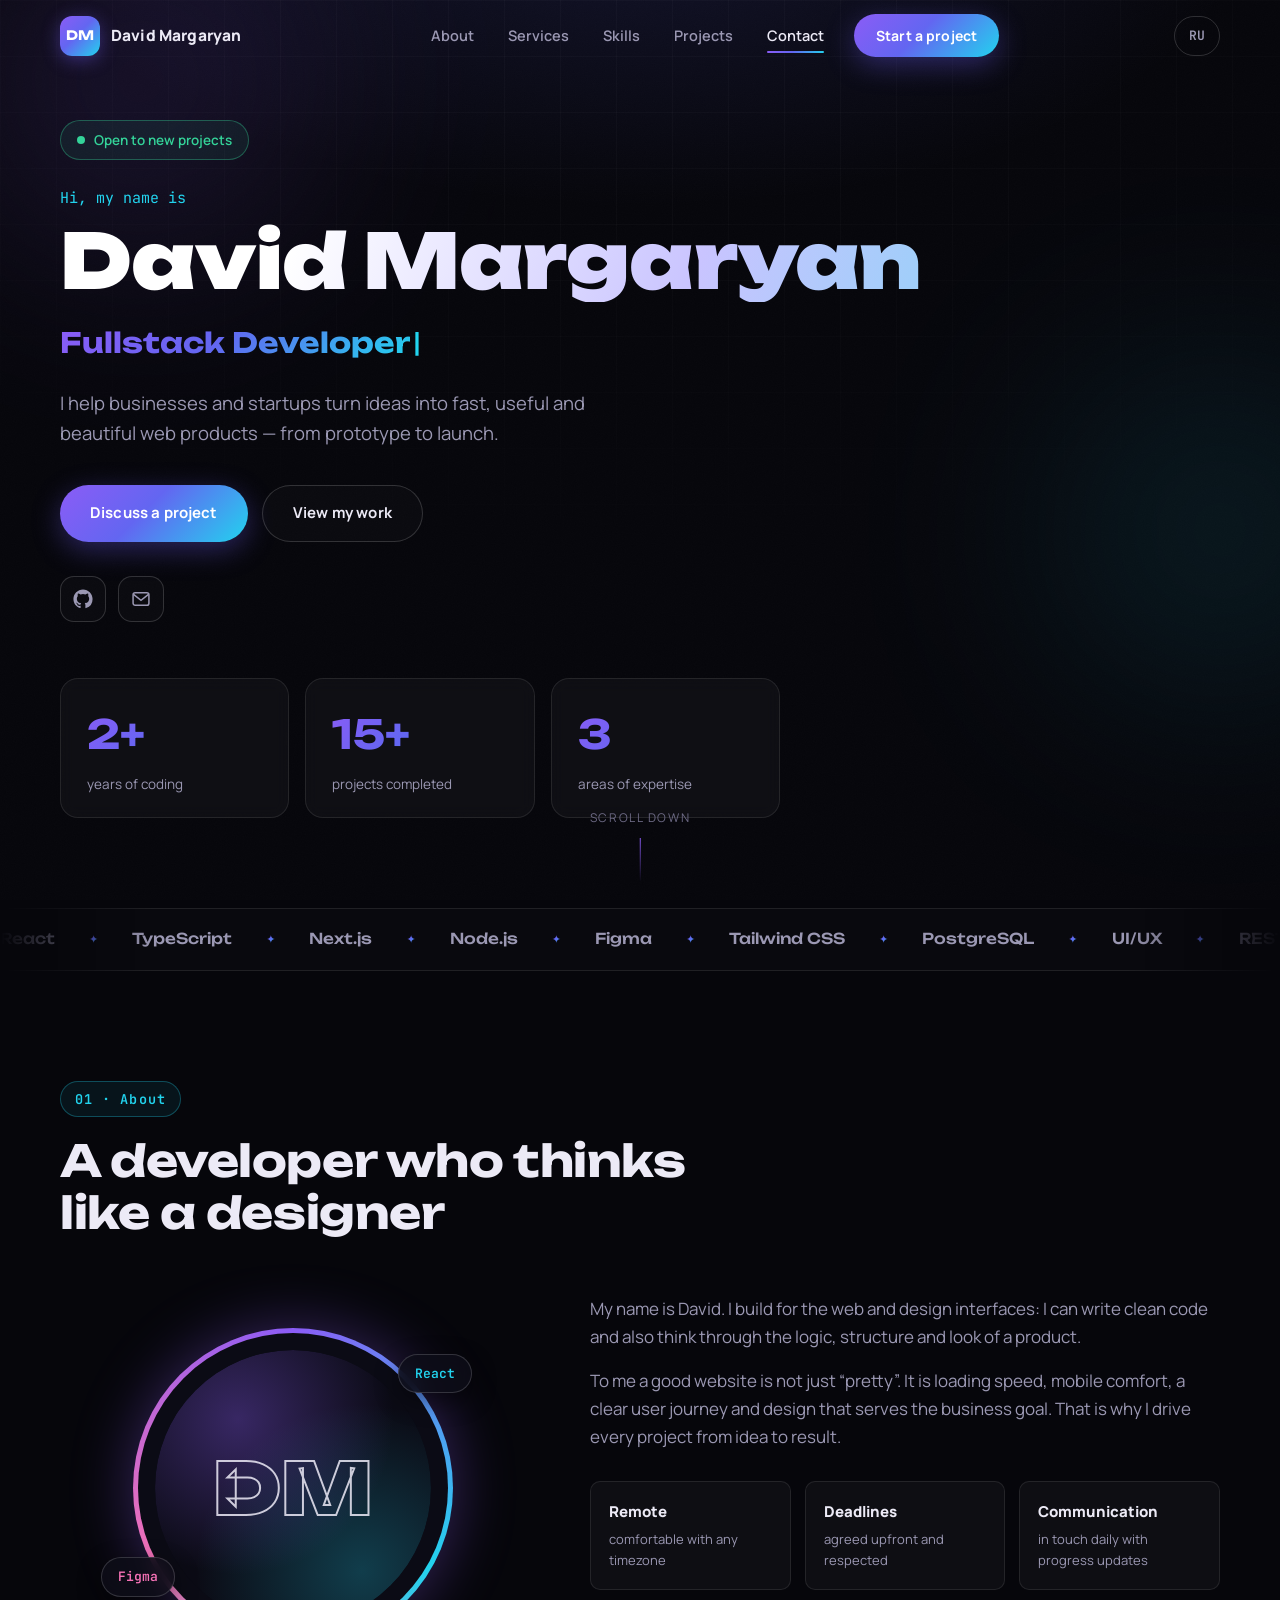
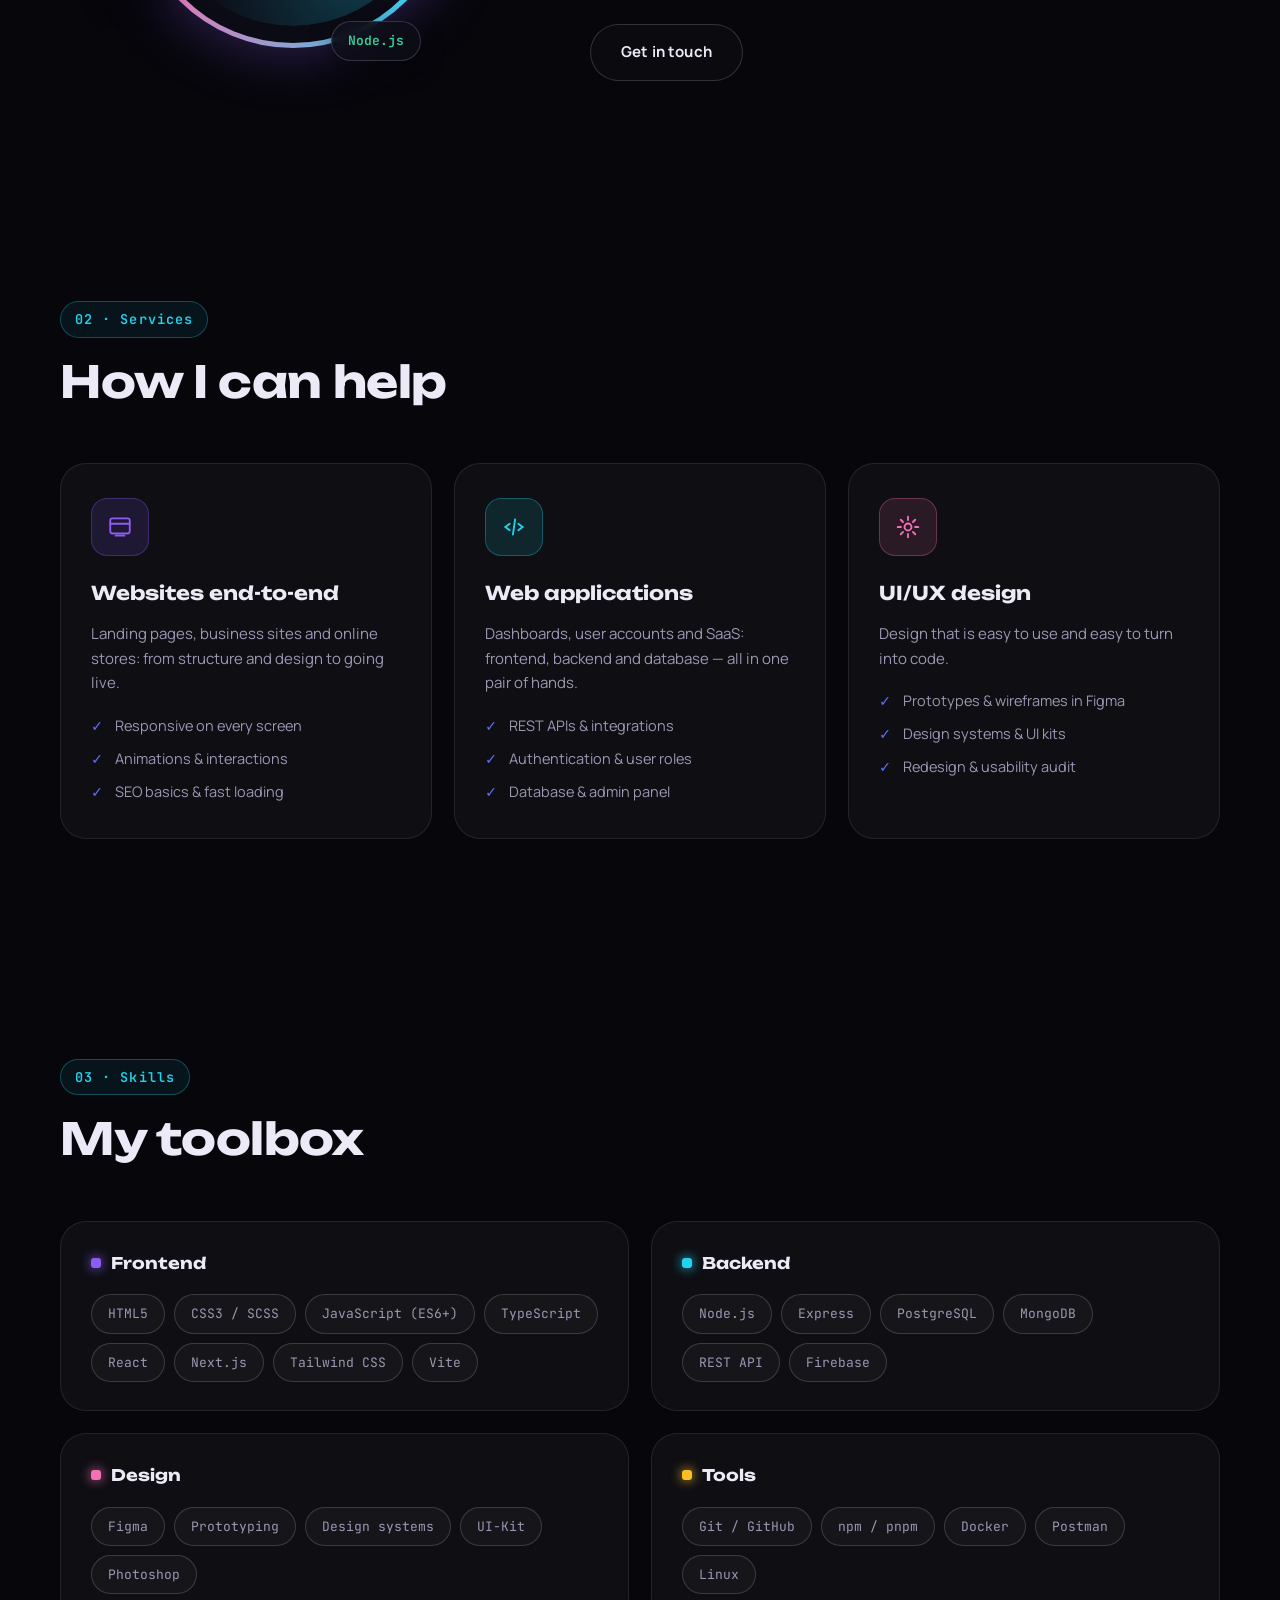
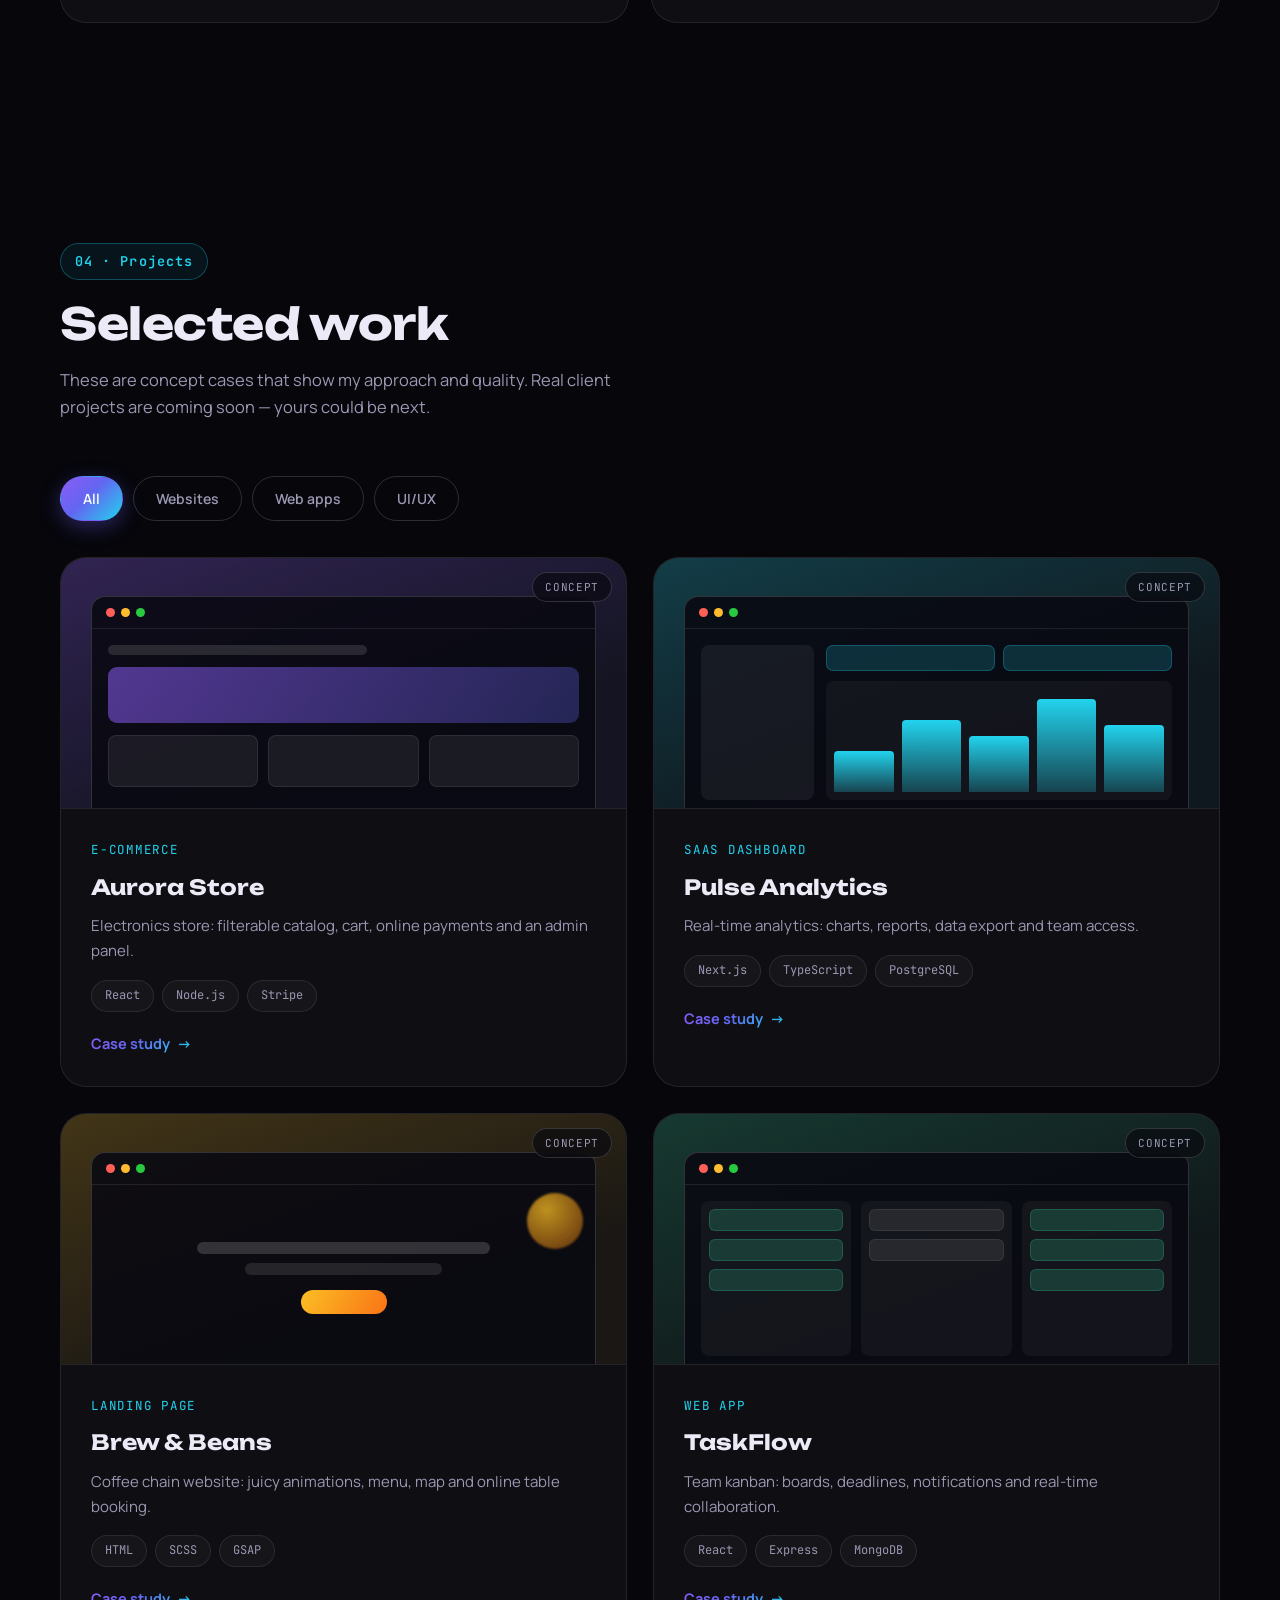
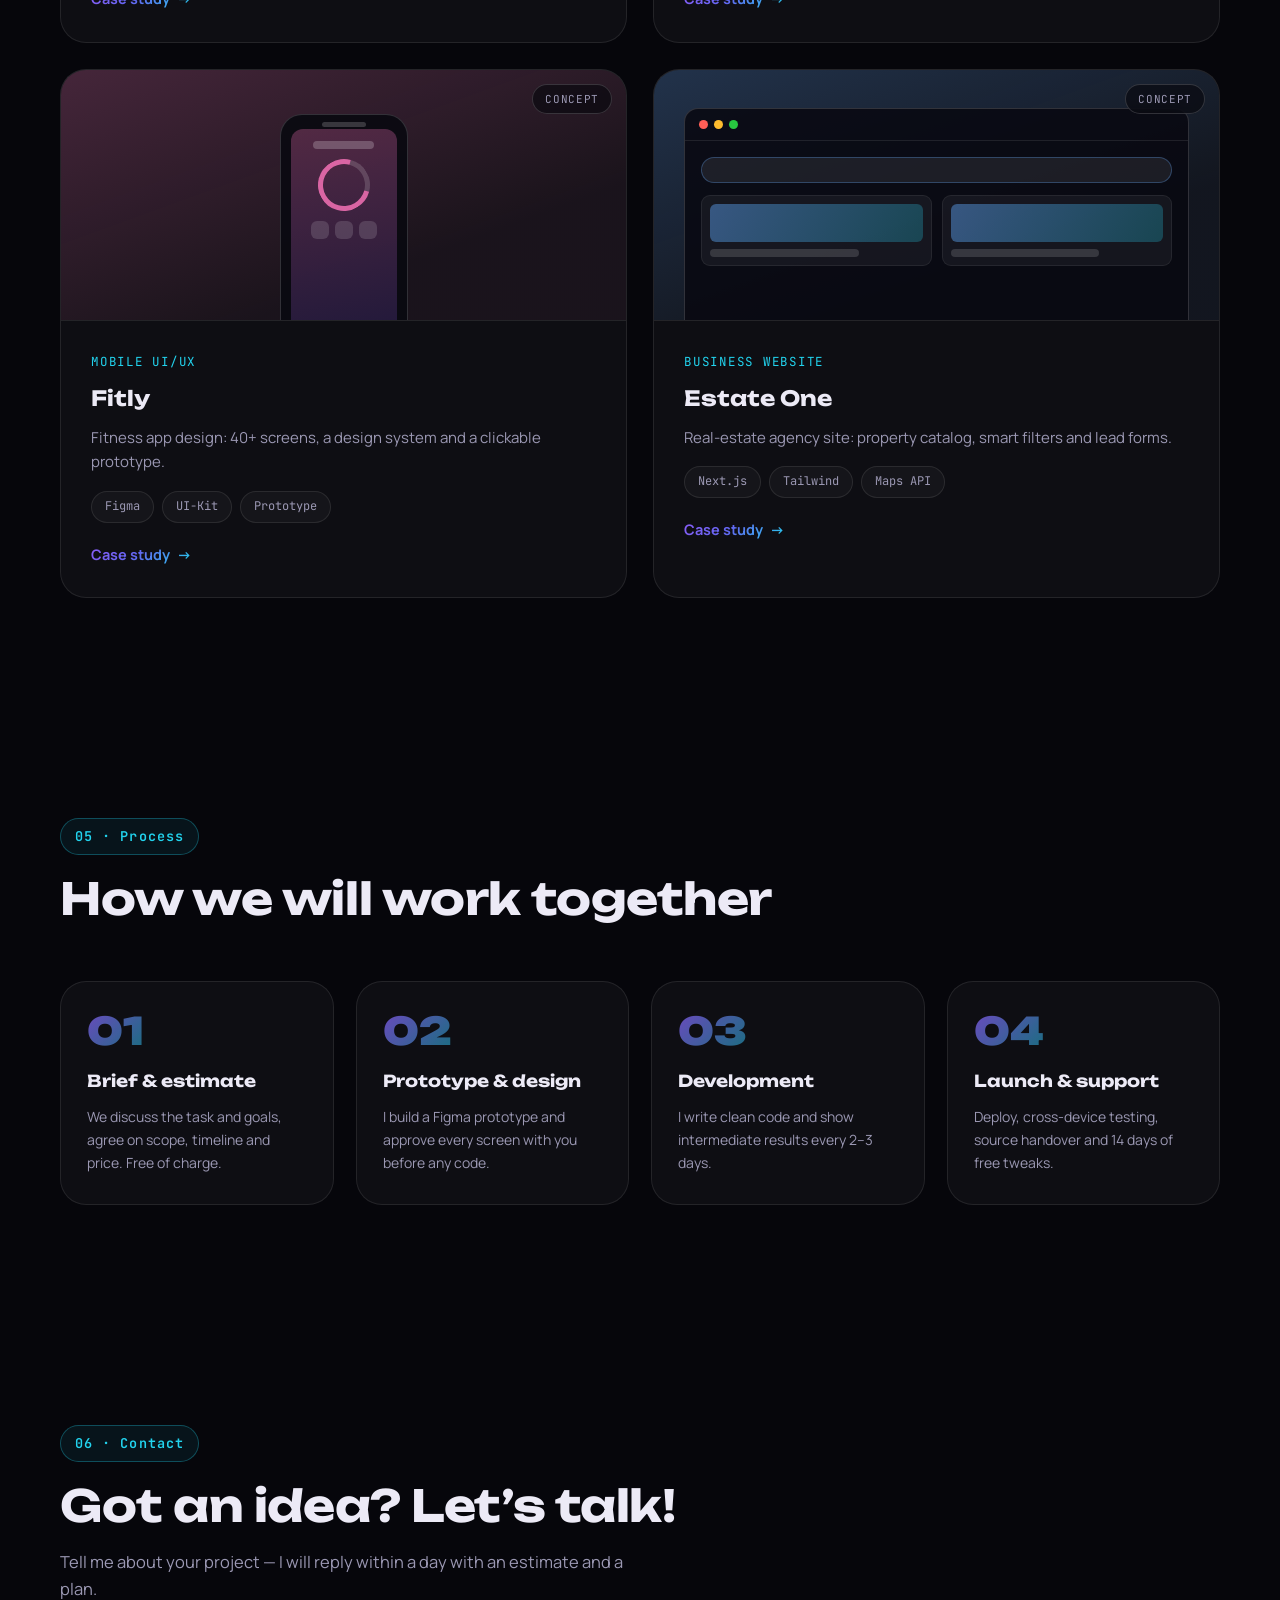
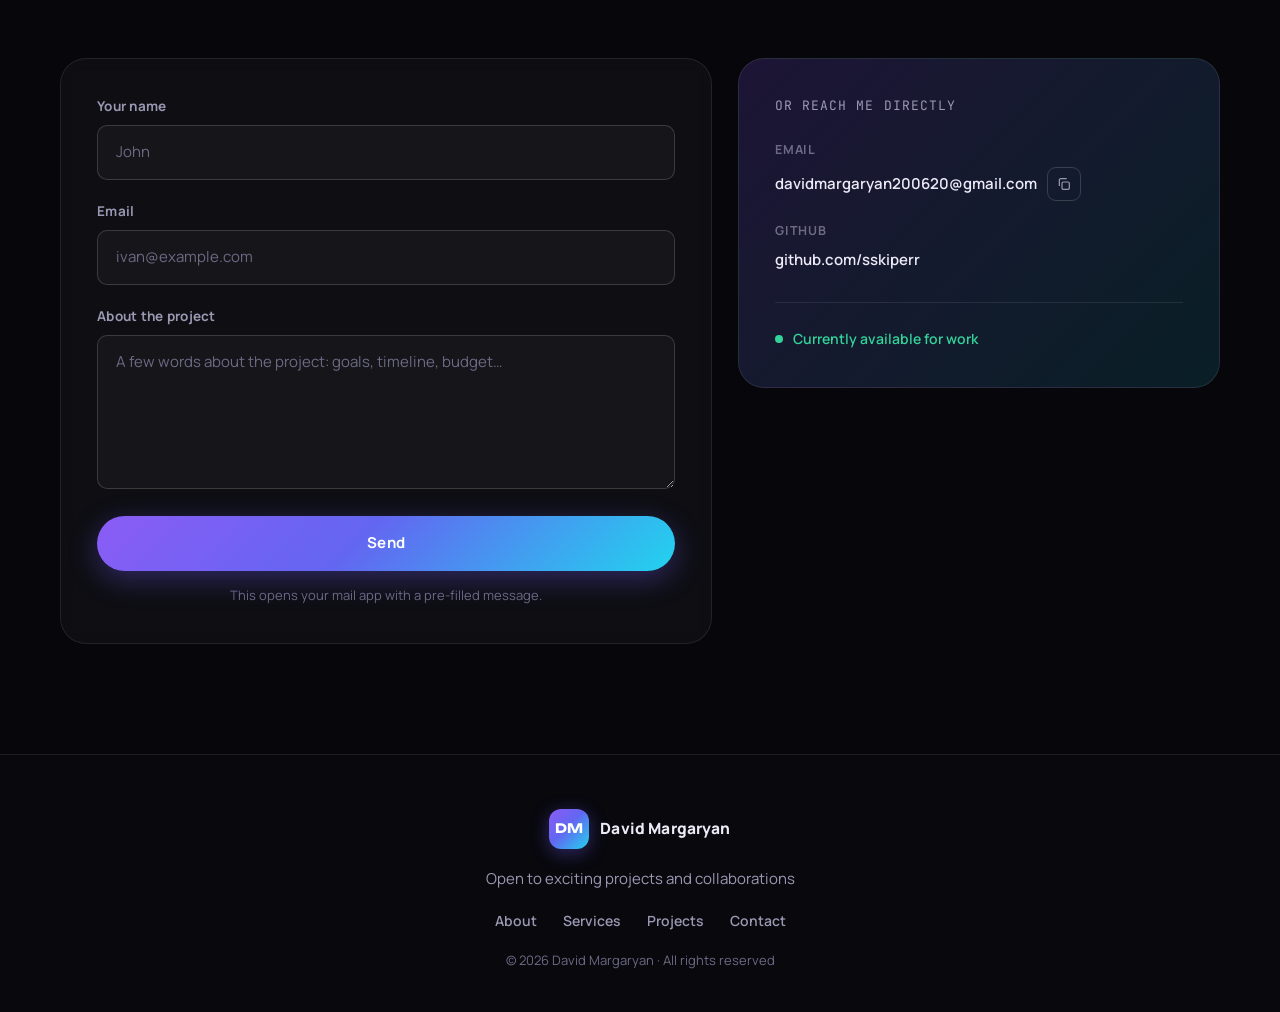
==== index.html @ bda31140 "first version of the portfolio" ====
<!DOCTYPE html>
<html lang="ru" class="no-js">
<head>
  <meta charset="UTF-8">
  <meta name="viewport" content="width=device-width, initial-scale=1.0">
  <title>Давид Маргарян — Frontend & Fullstack разработчик</title>
  <meta name="description" content="Портфолио Давида Маргаряна: разработка сайтов и веб-приложений под ключ, UI/UX-дизайн. Быстро, аккуратно, в срок.">
  <meta name="theme-color" content="#06060b">

  <!-- Open Graph -->
  <meta property="og:type" content="website">
  <meta property="og:title" content="Давид Маргарян — Frontend & Fullstack разработчик">
  <meta property="og:description" content="Сайты, веб-приложения и UI/UX-дизайн под ключ — от идеи до запуска.">

  <link rel="icon" type="image/svg+xml" href="favicon.svg">

  <!-- Fonts -->
  <link rel="preconnect" href="https://fonts.googleapis.com">
  <link rel="preconnect" href="https://fonts.gstatic.com" crossorigin>
  <link href="https://fonts.googleapis.com/css2?family=Unbounded:wght@500;700;900&family=Manrope:wght@400;500;600;700;800&family=JetBrains+Mono:wght@400;600&display=swap" rel="stylesheet">

  <link rel="stylesheet" href="css/style.css">
  <script>document.documentElement.classList.replace('no-js','js');</script>
</head>
<body id="top">

  <!-- Scroll progress -->
  <div class="progress" aria-hidden="true"><span id="progressBar"></span></div>

  <!-- Decorative background -->
  <div class="bg" aria-hidden="true">
    <div class="bg__grid"></div>
    <div class="bg__blob bg__blob--1"></div>
    <div class="bg__blob bg__blob--2"></div>
    <div class="bg__noise"></div>
  </div>

  <!-- ===================== NAV ===================== -->
  <header class="nav" id="navbar">
    <div class="container nav__inner">
      <a href="#top" class="logo" aria-label="David Margaryan — home">
        <span class="logo__mark">DM</span>
        <span class="logo__text">David&nbsp;Margaryan</span>
      </a>

      <nav class="nav__links" id="navLinks" aria-label="Основная навигация">
        <a href="#about" class="nav__link" data-i18n="nav.about">Обо мне</a>
        <a href="#services" class="nav__link" data-i18n="nav.services">Услуги</a>
        <a href="#skills" class="nav__link" data-i18n="nav.skills">Навыки</a>
        <a href="#projects" class="nav__link" data-i18n="nav.projects">Проекты</a>
        <a href="#contact" class="nav__link" data-i18n="nav.contact">Контакты</a>
        <a href="#contact" class="btn btn--primary btn--sm nav__cta" data-i18n="nav.cta">Обсудить проект</a>
      </nav>

      <div class="nav__actions">
        <button class="lang-btn" id="langBtn" type="button" aria-label="Switch language">EN</button>
        <button class="burger" id="burger" type="button" aria-label="Меню" aria-expanded="false" aria-controls="navLinks">
          <span></span><span></span><span></span>
        </button>
      </div>
    </div>
  </header>

  <main>
    <!-- ===================== HERO ===================== -->
    <section class="hero">
      <div class="container hero__inner">
        <div class="hero__content">
          <span class="hero__badge"><i class="dot"></i><span data-i18n="hero.badge">Открыт для новых проектов</span></span>
          <p class="hero__eyebrow" data-i18n="hero.eyebrow">Привет, меня зовут</p>
          <h1 class="hero__name" data-i18n="hero.name">Давид Маргарян</h1>
          <div class="hero__role" aria-live="polite">
            <span class="hero__role-typed" id="typed">Frontend-разработчик</span><span class="hero__cursor" aria-hidden="true">|</span>
          </div>
          <p class="hero__sub" data-i18n="hero.sub">Помогаю бизнесу и стартапам превращать идеи в быстрые, удобные и красивые веб-продукты — от прототипа до запуска.</p>

          <div class="hero__cta">
            <a href="#contact" class="btn btn--primary" data-i18n="hero.cta1">Обсудить проект</a>
            <a href="#projects" class="btn btn--ghost" data-i18n="hero.cta2">Смотреть работы</a>
          </div>

          <div class="hero__socials">
            <a href="https://github.com/sskiperr" target="_blank" rel="noopener" class="social" aria-label="GitHub">
              <svg viewBox="0 0 24 24" width="20" height="20" fill="currentColor"><path d="M12 .5C5.65.5.5 5.65.5 12c0 5.08 3.29 9.39 7.86 10.91.58.11.79-.25.79-.55 0-.27-.01-1.17-.02-2.12-3.2.7-3.88-1.36-3.88-1.36-.52-1.33-1.28-1.68-1.28-1.68-1.04-.71.08-.7.08-.7 1.15.08 1.76 1.19 1.76 1.19 1.03 1.75 2.69 1.25 3.34.95.1-.74.4-1.25.72-1.54-2.55-.29-5.24-1.28-5.24-5.68 0-1.26.45-2.28 1.19-3.09-.12-.29-.52-1.46.11-3.05 0 0 .97-.31 3.18 1.18a11 11 0 0 1 5.78 0c2.21-1.49 3.18-1.18 3.18-1.18.63 1.59.23 2.76.11 3.05.74.81 1.19 1.83 1.19 3.09 0 4.41-2.69 5.38-5.26 5.66.41.36.78 1.06.78 2.14 0 1.54-.01 2.78-.01 3.16 0 .31.21.67.8.55A11.51 11.51 0 0 0 23.5 12C23.5 5.65 18.35.5 12 .5z"/></svg>
            </a>
            <a href="mailto:davidmargaryan200620@gmail.com" class="social" aria-label="Email">
              <svg viewBox="0 0 24 24" width="20" height="20" fill="none" stroke="currentColor" stroke-width="1.8"><rect x="2.5" y="4.5" width="19" height="15" rx="2.5"/><path d="m3 6.5 9 7 9-7"/></svg>
            </a>
            <!-- Telegram: раскомментируй и впиши свой ник
            <a href="https://t.me/your_username" target="_blank" rel="noopener" class="social" aria-label="Telegram">
              <svg viewBox="0 0 24 24" width="20" height="20" fill="currentColor"><path d="M21.9 4.1c.3-1.2-.6-1.9-1.7-1.5L2.7 9.3c-1.2.5-1.2 1.6-.2 1.9l4.5 1.4 10.4-6.6c.5-.3 1-.1.6.2l-8.4 7.6-.3 4.6c.5 0 .7-.2 1-.5l2.3-2.2 4.7 3.5c.9.5 1.5.2 1.7-.8l3-14.3z"/></svg>
            </a>
            -->
          </div>
        </div>

        <div class="hero__stats" data-stagger>
          <div class="stat reveal">
            <span class="stat__num" data-count="2" data-suffix="+">0+</span>
            <span class="stat__label" data-i18n="hero.stat1">года в разработке</span>
          </div>
          <div class="stat reveal">
            <span class="stat__num" data-count="15" data-suffix="+">0+</span>
            <span class="stat__label" data-i18n="hero.stat2">реализованных проектов</span>
          </div>
          <div class="stat reveal">
            <span class="stat__num" data-count="3" data-suffix="">0</span>
            <span class="stat__label" data-i18n="hero.stat3">направления работы</span>
          </div>
        </div>
      </div>

      <a href="#about" class="hero__scroll" aria-label="Scroll down">
        <span class="hero__scroll-text" data-i18n="hero.scroll">Листай вниз</span>
        <span class="hero__scroll-line"></span>
      </a>
    </section>

    <!-- ===================== MARQUEE ===================== -->
    <div class="marquee" aria-hidden="true">
      <div class="marquee__track">
        <span>React</span><i>✦</i><span>TypeScript</span><i>✦</i><span>Next.js</span><i>✦</i><span>Node.js</span><i>✦</i><span>Figma</span><i>✦</i><span>Tailwind CSS</span><i>✦</i><span>PostgreSQL</span><i>✦</i><span>UI/UX</span><i>✦</i><span>REST API</span><i>✦</i><span>Git</span><i>✦</i>
        <span>React</span><i>✦</i><span>TypeScript</span><i>✦</i><span>Next.js</span><i>✦</i><span>Node.js</span><i>✦</i><span>Figma</span><i>✦</i><span>Tailwind CSS</span><i>✦</i><span>PostgreSQL</span><i>✦</i><span>UI/UX</span><i>✦</i><span>REST API</span><i>✦</i><span>Git</span><i>✦</i>
      </div>
    </div>

    <!-- ===================== ABOUT ===================== -->
    <section class="section" id="about">
      <div class="container">
        <div class="sec-head reveal">
          <span class="sec-label" data-i18n="about.label">01 · Обо мне</span>
          <h2 class="sec-title" data-i18n="about.title">Разработчик, который думает как дизайнер</h2>
        </div>

        <div class="about">
          <div class="about__visual reveal">
            <div class="avatar">
              <div class="avatar__ring"></div>
              <div class="avatar__core">DM</div>
              <span class="avatar__chip avatar__chip--1">React</span>
              <span class="avatar__chip avatar__chip--2">Figma</span>
              <span class="avatar__chip avatar__chip--3">Node.js</span>
            </div>
          </div>

          <div class="about__text">
            <p class="reveal" data-i18n="about.p1">Меня зовут Давид. Я занимаюсь веб-разработкой и дизайном интерфейсов: умею не только написать чистый код, но и продумать логику, структуру и внешний вид продукта.</p>
            <p class="reveal" data-i18n="about.p2">Для меня хороший сайт — это не просто «красиво». Это скорость загрузки, удобство на телефоне, понятный путь пользователя и дизайн, который работает на цель бизнеса. Поэтому каждый проект я веду от идеи до результата.</p>

            <div class="about__facts" data-stagger>
              <div class="fact reveal">
                <span class="fact__title" data-i18n="about.f1t">Удалённо</span>
                <span class="fact__desc" data-i18n="about.f1d">работаю с любым часовым поясом</span>
              </div>
              <div class="fact reveal">
                <span class="fact__title" data-i18n="about.f2t">Сроки</span>
                <span class="fact__desc" data-i18n="about.f2d">фиксирую заранее и соблюдаю</span>
              </div>
              <div class="fact reveal">
                <span class="fact__title" data-i18n="about.f3t">Связь</span>
                <span class="fact__desc" data-i18n="about.f3d">на связи каждый день, отчёты о прогрессе</span>
              </div>
            </div>

            <a href="#contact" class="btn btn--ghost reveal" data-i18n="about.cta">Написать мне</a>
          </div>
        </div>
      </div>
    </section>

    <!-- ===================== SERVICES ===================== -->
    <section class="section" id="services">
      <div class="container">
        <div class="sec-head reveal">
          <span class="sec-label" data-i18n="services.label">02 · Услуги</span>
          <h2 class="sec-title" data-i18n="services.title">Чем я могу быть полезен</h2>
        </div>

        <div class="services" data-stagger>
          <article class="service reveal">
            <div class="service__icon service__icon--vio">
              <svg viewBox="0 0 24 24" width="26" height="26" fill="none" stroke="currentColor" stroke-width="1.7" stroke-linecap="round"><rect x="3" y="4" width="18" height="14" rx="2"/><path d="M3 9h18M8 20h8"/></svg>
            </div>
            <h3 class="service__title" data-i18n="svc1.title">Сайты под ключ</h3>
            <p class="service__desc" data-i18n="svc1.desc">Лендинги, корпоративные сайты и магазины: от структуры и дизайна до публикации в интернете.</p>
            <ul class="service__list">
              <li data-i18n="svc1.li1">Адаптивная вёрстка под все экраны</li>
              <li data-i18n="svc1.li2">Анимации и интерактив</li>
              <li data-i18n="svc1.li3">SEO-база и быстрая загрузка</li>
            </ul>
          </article>

          <article class="service reveal">
            <div class="service__icon service__icon--cyan">
              <svg viewBox="0 0 24 24" width="26" height="26" fill="none" stroke="currentColor" stroke-width="1.7" stroke-linecap="round"><path d="m8 9-4 3 4 3M16 9l4 3-4 3M13 5l-2 14"/></svg>
            </div>
            <h3 class="service__title" data-i18n="svc2.title">Веб-приложения</h3>
            <p class="service__desc" data-i18n="svc2.desc">Личные кабинеты, дашборды и SaaS-сервисы: фронтенд, бэкенд и база данных в одних руках.</p>
            <ul class="service__list">
              <li data-i18n="svc2.li1">REST API и интеграции</li>
              <li data-i18n="svc2.li2">Авторизация и роли пользователей</li>
              <li data-i18n="svc2.li3">База данных и админ-панель</li>
            </ul>
          </article>

          <article class="service reveal">
            <div class="service__icon service__icon--pink">
              <svg viewBox="0 0 24 24" width="26" height="26" fill="none" stroke="currentColor" stroke-width="1.7" stroke-linecap="round"><circle cx="12" cy="12" r="3.2"/><path d="M12 2.5v3M12 18.5v3M2.5 12h3M18.5 12h3M5.3 5.3l2.1 2.1M16.6 16.6l2.1 2.1M18.7 5.3l-2.1 2.1M7.4 16.6l-2.1 2.1"/></svg>
            </div>
            <h3 class="service__title" data-i18n="svc3.title">UI/UX-дизайн</h3>
            <p class="service__desc" data-i18n="svc3.desc">Дизайн, которым удобно пользоваться и который легко превратить в код.</p>
            <ul class="service__list">
              <li data-i18n="svc3.li1">Прототипы и вайрфреймы в Figma</li>
              <li data-i18n="svc3.li2">Дизайн-системы и UI-киты</li>
              <li data-i18n="svc3.li3">Редизайн и аудит юзабилити</li>
            </ul>
          </article>
        </div>
      </div>
    </section>

    <!-- ===================== SKILLS ===================== -->
    <section class="section" id="skills">
      <div class="container">
        <div class="sec-head reveal">
          <span class="sec-label" data-i18n="skills.label">03 · Навыки</span>
          <h2 class="sec-title" data-i18n="skills.title">Мой стек</h2>
        </div>

        <div class="skills" data-stagger>
          <div class="skill-group reveal">
            <h3 class="skill-group__title"><span class="skill-group__dot skill-group__dot--vio"></span>Frontend</h3>
            <ul class="chips">
              <li>HTML5</li><li>CSS3 / SCSS</li><li>JavaScript (ES6+)</li><li>TypeScript</li><li>React</li><li>Next.js</li><li>Tailwind CSS</li><li>Vite</li>
            </ul>
          </div>
          <div class="skill-group reveal">
            <h3 class="skill-group__title"><span class="skill-group__dot skill-group__dot--cyan"></span>Backend</h3>
            <ul class="chips">
              <li>Node.js</li><li>Express</li><li>PostgreSQL</li><li>MongoDB</li><li>REST API</li><li>Firebase</li>
            </ul>
          </div>
          <div class="skill-group reveal">
            <h3 class="skill-group__title"><span class="skill-group__dot skill-group__dot--pink"></span><span data-i18n="skills.design">Дизайн</span></h3>
            <ul class="chips">
              <li>Figma</li><li data-i18n="skills.proto">Прототипирование</li><li data-i18n="skills.ds">Дизайн-системы</li><li>UI-Kit</li><li>Photoshop</li>
            </ul>
          </div>
          <div class="skill-group reveal">
            <h3 class="skill-group__title"><span class="skill-group__dot skill-group__dot--amber"></span><span data-i18n="skills.tools">Инструменты</span></h3>
            <ul class="chips">
              <li>Git / GitHub</li><li>npm / pnpm</li><li>Docker</li><li>Postman</li><li>Linux</li>
            </ul>
          </div>
        </div>
      </div>
    </section>

    <!-- ===================== PROJECTS ===================== -->
    <section class="section" id="projects">
      <div class="container">
        <div class="sec-head reveal">
          <span class="sec-label" data-i18n="projects.label">04 · Проекты</span>
          <h2 class="sec-title" data-i18n="projects.title">Избранные работы</h2>
          <p class="sec-note" data-i18n="projects.note">Это демо-кейсы: концепты, которые показывают мой подход и качество. Скоро здесь появятся боевые проекты — возможно, ваш.</p>
        </div>

        <div class="filters reveal" role="group" aria-label="Фильтр проектов">
          <button class="filter-btn is-active" type="button" data-filter="all" data-i18n="filters.all">Все</button>
          <button class="filter-btn" type="button" data-filter="site" data-i18n="filters.site">Сайты</button>
          <button class="filter-btn" type="button" data-filter="app" data-i18n="filters.app">Приложения</button>
          <button class="filter-btn" type="button" data-filter="design" data-i18n="filters.design">UI/UX</button>
        </div>

        <div class="projects" id="projectsGrid" data-stagger>

          <!-- 1. Aurora Store -->
          <article class="project reveal" data-cat="app">
            <div class="project__preview project__preview--vio">
              <span class="project__concept" data-i18n="projects.concept">Концепт</span>
              <div class="mock">
                <div class="mock__bar"><i></i><i></i><i></i></div>
                <div class="mock__body mock__body--store">
                  <div class="ms-nav"></div>
                  <div class="ms-hero"></div>
                  <div class="ms-row"><div class="ms-card"></div><div class="ms-card"></div><div class="ms-card"></div></div>
                </div>
              </div>
            </div>
            <div class="project__info">
              <span class="project__kind" data-i18n="p1.kind">Интернет-магазин</span>
              <h3 class="project__title">Aurora Store</h3>
              <p class="project__desc" data-i18n="p1.desc">Магазин электроники: каталог с фильтрами, корзина, онлайн-оплата и админ-панель.</p>
              <div class="project__tags"><span>React</span><span>Node.js</span><span>Stripe</span></div>
              <a class="project__link" href="https://github.com/sskiperr" target="_blank" rel="noopener"><span data-i18n="projects.more">Подробнее</span> <span aria-hidden="true">→</span></a>
            </div>
          </article>

          <!-- 2. Pulse -->
          <article class="project reveal" data-cat="app">
            <div class="project__preview project__preview--cyan">
              <span class="project__concept" data-i18n="projects.concept">Концепт</span>
              <div class="mock">
                <div class="mock__bar"><i></i><i></i><i></i></div>
                <div class="mock__body mock__body--dash">
                  <div class="md-side"></div>
                  <div class="md-main">
                    <div class="md-chips"><i></i><i></i></div>
                    <div class="md-chart"><b style="--h:40%"></b><b style="--h:70%"></b><b style="--h:55%"></b><b style="--h:90%"></b><b style="--h:65%"></b></div>
                  </div>
                </div>
              </div>
            </div>
            <div class="project__info">
              <span class="project__kind" data-i18n="p2.kind">SaaS-дашборд</span>
              <h3 class="project__title">Pulse Analytics</h3>
              <p class="project__desc" data-i18n="p2.desc">Аналитика в реальном времени: графики, отчёты, экспорт данных и командный доступ.</p>
              <div class="project__tags"><span>Next.js</span><span>TypeScript</span><span>PostgreSQL</span></div>
              <a class="project__link" href="https://github.com/sskiperr" target="_blank" rel="noopener"><span data-i18n="projects.more">Подробнее</span> <span aria-hidden="true">→</span></a>
            </div>
          </article>

          <!-- 3. Brew & Beans -->
          <article class="project reveal" data-cat="site">
            <div class="project__preview project__preview--amber">
              <span class="project__concept" data-i18n="projects.concept">Концепт</span>
              <div class="mock">
                <div class="mock__bar"><i></i><i></i><i></i></div>
                <div class="mock__body mock__body--landing">
                  <div class="ml-circle"></div>
                  <div class="ml-line ml-line--1"></div>
                  <div class="ml-line ml-line--2"></div>
                  <div class="ml-btn"></div>
                </div>
              </div>
            </div>
            <div class="project__info">
              <span class="project__kind" data-i18n="p3.kind">Лендинг</span>
              <h3 class="project__title">Brew &amp; Beans</h3>
              <p class="project__desc" data-i18n="p3.desc">Сайт сети кофеен: сочные анимации, меню, карта и онлайн-бронирование столиков.</p>
              <div class="project__tags"><span>HTML</span><span>SCSS</span><span>GSAP</span></div>
              <a class="project__link" href="https://github.com/sskiperr" target="_blank" rel="noopener"><span data-i18n="projects.more">Подробнее</span> <span aria-hidden="true">→</span></a>
            </div>
          </article>

          <!-- 4. TaskFlow -->
          <article class="project reveal" data-cat="app">
            <div class="project__preview project__preview--green">
              <span class="project__concept" data-i18n="projects.concept">Концепт</span>
              <div class="mock">
                <div class="mock__bar"><i></i><i></i><i></i></div>
                <div class="mock__body mock__body--kanban">
                  <div class="mk-col"><i></i><i></i><i></i></div>
                  <div class="mk-col"><i></i><i></i></div>
                  <div class="mk-col"><i></i><i></i><i></i></div>
                </div>
              </div>
            </div>
            <div class="project__info">
              <span class="project__kind" data-i18n="p4.kind">Веб-приложение</span>
              <h3 class="project__title">TaskFlow</h3>
              <p class="project__desc" data-i18n="p4.desc">Канбан для команд: доски, дедлайны, уведомления и совместная работа в реальном времени.</p>
              <div class="project__tags"><span>React</span><span>Express</span><span>MongoDB</span></div>
              <a class="project__link" href="https://github.com/sskiperr" target="_blank" rel="noopener"><span data-i18n="projects.more">Подробнее</span> <span aria-hidden="true">→</span></a>
            </div>
          </article>

          <!-- 5. Fitly -->
          <article class="project reveal" data-cat="design">
            <div class="project__preview project__preview--pink">
              <span class="project__concept" data-i18n="projects.concept">Концепт</span>
              <div class="mock mock--phone">
                <div class="mp-phone">
                  <div class="mp-notch"></div>
                  <div class="mp-screen">
                    <div class="mp-line"></div>
                    <div class="mp-ring"></div>
                    <div class="mp-dots"><i></i><i></i><i></i></div>
                  </div>
                </div>
              </div>
            </div>
            <div class="project__info">
              <span class="project__kind" data-i18n="p5.kind">Мобильный UI/UX</span>
              <h3 class="project__title">Fitly</h3>
              <p class="project__desc" data-i18n="p5.desc">Дизайн фитнес-приложения: 40+ экранов, дизайн-система и кликабельный прототип.</p>
              <div class="project__tags"><span>Figma</span><span>UI-Kit</span><span>Prototype</span></div>
              <a class="project__link" href="https://github.com/sskiperr" target="_blank" rel="noopener"><span data-i18n="projects.more">Подробнее</span> <span aria-hidden="true">→</span></a>
            </div>
          </article>

          <!-- 6. Estate One -->
          <article class="project reveal" data-cat="site">
            <div class="project__preview project__preview--blue">
              <span class="project__concept" data-i18n="projects.concept">Концепт</span>
              <div class="mock">
                <div class="mock__bar"><i></i><i></i><i></i></div>
                <div class="mock__body mock__body--estate">
                  <div class="me-search"></div>
                  <div class="me-row"><div class="me-card"><i></i><b></b></div><div class="me-card"><i></i><b></b></div></div>
                </div>
              </div>
            </div>
            <div class="project__info">
              <span class="project__kind" data-i18n="p6.kind">Корпоративный сайт</span>
              <h3 class="project__title">Estate One</h3>
              <p class="project__desc" data-i18n="p6.desc">Сайт агентства недвижимости: каталог объектов, умные фильтры и формы заявок.</p>
              <div class="project__tags"><span>Next.js</span><span>Tailwind</span><span>Maps API</span></div>
              <a class="project__link" href="https://github.com/sskiperr" target="_blank" rel="noopener"><span data-i18n="projects.more">Подробнее</span> <span aria-hidden="true">→</span></a>
            </div>
          </article>

        </div>
      </div>
    </section>

    <!-- ===================== PROCESS ===================== -->
    <section class="section" id="process">
      <div class="container">
        <div class="sec-head reveal">
          <span class="sec-label" data-i18n="process.label">05 · Процесс</span>
          <h2 class="sec-title" data-i18n="process.title">Как мы будем работать</h2>
        </div>

        <ol class="steps" data-stagger>
          <li class="step reveal">
            <span class="step__num">01</span>
            <h3 class="step__title" data-i18n="st1.t">Бриф и оценка</h3>
            <p class="step__desc" data-i18n="st1.d">Обсуждаем задачу и цели, фиксируем объём, сроки и стоимость. Бесплатно.</p>
          </li>
          <li class="step reveal">
            <span class="step__num">02</span>
            <h3 class="step__title" data-i18n="st2.t">Прототип и дизайн</h3>
            <p class="step__desc" data-i18n="st2.d">Собираю прототип в Figma и согласовываю с вами каждый экран до старта кода.</p>
          </li>
          <li class="step reveal">
            <span class="step__num">03</span>
            <h3 class="step__title" data-i18n="st3.t">Разработка</h3>
            <p class="step__desc" data-i18n="st3.d">Пишу чистый код и показываю промежуточный результат каждые 2–3 дня.</p>
          </li>
          <li class="step reveal">
            <span class="step__num">04</span>
            <h3 class="step__title" data-i18n="st4.t">Запуск и поддержка</h3>
            <p class="step__desc" data-i18n="st4.d">Деплой, тесты на всех устройствах, передача исходников и 14 дней правок бесплатно.</p>
          </li>
        </ol>
      </div>
    </section>

    <!-- ===================== CONTACT ===================== -->
    <section class="section" id="contact">
      <div class="container">
        <div class="sec-head reveal">
          <span class="sec-label" data-i18n="contact.label">06 · Контакты</span>
          <h2 class="sec-title" data-i18n="contact.title">Есть идея? Обсудим!</h2>
          <p class="sec-note" data-i18n="contact.sub">Расскажите о проекте — отвечу в течение дня, помогу с оценкой и предложу решение.</p>
        </div>

        <div class="contact">
          <form class="contact__form reveal" id="contactForm" novalidate>
            <div class="field">
              <label for="cName" data-i18n="form.name">Ваше имя</label>
              <input type="text" id="cName" name="name" autocomplete="name" data-i18n-ph="form.namePh" placeholder="Иван">
            </div>
            <div class="field">
              <label for="cEmail">Email</label>
              <input type="email" id="cEmail" name="email" autocomplete="email" placeholder="ivan@example.com">
            </div>
            <div class="field">
              <label for="cMsg" data-i18n="form.msg">О проекте</label>
              <textarea id="cMsg" name="message" rows="5" data-i18n-ph="form.msgPh" placeholder="Коротко о проекте: что нужно, сроки, бюджет…"></textarea>
            </div>
            <button type="submit" class="btn btn--primary btn--full" data-i18n="form.send">Отправить</button>
            <p class="contact__hint" data-i18n="form.hint">Кнопка откроет ваш почтовый клиент с готовым письмом.</p>
          </form>

          <aside class="contact__direct reveal">
            <p class="contact__or" data-i18n="contact.or">или напишите напрямую</p>

            <div class="contact__item">
              <span class="contact__item-label">Email</span>
              <div class="contact__item-row">
                <a href="mailto:davidmargaryan200620@gmail.com" class="contact__item-value">davidmargaryan200620@gmail.com</a>
                <button class="copy-btn" id="copyEmail" type="button" data-i18n-aria="contact.copy" aria-label="Скопировать email">
                  <svg viewBox="0 0 24 24" width="16" height="16" fill="none" stroke="currentColor" stroke-width="1.8"><rect x="9" y="9" width="11" height="11" rx="2"/><path d="M5 15V6a2 2 0 0 1 2-2h9"/></svg>
                </button>
              </div>
            </div>

            <div class="contact__item">
              <span class="contact__item-label">GitHub</span>
              <div class="contact__item-row">
                <a href="https://github.com/sskiperr" target="_blank" rel="noopener" class="contact__item-value">github.com/sskiperr</a>
              </div>
            </div>

            <!-- Telegram: раскомментируй и впиши свой ник
            <div class="contact__item">
              <span class="contact__item-label">Telegram</span>
              <div class="contact__item-row">
                <a href="https://t.me/your_username" target="_blank" rel="noopener" class="contact__item-value">@your_username</a>
              </div>
            </div>
            -->

            <div class="contact__avail">
              <i class="dot"></i>
              <span data-i18n="contact.avail">Сейчас открыт для заказов</span>
            </div>
          </aside>
        </div>
      </div>
    </section>
  </main>

  <!-- ===================== FOOTER ===================== -->
  <footer class="footer">
    <div class="container footer__inner">
      <a href="#top" class="logo" aria-label="Наверх">
        <span class="logo__mark">DM</span>
        <span class="logo__text">David&nbsp;Margaryan</span>
      </a>
      <p class="footer__tagline" data-i18n="footer.tagline">Открыт к интересным проектам и сотрудничеству</p>
      <nav class="footer__nav" aria-label="Футер">
        <a href="#about" data-i18n="nav.about">Обо мне</a>
        <a href="#services" data-i18n="nav.services">Услуги</a>
        <a href="#projects" data-i18n="nav.projects">Проекты</a>
        <a href="#contact" data-i18n="nav.contact">Контакты</a>
      </nav>
      <p class="footer__copy">© <span id="year">2026</span> David Margaryan · <span data-i18n="footer.rights">Все права защищены</span></p>
    </div>
  </footer>

  <!-- To top -->
  <button class="to-top" id="toTop" type="button" data-i18n-aria="footer.top" aria-label="Наверх">
    <svg viewBox="0 0 24 24" width="20" height="20" fill="none" stroke="currentColor" stroke-width="2" stroke-linecap="round"><path d="M12 19V5m-6 6 6-6 6 6"/></svg>
  </button>

  <!-- Toast -->
  <div class="toast" id="toast" role="status" aria-live="polite"></div>

  <script src="js/main.js"></script>
</body>
</html>
---- css/style.css ----
/* ============================================================
   David Margaryan — Portfolio
   Dark premium · vanilla CSS
   ============================================================ */

/* ---------- Tokens ---------- */
:root {
  --bg: #06060b;
  --bg-2: #0b0b15;
  --panel: rgba(255, 255, 255, 0.035);
  --panel-2: rgba(255, 255, 255, 0.06);
  --border: rgba(255, 255, 255, 0.09);
  --border-2: rgba(255, 255, 255, 0.16);

  --txt: #eceaf6;
  --muted: #9b98b3;
  --faint: #6d6a85;

  --vio: #8b5cf6;
  --indigo: #6366f1;
  --cyan: #22d3ee;
  --pink: #f471b5;
  --amber: #fbbf24;
  --green: #34d399;
  --blue: #60a5fa;

  --grad: linear-gradient(135deg, #8b5cf6 0%, #6366f1 45%, #22d3ee 100%);
  --grad-soft: linear-gradient(135deg, rgba(139, 92, 246, 0.18), rgba(34, 211, 238, 0.12));

  --font-display: "Unbounded", "Manrope", system-ui, sans-serif;
  --font-body: "Manrope", system-ui, -apple-system, "Segoe UI", sans-serif;
  --font-mono: "JetBrains Mono", "SF Mono", Consolas, monospace;

  --r-sm: 10px;
  --r: 18px;
  --r-lg: 26px;

  --shadow-glow: 0 0 40px rgba(139, 92, 246, 0.25);
  --tr: 0.3s cubic-bezier(0.4, 0, 0.2, 1);

  --nav-h: 72px;
}

/* ---------- Base ---------- */
*,
*::before,
*::after {
  box-sizing: border-box;
  margin: 0;
  padding: 0;
}

html {
  scroll-behavior: smooth;
  scroll-padding-top: calc(var(--nav-h) + 16px);
}

body {
  font-family: var(--font-body);
  font-size: 16px;
  line-height: 1.65;
  color: var(--txt);
  background: var(--bg);
  overflow-x: hidden;
  -webkit-font-smoothing: antialiased;
}

img,
svg {
  display: block;
  max-width: 100%;
}

a {
  color: inherit;
  text-decoration: none;
}

ul,
ol {
  list-style: none;
}

button {
  font: inherit;
  color: inherit;
  background: none;
  border: none;
  cursor: pointer;
}

::selection {
  background: rgba(139, 92, 246, 0.45);
  color: #fff;
}

:focus-visible {
  outline: 2px solid var(--cyan);
  outline-offset: 3px;
  border-radius: 4px;
}

body.lock {
  overflow: hidden;
}

.container {
  width: min(1160px, 100% - 48px);
  margin-inline: auto;
}

/* ---------- Decorative background ---------- */
.bg {
  position: fixed;
  inset: 0;
  z-index: -1;
  overflow: hidden;
  background:
    radial-gradient(ellipse 80% 55% at 50% -10%, rgba(99, 102, 241, 0.14), transparent 60%),
    var(--bg);
}

.bg__grid {
  position: absolute;
  inset: 0;
  background-image:
    linear-gradient(rgba(255, 255, 255, 0.025) 1px, transparent 1px),
    linear-gradient(90deg, rgba(255, 255, 255, 0.025) 1px, transparent 1px);
  background-size: 56px 56px;
  -webkit-mask-image: radial-gradient(ellipse 90% 70% at 50% 0%, #000 30%, transparent 100%);
  mask-image: radial-gradient(ellipse 90% 70% at 50% 0%, #000 30%, transparent 100%);
}

.bg__blob {
  position: absolute;
  width: 520px;
  height: 520px;
  border-radius: 50%;
  filter: blur(110px);
  opacity: 0.5;
}

.bg__blob--1 {
  top: -180px;
  left: -120px;
  background: radial-gradient(circle, rgba(139, 92, 246, 0.5), transparent 65%);
  animation: blobFloat 16s ease-in-out infinite alternate;
}

.bg__blob--2 {
  top: 30%;
  right: -200px;
  background: radial-gradient(circle, rgba(34, 211, 238, 0.32), transparent 65%);
  animation: blobFloat 20s ease-in-out infinite alternate-reverse;
}

@keyframes blobFloat {
  from { transform: translate(0, 0) scale(1); }
  to   { transform: translate(60px, 80px) scale(1.15); }
}

.bg__noise {
  position: absolute;
  inset: 0;
  opacity: 0.5;
  background-image: url("data:image/svg+xml,%3Csvg xmlns='http://www.w3.org/2000/svg' width='160' height='160'%3E%3Cfilter id='n'%3E%3CfeTurbulence type='fractalNoise' baseFrequency='0.9' numOctaves='2'/%3E%3CfeColorMatrix type='saturate' values='0'/%3E%3CfeComponentTransfer%3E%3CfeFuncA type='linear' slope='0.035'/%3E%3C/feComponentTransfer%3E%3C/filter%3E%3Crect width='100%25' height='100%25' filter='url(%23n)'/%3E%3C/svg%3E");
}

/* ---------- Scroll progress ---------- */
.progress {
  position: fixed;
  top: 0;
  left: 0;
  right: 0;
  height: 3px;
  z-index: 120;
  pointer-events: none;
}

.progress span {
  display: block;
  width: 0;
  height: 100%;
  background: var(--grad);
  border-radius: 0 3px 3px 0;
}

/* ---------- Buttons ---------- */
.btn {
  display: inline-flex;
  align-items: center;
  justify-content: center;
  gap: 8px;
  padding: 15px 30px;
  border-radius: 100px;
  font-weight: 700;
  font-size: 15px;
  letter-spacing: 0.01em;
  transition: transform var(--tr), box-shadow var(--tr), background var(--tr), border-color var(--tr);
  will-change: transform;
}

.btn--primary {
  color: #fff;
  background: var(--grad);
  box-shadow: 0 8px 28px rgba(109, 91, 246, 0.35);
}

.btn--primary:hover {
  transform: translateY(-3px);
  box-shadow: 0 14px 38px rgba(109, 91, 246, 0.5);
}

.btn--primary:active {
  transform: translateY(-1px);
}

.btn--ghost {
  color: var(--txt);
  border: 1px solid var(--border-2);
  background: rgba(255, 255, 255, 0.02);
}

.btn--ghost:hover {
  transform: translateY(-3px);
  border-color: var(--vio);
  background: rgba(139, 92, 246, 0.1);
}

.btn--sm {
  padding: 10px 22px;
  font-size: 14px;
}

.btn--full {
  width: 100%;
}

/* ---------- Nav ---------- */
.nav {
  position: fixed;
  top: 0;
  left: 0;
  right: 0;
  z-index: 100;
  transition: background var(--tr), border-color var(--tr), backdrop-filter var(--tr);
  border-bottom: 1px solid transparent;
}

.nav.scrolled {
  background: rgba(8, 8, 14, 0.72);
  -webkit-backdrop-filter: blur(16px);
  backdrop-filter: blur(16px);
  border-bottom-color: var(--border);
}

.nav__inner {
  display: flex;
  align-items: center;
  justify-content: space-between;
  gap: 20px;
  height: var(--nav-h);
}

.logo {
  display: inline-flex;
  align-items: center;
  gap: 11px;
  font-weight: 800;
}

.logo__mark {
  display: grid;
  place-items: center;
  width: 40px;
  height: 40px;
  border-radius: 12px;
  background: var(--grad);
  color: #fff;
  font-family: var(--font-display);
  font-size: 13px;
  font-weight: 700;
  letter-spacing: 0.02em;
  box-shadow: 0 4px 18px rgba(109, 91, 246, 0.4);
}

.logo__text {
  font-size: 15.5px;
  letter-spacing: 0.01em;
  white-space: nowrap;
}

.nav__links {
  display: flex;
  align-items: center;
  gap: 6px;
}

.nav__link {
  position: relative;
  padding: 9px 14px;
  font-size: 14.5px;
  font-weight: 600;
  color: var(--muted);
  border-radius: 10px;
  transition: color var(--tr), background var(--tr);
}

.nav__link:hover {
  color: var(--txt);
  background: rgba(255, 255, 255, 0.05);
}

.nav__link.active {
  color: var(--txt);
}

.nav__link.active::after {
  content: "";
  position: absolute;
  left: 14px;
  right: 14px;
  bottom: 4px;
  height: 2px;
  border-radius: 2px;
  background: var(--grad);
}

.nav__cta {
  margin-left: 10px;
}

.nav__actions {
  display: flex;
  align-items: center;
  gap: 10px;
}

.lang-btn {
  padding: 8px 14px;
  border: 1px solid var(--border-2);
  border-radius: 100px;
  font-family: var(--font-mono);
  font-size: 13px;
  font-weight: 600;
  color: var(--muted);
  transition: color var(--tr), border-color var(--tr), background var(--tr);
}

.lang-btn:hover {
  color: var(--txt);
  border-color: var(--vio);
  background: rgba(139, 92, 246, 0.12);
}

.burger {
  display: none;
  flex-direction: column;
  justify-content: center;
  gap: 5px;
  width: 42px;
  height: 42px;
  padding: 10px;
  border: 1px solid var(--border-2);
  border-radius: 12px;
}

.burger span {
  display: block;
  height: 2px;
  border-radius: 2px;
  background: var(--txt);
  transition: transform var(--tr), opacity var(--tr);
}

.nav.open .burger span:nth-child(1) { transform: translateY(7px) rotate(45deg); }
.nav.open .burger span:nth-child(2) { opacity: 0; }
.nav.open .burger span:nth-child(3) { transform: translateY(-7px) rotate(-45deg); }

/* ---------- Hero ---------- */
.hero {
  position: relative;
  min-height: 100svh;
  display: flex;
  align-items: center;
  padding: calc(var(--nav-h) + 48px) 0 90px;
}

.hero__inner {
  display: grid;
  gap: 56px;
}

.hero__badge {
  display: inline-flex;
  align-items: center;
  gap: 9px;
  width: fit-content;
  padding: 8px 16px;
  border: 1px solid rgba(52, 211, 153, 0.35);
  border-radius: 100px;
  background: rgba(52, 211, 153, 0.08);
  font-size: 13.5px;
  font-weight: 600;
  color: var(--green);
  animation: fadeUp 0.7s 0.05s cubic-bezier(0.2, 0.7, 0.3, 1) both;
}

.dot {
  width: 8px;
  height: 8px;
  border-radius: 50%;
  background: var(--green);
  box-shadow: 0 0 0 0 rgba(52, 211, 153, 0.6);
  animation: pulse 2s infinite;
}

@keyframes pulse {
  0%   { box-shadow: 0 0 0 0 rgba(52, 211, 153, 0.55); }
  70%  { box-shadow: 0 0 0 9px rgba(52, 211, 153, 0); }
  100% { box-shadow: 0 0 0 0 rgba(52, 211, 153, 0); }
}

.hero__eyebrow {
  margin-top: 26px;
  font-family: var(--font-mono);
  font-size: 15px;
  color: var(--cyan);
  animation: fadeUp 0.7s 0.12s cubic-bezier(0.2, 0.7, 0.3, 1) both;
}

.hero__name {
  margin-top: 10px;
  font-family: var(--font-display);
  font-size: clamp(34px, 6.4vw, 76px);
  font-weight: 900;
  line-height: 1.06;
  letter-spacing: -0.01em;
  background: linear-gradient(110deg, #fff 20%, #c9c4ff 55%, #7dd7f5 90%);
  -webkit-background-clip: text;
  background-clip: text;
  -webkit-text-fill-color: transparent;
  animation: fadeUp 0.7s 0.2s cubic-bezier(0.2, 0.7, 0.3, 1) both;
}

.hero__role {
  margin-top: 18px;
  font-family: var(--font-display);
  font-size: clamp(17px, 2.6vw, 28px);
  font-weight: 700;
  min-height: 1.5em;
  animation: fadeUp 0.7s 0.28s cubic-bezier(0.2, 0.7, 0.3, 1) both;
}

.hero__role-typed {
  background: var(--grad);
  -webkit-background-clip: text;
  background-clip: text;
  -webkit-text-fill-color: transparent;
}

.hero__cursor {
  margin-left: 3px;
  color: var(--cyan);
  font-weight: 400;
  animation: blink 1s step-end infinite;
}

@keyframes blink {
  50% { opacity: 0; }
}

.hero__sub {
  margin-top: 22px;
  max-width: 560px;
  font-size: clamp(16px, 1.6vw, 18.5px);
  color: var(--muted);
  animation: fadeUp 0.7s 0.36s cubic-bezier(0.2, 0.7, 0.3, 1) both;
}

.hero__cta {
  display: flex;
  flex-wrap: wrap;
  gap: 14px;
  margin-top: 36px;
  animation: fadeUp 0.7s 0.44s cubic-bezier(0.2, 0.7, 0.3, 1) both;
}

.hero__socials {
  display: flex;
  gap: 12px;
  margin-top: 34px;
  animation: fadeUp 0.7s 0.52s cubic-bezier(0.2, 0.7, 0.3, 1) both;
}

.social {
  display: grid;
  place-items: center;
  width: 46px;
  height: 46px;
  border: 1px solid var(--border-2);
  border-radius: 14px;
  color: var(--muted);
  background: rgba(255, 255, 255, 0.02);
  transition: color var(--tr), border-color var(--tr), transform var(--tr), background var(--tr), box-shadow var(--tr);
}

.social:hover {
  color: #fff;
  border-color: var(--vio);
  background: rgba(139, 92, 246, 0.14);
  transform: translateY(-4px);
  box-shadow: var(--shadow-glow);
}

.hero__stats {
  display: grid;
  grid-template-columns: repeat(3, 1fr);
  gap: 16px;
  max-width: 720px;
}

.stat {
  padding: 22px 26px;
  border: 1px solid var(--border);
  border-radius: var(--r);
  background: var(--panel);
  -webkit-backdrop-filter: blur(8px);
  backdrop-filter: blur(8px);
  transition: border-color var(--tr), transform var(--tr);
}

.stat:hover {
  border-color: rgba(139, 92, 246, 0.45);
  transform: translateY(-4px);
}

.stat__num {
  display: block;
  font-family: var(--font-display);
  font-size: clamp(26px, 3.4vw, 40px);
  font-weight: 700;
  background: var(--grad);
  -webkit-background-clip: text;
  background-clip: text;
  -webkit-text-fill-color: transparent;
}

.stat__label {
  display: block;
  margin-top: 6px;
  font-size: 13.5px;
  color: var(--muted);
}

.hero__scroll {
  position: absolute;
  left: 50%;
  bottom: 26px;
  transform: translateX(-50%);
  display: flex;
  flex-direction: column;
  align-items: center;
  gap: 10px;
  color: var(--faint);
  font-size: 12px;
  letter-spacing: 0.14em;
  text-transform: uppercase;
  transition: color var(--tr);
}

.hero__scroll:hover {
  color: var(--txt);
}

.hero__scroll-line {
  width: 1px;
  height: 44px;
  background: linear-gradient(var(--vio), transparent);
  overflow: hidden;
  position: relative;
}

.hero__scroll-line::after {
  content: "";
  position: absolute;
  top: -50%;
  left: 0;
  width: 100%;
  height: 50%;
  background: var(--cyan);
  animation: scrollDrip 1.8s ease-in-out infinite;
}

@keyframes scrollDrip {
  to { top: 110%; }
}

@keyframes fadeUp {
  from {
    opacity: 0;
    transform: translateY(26px);
  }
  to {
    opacity: 1;
    transform: translateY(0);
  }
}

/* ---------- Marquee ---------- */
.marquee {
  border-top: 1px solid var(--border);
  border-bottom: 1px solid var(--border);
  background: rgba(255, 255, 255, 0.015);
  overflow: hidden;
  padding: 18px 0;
  -webkit-mask-image: linear-gradient(90deg, transparent, #000 12%, #000 88%, transparent);
  mask-image: linear-gradient(90deg, transparent, #000 12%, #000 88%, transparent);
}

.marquee__track {
  display: flex;
  align-items: center;
  gap: 34px;
  width: max-content;
  animation: marquee 26s linear infinite;
}

.marquee:hover .marquee__track {
  animation-play-state: paused;
}

.marquee__track span {
  font-family: var(--font-display);
  font-size: 15px;
  font-weight: 500;
  color: var(--muted);
  white-space: nowrap;
}

.marquee__track i {
  font-style: normal;
  font-size: 11px;
  background: var(--grad);
  -webkit-background-clip: text;
  background-clip: text;
  -webkit-text-fill-color: transparent;
}

@keyframes marquee {
  to { transform: translateX(-50%); }
}

/* ---------- Sections ---------- */
.section {
  padding: 110px 0;
  position: relative;
}

.sec-head {
  margin-bottom: 56px;
  max-width: 720px;
}

.sec-label {
  display: inline-block;
  font-family: var(--font-mono);
  font-size: 13.5px;
  font-weight: 600;
  letter-spacing: 0.08em;
  color: var(--cyan);
  padding: 6px 14px;
  border: 1px solid rgba(34, 211, 238, 0.3);
  border-radius: 100px;
  background: rgba(34, 211, 238, 0.07);
}

.sec-title {
  margin-top: 18px;
  font-family: var(--font-display);
  font-size: clamp(26px, 4vw, 44px);
  font-weight: 700;
  line-height: 1.18;
  letter-spacing: -0.01em;
}

.sec-note {
  margin-top: 16px;
  color: var(--muted);
  font-size: 16.5px;
  max-width: 600px;
}

/* ---------- About ---------- */
.about {
  display: grid;
  grid-template-columns: 0.85fr 1.15fr;
  gap: 64px;
  align-items: center;
}

.avatar {
  position: relative;
  width: min(320px, 100%);
  aspect-ratio: 1;
  margin-inline: auto;
}

.avatar__ring {
  position: absolute;
  inset: 0;
  border-radius: 50%;
  background: conic-gradient(from 0deg, var(--vio), var(--cyan), var(--pink), var(--vio));
  animation: spin 9s linear infinite;
  filter: drop-shadow(0 0 30px rgba(139, 92, 246, 0.35));
}

.avatar__ring::after {
  content: "";
  position: absolute;
  inset: 5px;
  border-radius: 50%;
  background: var(--bg-2);
}

@keyframes spin {
  to { transform: rotate(360deg); }
}

.avatar__core {
  position: absolute;
  inset: 22px;
  display: grid;
  place-items: center;
  border-radius: 50%;
  background:
    radial-gradient(circle at 30% 25%, rgba(139, 92, 246, 0.35), transparent 55%),
    radial-gradient(circle at 75% 80%, rgba(34, 211, 238, 0.25), transparent 55%),
    var(--bg-2);
  font-family: var(--font-display);
  font-size: clamp(44px, 7vw, 72px);
  font-weight: 900;
  background-clip: padding-box;
  color: transparent;
  -webkit-text-stroke: 2px rgba(236, 234, 246, 0.85);
}

.avatar__chip {
  position: absolute;
  padding: 8px 16px;
  border: 1px solid var(--border-2);
  border-radius: 100px;
  background: rgba(14, 14, 24, 0.85);
  -webkit-backdrop-filter: blur(8px);
  backdrop-filter: blur(8px);
  font-family: var(--font-mono);
  font-size: 13px;
  font-weight: 600;
  box-shadow: 0 8px 24px rgba(0, 0, 0, 0.45);
  animation: chipFloat 5s ease-in-out infinite;
}

.avatar__chip--1 {
  top: 8%;
  right: -6%;
  color: var(--cyan);
  animation-delay: 0s;
}

.avatar__chip--2 {
  bottom: 16%;
  left: -10%;
  color: var(--pink);
  animation-delay: 1.4s;
}

.avatar__chip--3 {
  bottom: -4%;
  right: 10%;
  color: var(--green);
  animation-delay: 2.6s;
}

@keyframes chipFloat {
  0%, 100% { transform: translateY(0); }
  50%      { transform: translateY(-10px); }
}

.about__text p {
  color: var(--muted);
  font-size: 17px;
}

.about__text p + p {
  margin-top: 16px;
}

.about__facts {
  display: grid;
  grid-template-columns: repeat(3, 1fr);
  gap: 14px;
  margin: 30px 0 34px;
}

.fact {
  padding: 18px;
  border: 1px solid var(--border);
  border-radius: var(--r-sm);
  background: var(--panel);
  transition: border-color var(--tr), transform var(--tr);
}

.fact:hover {
  border-color: rgba(34, 211, 238, 0.4);
  transform: translateY(-3px);
}

.fact__title {
  display: block;
  font-weight: 800;
  font-size: 15px;
}

.fact__desc {
  display: block;
  margin-top: 4px;
  font-size: 13px;
  color: var(--muted);
}

/* ---------- Services ---------- */
.services {
  display: grid;
  grid-template-columns: repeat(3, 1fr);
  gap: 22px;
}

.service {
  position: relative;
  padding: 34px 30px;
  border: 1px solid var(--border);
  border-radius: var(--r-lg);
  background: var(--panel);
  overflow: hidden;
  transition: border-color var(--tr), transform var(--tr), background var(--tr);
}

.service::before {
  content: "";
  position: absolute;
  inset: 0;
  background: var(--grad-soft);
  opacity: 0;
  transition: opacity var(--tr);
}

.service:hover {
  transform: translateY(-6px);
  border-color: rgba(139, 92, 246, 0.5);
}

.service:hover::before {
  opacity: 1;
}

.service > * {
  position: relative;
}

.service__icon {
  display: grid;
  place-items: center;
  width: 58px;
  height: 58px;
  border-radius: 16px;
  margin-bottom: 22px;
}

.service__icon--vio {
  color: var(--vio);
  background: rgba(139, 92, 246, 0.14);
  border: 1px solid rgba(139, 92, 246, 0.3);
}

.service__icon--cyan {
  color: var(--cyan);
  background: rgba(34, 211, 238, 0.12);
  border: 1px solid rgba(34, 211, 238, 0.3);
}

.service__icon--pink {
  color: var(--pink);
  background: rgba(244, 113, 181, 0.12);
  border: 1px solid rgba(244, 113, 181, 0.3);
}

.service__title {
  font-family: var(--font-display);
  font-size: 19px;
  font-weight: 700;
}

.service__desc {
  margin-top: 12px;
  font-size: 15px;
  color: var(--muted);
}

.service__list {
  margin-top: 18px;
  display: grid;
  gap: 9px;
}

.service__list li {
  position: relative;
  padding-left: 24px;
  font-size: 14.5px;
  color: var(--muted);
}

.service__list li::before {
  content: "✓";
  position: absolute;
  left: 0;
  font-weight: 700;
  background: var(--grad);
  -webkit-background-clip: text;
  background-clip: text;
  -webkit-text-fill-color: transparent;
}

/* ---------- Skills ---------- */
.skills {
  display: grid;
  grid-template-columns: repeat(2, 1fr);
  gap: 22px;
}

.skill-group {
  padding: 28px 30px;
  border: 1px solid var(--border);
  border-radius: var(--r-lg);
  background: var(--panel);
  transition: border-color var(--tr), transform var(--tr);
}

.skill-group:hover {
  border-color: var(--border-2);
  transform: translateY(-4px);
}

.skill-group__title {
  display: flex;
  align-items: center;
  gap: 10px;
  font-family: var(--font-display);
  font-size: 16px;
  font-weight: 700;
  margin-bottom: 18px;
}

.skill-group__dot {
  width: 10px;
  height: 10px;
  border-radius: 3px;
  flex: none;
}

.skill-group__dot--vio   { background: var(--vio);   box-shadow: 0 0 12px var(--vio); }
.skill-group__dot--cyan  { background: var(--cyan);  box-shadow: 0 0 12px var(--cyan); }
.skill-group__dot--pink  { background: var(--pink);  box-shadow: 0 0 12px var(--pink); }
.skill-group__dot--amber { background: var(--amber); box-shadow: 0 0 12px var(--amber); }

.chips {
  display: flex;
  flex-wrap: wrap;
  gap: 9px;
}

.chips li {
  padding: 8px 16px;
  border: 1px solid var(--border-2);
  border-radius: 100px;
  background: rgba(255, 255, 255, 0.03);
  font-family: var(--font-mono);
  font-size: 13px;
  color: var(--muted);
  transition: color var(--tr), border-color var(--tr), background var(--tr), transform var(--tr);
}

.chips li:hover {
  color: #fff;
  border-color: var(--vio);
  background: rgba(139, 92, 246, 0.16);
  transform: translateY(-2px);
}

/* ---------- Projects ---------- */
.filters {
  display: flex;
  flex-wrap: wrap;
  gap: 10px;
  margin-bottom: 36px;
}

.filter-btn {
  padding: 10px 22px;
  border: 1px solid var(--border-2);
  border-radius: 100px;
  font-size: 14px;
  font-weight: 600;
  color: var(--muted);
  transition: color var(--tr), border-color var(--tr), background var(--tr);
}

.filter-btn:hover {
  color: var(--txt);
  border-color: var(--vio);
}

.filter-btn.is-active {
  color: #fff;
  border-color: transparent;
  background: var(--grad);
  box-shadow: 0 6px 20px rgba(109, 91, 246, 0.35);
}

.projects {
  display: grid;
  grid-template-columns: repeat(2, 1fr);
  gap: 26px;
}

.project {
  border: 1px solid var(--border);
  border-radius: var(--r-lg);
  background: var(--panel);
  overflow: hidden;
  transition: border-color var(--tr), transform 0.25s ease, box-shadow var(--tr), opacity 0.3s ease;
  transform-style: preserve-3d;
}

.project:hover {
  border-color: rgba(139, 92, 246, 0.5);
  box-shadow: 0 24px 60px rgba(0, 0, 0, 0.5), var(--shadow-glow);
}

.project.hide {
  display: none;
}

.project__preview {
  position: relative;
  padding: 30px 30px 0;
  height: 250px;
  overflow: hidden;
}

.project__preview--vio   { background: linear-gradient(160deg, rgba(139, 92, 246, 0.28), rgba(99, 102, 241, 0.07) 70%); }
.project__preview--cyan  { background: linear-gradient(160deg, rgba(34, 211, 238, 0.24), rgba(34, 211, 238, 0.05) 70%); }
.project__preview--amber { background: linear-gradient(160deg, rgba(251, 191, 36, 0.22), rgba(251, 191, 36, 0.05) 70%); }
.project__preview--green { background: linear-gradient(160deg, rgba(52, 211, 153, 0.22), rgba(52, 211, 153, 0.05) 70%); }
.project__preview--pink  { background: linear-gradient(160deg, rgba(244, 113, 181, 0.24), rgba(244, 113, 181, 0.05) 70%); }
.project__preview--blue  { background: linear-gradient(160deg, rgba(96, 165, 250, 0.24), rgba(96, 165, 250, 0.05) 70%); }

.project__concept {
  position: absolute;
  top: 14px;
  right: 14px;
  z-index: 2;
  padding: 5px 12px;
  border-radius: 100px;
  border: 1px solid var(--border-2);
  background: rgba(8, 8, 14, 0.65);
  -webkit-backdrop-filter: blur(6px);
  backdrop-filter: blur(6px);
  font-family: var(--font-mono);
  font-size: 11px;
  letter-spacing: 0.06em;
  text-transform: uppercase;
  color: var(--muted);
}

/* --- Browser mockup --- */
.mock {
  height: 100%;
  border-radius: 14px 14px 0 0;
  border: 1px solid var(--border-2);
  border-bottom: none;
  background: rgba(10, 10, 18, 0.88);
  overflow: hidden;
  transform: translateY(8px);
  transition: transform 0.45s cubic-bezier(0.2, 0.7, 0.3, 1);
}

.project:hover .mock {
  transform: translateY(0);
}

.mock__bar {
  display: flex;
  gap: 6px;
  padding: 11px 14px;
  border-bottom: 1px solid var(--border);
}

.mock__bar i {
  width: 9px;
  height: 9px;
  border-radius: 50%;
  background: rgba(255, 255, 255, 0.18);
}

.mock__bar i:nth-child(1) { background: #ff5f57; }
.mock__bar i:nth-child(2) { background: #febc2e; }
.mock__bar i:nth-child(3) { background: #28c840; }

.mock__body {
  padding: 16px;
  height: calc(100% - 32px);
}

/* store */
.mock__body--store .ms-nav {
  height: 10px;
  width: 55%;
  border-radius: 5px;
  background: rgba(255, 255, 255, 0.12);
}

.mock__body--store .ms-hero {
  margin-top: 12px;
  height: 56px;
  border-radius: 9px;
  background: linear-gradient(120deg, rgba(139, 92, 246, 0.55), rgba(99, 102, 241, 0.3));
}

.mock__body--store .ms-row {
  display: flex;
  gap: 10px;
  margin-top: 12px;
}

.mock__body--store .ms-card {
  flex: 1;
  height: 52px;
  border-radius: 8px;
  background: rgba(255, 255, 255, 0.07);
  border: 1px solid rgba(255, 255, 255, 0.08);
}

/* dashboard */
.mock__body--dash {
  display: flex;
  gap: 12px;
}

.mock__body--dash .md-side {
  width: 24%;
  border-radius: 8px;
  background: rgba(255, 255, 255, 0.06);
}

.mock__body--dash .md-main {
  flex: 1;
  display: flex;
  flex-direction: column;
  gap: 10px;
}

.mock__body--dash .md-chips {
  display: flex;
  gap: 8px;
}

.mock__body--dash .md-chips i {
  flex: 1;
  height: 26px;
  border-radius: 7px;
  background: rgba(34, 211, 238, 0.18);
  border: 1px solid rgba(34, 211, 238, 0.25);
}

.mock__body--dash .md-chart {
  flex: 1;
  display: flex;
  align-items: flex-end;
  gap: 8px;
  padding: 8px;
  border-radius: 8px;
  background: rgba(255, 255, 255, 0.04);
}

.mock__body--dash .md-chart b {
  flex: 1;
  height: var(--h, 50%);
  border-radius: 4px 4px 0 0;
  background: linear-gradient(180deg, var(--cyan), rgba(34, 211, 238, 0.25));
  transition: height 0.5s cubic-bezier(0.2, 0.7, 0.3, 1);
}

.project:hover .md-chart b {
  height: calc(var(--h, 50%) + 10%);
}

/* landing */
.mock__body--landing {
  position: relative;
  display: flex;
  flex-direction: column;
  align-items: center;
  justify-content: center;
  gap: 9px;
}

.mock__body--landing .ml-circle {
  position: absolute;
  right: 12px;
  top: 8px;
  width: 56px;
  height: 56px;
  border-radius: 50%;
  background: radial-gradient(circle at 35% 30%, rgba(251, 191, 36, 0.75), rgba(180, 83, 9, 0.5));
  filter: blur(1px);
}

.mock__body--landing .ml-line {
  height: 12px;
  border-radius: 6px;
  background: rgba(255, 255, 255, 0.16);
}

.mock__body--landing .ml-line--1 { width: 62%; }
.mock__body--landing .ml-line--2 { width: 42%; background: rgba(255, 255, 255, 0.1); }

.mock__body--landing .ml-btn {
  margin-top: 6px;
  width: 86px;
  height: 24px;
  border-radius: 100px;
  background: linear-gradient(120deg, var(--amber), #f97316);
}

/* kanban */
.mock__body--kanban {
  display: flex;
  gap: 10px;
}

.mock__body--kanban .mk-col {
  flex: 1;
  display: flex;
  flex-direction: column;
  gap: 8px;
  padding: 8px;
  border-radius: 8px;
  background: rgba(255, 255, 255, 0.045);
}

.mock__body--kanban .mk-col i {
  height: 22px;
  border-radius: 6px;
  background: rgba(52, 211, 153, 0.2);
  border: 1px solid rgba(52, 211, 153, 0.22);
}

.mock__body--kanban .mk-col:nth-child(2) i { background: rgba(255, 255, 255, 0.08); border-color: rgba(255, 255, 255, 0.08); }

/* phone (design) */
.mock--phone {
  border: none;
  background: transparent;
  display: flex;
  justify-content: center;
  transform: translateY(14px);
}

.mp-phone {
  position: relative;
  width: 128px;
  height: 100%;
  border-radius: 22px 22px 0 0;
  border: 1.5px solid var(--border-2);
  border-bottom: none;
  background: rgba(10, 10, 18, 0.92);
  padding: 14px 10px 0;
}

.mp-notch {
  position: absolute;
  top: 7px;
  left: 50%;
  transform: translateX(-50%);
  width: 44px;
  height: 5px;
  border-radius: 3px;
  background: rgba(255, 255, 255, 0.18);
}

.mp-screen {
  height: 100%;
  border-radius: 12px 12px 0 0;
  background: linear-gradient(170deg, rgba(244, 113, 181, 0.3), rgba(139, 92, 246, 0.18));
  padding: 12px 10px;
  display: flex;
  flex-direction: column;
  align-items: center;
  gap: 10px;
}

.mp-line {
  width: 70%;
  height: 8px;
  border-radius: 4px;
  background: rgba(255, 255, 255, 0.22);
}

.mp-ring {
  width: 52px;
  height: 52px;
  border-radius: 50%;
  border: 5px solid rgba(244, 113, 181, 0.85);
  border-right-color: rgba(255, 255, 255, 0.16);
  transform: rotate(-30deg);
  transition: transform 0.6s cubic-bezier(0.2, 0.7, 0.3, 1);
}

.project:hover .mp-ring {
  transform: rotate(120deg);
}

.mp-dots {
  display: flex;
  gap: 6px;
}

.mp-dots i {
  width: 18px;
  height: 18px;
  border-radius: 6px;
  background: rgba(255, 255, 255, 0.14);
}

/* estate */
.mock__body--estate .me-search {
  height: 26px;
  border-radius: 100px;
  background: rgba(255, 255, 255, 0.08);
  border: 1px solid rgba(96, 165, 250, 0.3);
}

.mock__body--estate .me-row {
  display: flex;
  gap: 10px;
  margin-top: 12px;
}

.mock__body--estate .me-card {
  flex: 1;
  padding: 8px;
  border-radius: 9px;
  background: rgba(255, 255, 255, 0.05);
  border: 1px solid rgba(255, 255, 255, 0.07);
}

.mock__body--estate .me-card i {
  display: block;
  height: 38px;
  border-radius: 6px;
  background: linear-gradient(120deg, rgba(96, 165, 250, 0.45), rgba(34, 211, 238, 0.25));
}

.mock__body--estate .me-card b {
  display: block;
  margin-top: 7px;
  height: 8px;
  width: 70%;
  border-radius: 4px;
  background: rgba(255, 255, 255, 0.14);
}

/* --- project info --- */
.project__info {
  padding: 26px 30px 30px;
  border-top: 1px solid var(--border);
}

.project__kind {
  font-family: var(--font-mono);
  font-size: 12.5px;
  letter-spacing: 0.06em;
  text-transform: uppercase;
  color: var(--cyan);
}

.project__title {
  margin-top: 8px;
  font-family: var(--font-display);
  font-size: 21px;
  font-weight: 700;
}

.project__desc {
  margin-top: 10px;
  font-size: 15px;
  color: var(--muted);
}

.project__tags {
  display: flex;
  flex-wrap: wrap;
  gap: 8px;
  margin-top: 16px;
}

.project__tags span {
  padding: 5px 13px;
  border-radius: 100px;
  border: 1px solid var(--border);
  background: rgba(255, 255, 255, 0.03);
  font-family: var(--font-mono);
  font-size: 12px;
  color: var(--muted);
}

.project__link {
  display: inline-flex;
  align-items: center;
  gap: 7px;
  margin-top: 20px;
  font-weight: 700;
  font-size: 14.5px;
  background: var(--grad);
  -webkit-background-clip: text;
  background-clip: text;
  -webkit-text-fill-color: transparent;
}

.project__link span[aria-hidden] {
  transition: transform var(--tr);
}

.project__link:hover span[aria-hidden] {
  transform: translateX(5px);
}

/* ---------- Process ---------- */
.steps {
  display: grid;
  grid-template-columns: repeat(4, 1fr);
  gap: 22px;
  counter-reset: step;
}

.step {
  position: relative;
  padding: 30px 26px;
  border: 1px solid var(--border);
  border-radius: var(--r-lg);
  background: var(--panel);
  transition: border-color var(--tr), transform var(--tr);
}

.step:hover {
  border-color: rgba(34, 211, 238, 0.45);
  transform: translateY(-6px);
}

.step__num {
  font-family: var(--font-display);
  font-size: 38px;
  font-weight: 900;
  line-height: 1;
  background: linear-gradient(135deg, rgba(139, 92, 246, 0.85), rgba(34, 211, 238, 0.55));
  -webkit-background-clip: text;
  background-clip: text;
  -webkit-text-fill-color: transparent;
  opacity: 0.9;
}

.step__title {
  margin-top: 16px;
  font-family: var(--font-display);
  font-size: 16.5px;
  font-weight: 700;
}

.step__desc {
  margin-top: 10px;
  font-size: 14px;
  color: var(--muted);
}

/* ---------- Contact ---------- */
.contact {
  display: grid;
  grid-template-columns: 1.15fr 0.85fr;
  gap: 26px;
  align-items: start;
}

.contact__form {
  padding: 36px;
  border: 1px solid var(--border);
  border-radius: var(--r-lg);
  background: var(--panel);
  -webkit-backdrop-filter: blur(8px);
  backdrop-filter: blur(8px);
}

.field {
  margin-bottom: 20px;
}

.field label {
  display: block;
  margin-bottom: 8px;
  font-size: 13.5px;
  font-weight: 700;
  color: var(--muted);
  letter-spacing: 0.02em;
}

.field input,
.field textarea {
  width: 100%;
  padding: 14px 18px;
  border: 1px solid var(--border-2);
  border-radius: var(--r-sm);
  background: rgba(255, 255, 255, 0.03);
  color: var(--txt);
  font: inherit;
  font-size: 15px;
  transition: border-color var(--tr), box-shadow var(--tr), background var(--tr);
  resize: vertical;
}

.field input::placeholder,
.field textarea::placeholder {
  color: var(--faint);
}

.field input:focus,
.field textarea:focus {
  outline: none;
  border-color: var(--vio);
  background: rgba(139, 92, 246, 0.06);
  box-shadow: 0 0 0 4px rgba(139, 92, 246, 0.15);
}

.field input.invalid,
.field textarea.invalid {
  border-color: #f87171;
  box-shadow: 0 0 0 4px rgba(248, 113, 113, 0.12);
}

.contact__hint {
  margin-top: 14px;
  font-size: 13px;
  color: var(--faint);
  text-align: center;
}

.contact__direct {
  padding: 36px;
  border: 1px solid var(--border);
  border-radius: var(--r-lg);
  background: var(--grad-soft);
}

.contact__or {
  font-family: var(--font-mono);
  font-size: 13px;
  letter-spacing: 0.08em;
  text-transform: uppercase;
  color: var(--muted);
  margin-bottom: 24px;
}

.contact__item + .contact__item {
  margin-top: 20px;
}

.contact__item-label {
  display: block;
  font-size: 12.5px;
  font-weight: 700;
  letter-spacing: 0.06em;
  text-transform: uppercase;
  color: var(--faint);
  margin-bottom: 6px;
}

.contact__item-row {
  display: flex;
  align-items: center;
  gap: 10px;
}

.contact__item-value {
  font-weight: 600;
  font-size: 15px;
  word-break: break-all;
  transition: color var(--tr);
}

.contact__item-value:hover {
  color: var(--cyan);
}

.copy-btn {
  display: grid;
  place-items: center;
  flex: none;
  width: 34px;
  height: 34px;
  border: 1px solid var(--border-2);
  border-radius: 9px;
  color: var(--muted);
  transition: color var(--tr), border-color var(--tr), background var(--tr);
}

.copy-btn:hover {
  color: #fff;
  border-color: var(--vio);
  background: rgba(139, 92, 246, 0.15);
}

.contact__avail {
  display: flex;
  align-items: center;
  gap: 10px;
  margin-top: 30px;
  padding-top: 24px;
  border-top: 1px solid var(--border);
  font-size: 14px;
  font-weight: 600;
  color: var(--green);
}

/* ---------- Footer ---------- */
.footer {
  border-top: 1px solid var(--border);
  padding: 54px 0 40px;
  background: rgba(255, 255, 255, 0.012);
}

.footer__inner {
  display: flex;
  flex-direction: column;
  align-items: center;
  gap: 18px;
  text-align: center;
}

.footer__tagline {
  color: var(--muted);
  font-size: 15px;
}

.footer__nav {
  display: flex;
  flex-wrap: wrap;
  justify-content: center;
  gap: 8px 26px;
}

.footer__nav a {
  font-size: 14px;
  font-weight: 600;
  color: var(--muted);
  transition: color var(--tr);
}

.footer__nav a:hover {
  color: var(--txt);
}

.footer__copy {
  font-size: 13px;
  color: var(--faint);
}

/* ---------- To top ---------- */
.to-top {
  position: fixed;
  right: 26px;
  bottom: 26px;
  z-index: 90;
  display: grid;
  place-items: center;
  width: 50px;
  height: 50px;
  border-radius: 16px;
  border: 1px solid var(--border-2);
  background: rgba(12, 12, 20, 0.8);
  -webkit-backdrop-filter: blur(10px);
  backdrop-filter: blur(10px);
  color: var(--muted);
  opacity: 0;
  visibility: hidden;
  transform: translateY(12px);
  transition: opacity var(--tr), transform var(--tr), visibility var(--tr), color var(--tr), border-color var(--tr);
}

.to-top.show {
  opacity: 1;
  visibility: visible;
  transform: translateY(0);
}

.to-top:hover {
  color: #fff;
  border-color: var(--vio);
  box-shadow: var(--shadow-glow);
}

/* ---------- Toast ---------- */
.toast {
  position: fixed;
  left: 50%;
  bottom: 30px;
  z-index: 130;
  transform: translate(-50%, 20px);
  padding: 13px 26px;
  border-radius: 100px;
  border: 1px solid var(--border-2);
  background: rgba(14, 14, 24, 0.92);
  -webkit-backdrop-filter: blur(12px);
  backdrop-filter: blur(12px);
  font-size: 14.5px;
  font-weight: 600;
  opacity: 0;
  visibility: hidden;
  transition: opacity var(--tr), transform var(--tr), visibility var(--tr);
  pointer-events: none;
  max-width: calc(100vw - 48px);
  text-align: center;
}

.toast.show {
  opacity: 1;
  visibility: visible;
  transform: translate(-50%, 0);
}

/* ---------- Reveal on scroll ---------- */
.js .reveal {
  opacity: 0;
  transform: translateY(26px);
  transition: opacity 0.7s cubic-bezier(0.2, 0.7, 0.3, 1), transform 0.7s cubic-bezier(0.2, 0.7, 0.3, 1);
  transition-delay: var(--d, 0s);
}

.js .reveal.in {
  opacity: 1;
  transform: translateY(0);
}

/* ---------- Responsive ---------- */
@media (max-width: 1024px) {
  .services,
  .steps {
    grid-template-columns: repeat(2, 1fr);
  }

  .about {
    gap: 44px;
  }
}

@media (max-width: 860px) {
  :root {
    --nav-h: 64px;
  }

  .burger {
    display: flex;
  }

  .nav__links {
    position: fixed;
    top: var(--nav-h);
    left: 0;
    right: 0;
    flex-direction: column;
    align-items: stretch;
    gap: 4px;
    padding: 18px 24px 26px;
    background: rgba(7, 7, 12, 0.97);
    -webkit-backdrop-filter: blur(18px);
    backdrop-filter: blur(18px);
    border-bottom: 1px solid var(--border);
    transform: translateY(-12px);
    opacity: 0;
    visibility: hidden;
    transition: opacity var(--tr), transform var(--tr), visibility var(--tr);
  }

  .nav.open .nav__links {
    opacity: 1;
    visibility: visible;
    transform: translateY(0);
  }

  .nav__link {
    padding: 13px 14px;
    font-size: 16px;
  }

  .nav__link.active::after {
    display: none;
  }

  .nav__cta {
    margin: 12px 0 0;
  }

  .hero {
    padding-bottom: 110px;
  }

  .about {
    grid-template-columns: 1fr;
  }

  .about__visual {
    order: -1;
  }

  .avatar {
    width: min(260px, 80%);
  }

  .contact {
    grid-template-columns: 1fr;
  }

  .projects {
    grid-template-columns: 1fr;
  }

  .section {
    padding: 80px 0;
  }
}

@media (max-width: 640px) {
  .container {
    width: min(1160px, 100% - 36px);
  }

  .logo__text {
    display: none;
  }

  .hero__stats {
    grid-template-columns: 1fr;
    gap: 12px;
  }

  .stat {
    display: flex;
    align-items: baseline;
    gap: 14px;
    padding: 16px 22px;
  }

  .stat__label {
    margin-top: 0;
  }

  .about__facts {
    grid-template-columns: 1fr;
  }

  .services,
  .skills,
  .steps {
    grid-template-columns: 1fr;
  }

  .contact__form,
  .contact__direct {
    padding: 26px 22px;
  }

  .hero__scroll {
    display: none;
  }

  .to-top {
    right: 18px;
    bottom: 18px;
  }
}

/* ---------- Reduced motion ---------- */
@media (prefers-reduced-motion: reduce) {
  html {
    scroll-behavior: auto;
  }

  *,
  *::before,
  *::after {
    animation-duration: 0.01ms !important;
    animation-iteration-count: 1 !important;
    transition-duration: 0.01ms !important;
  }

  .js .reveal {
    opacity: 1;
    transform: none;
  }

  .marquee__track {
    animation: none;
  }
}
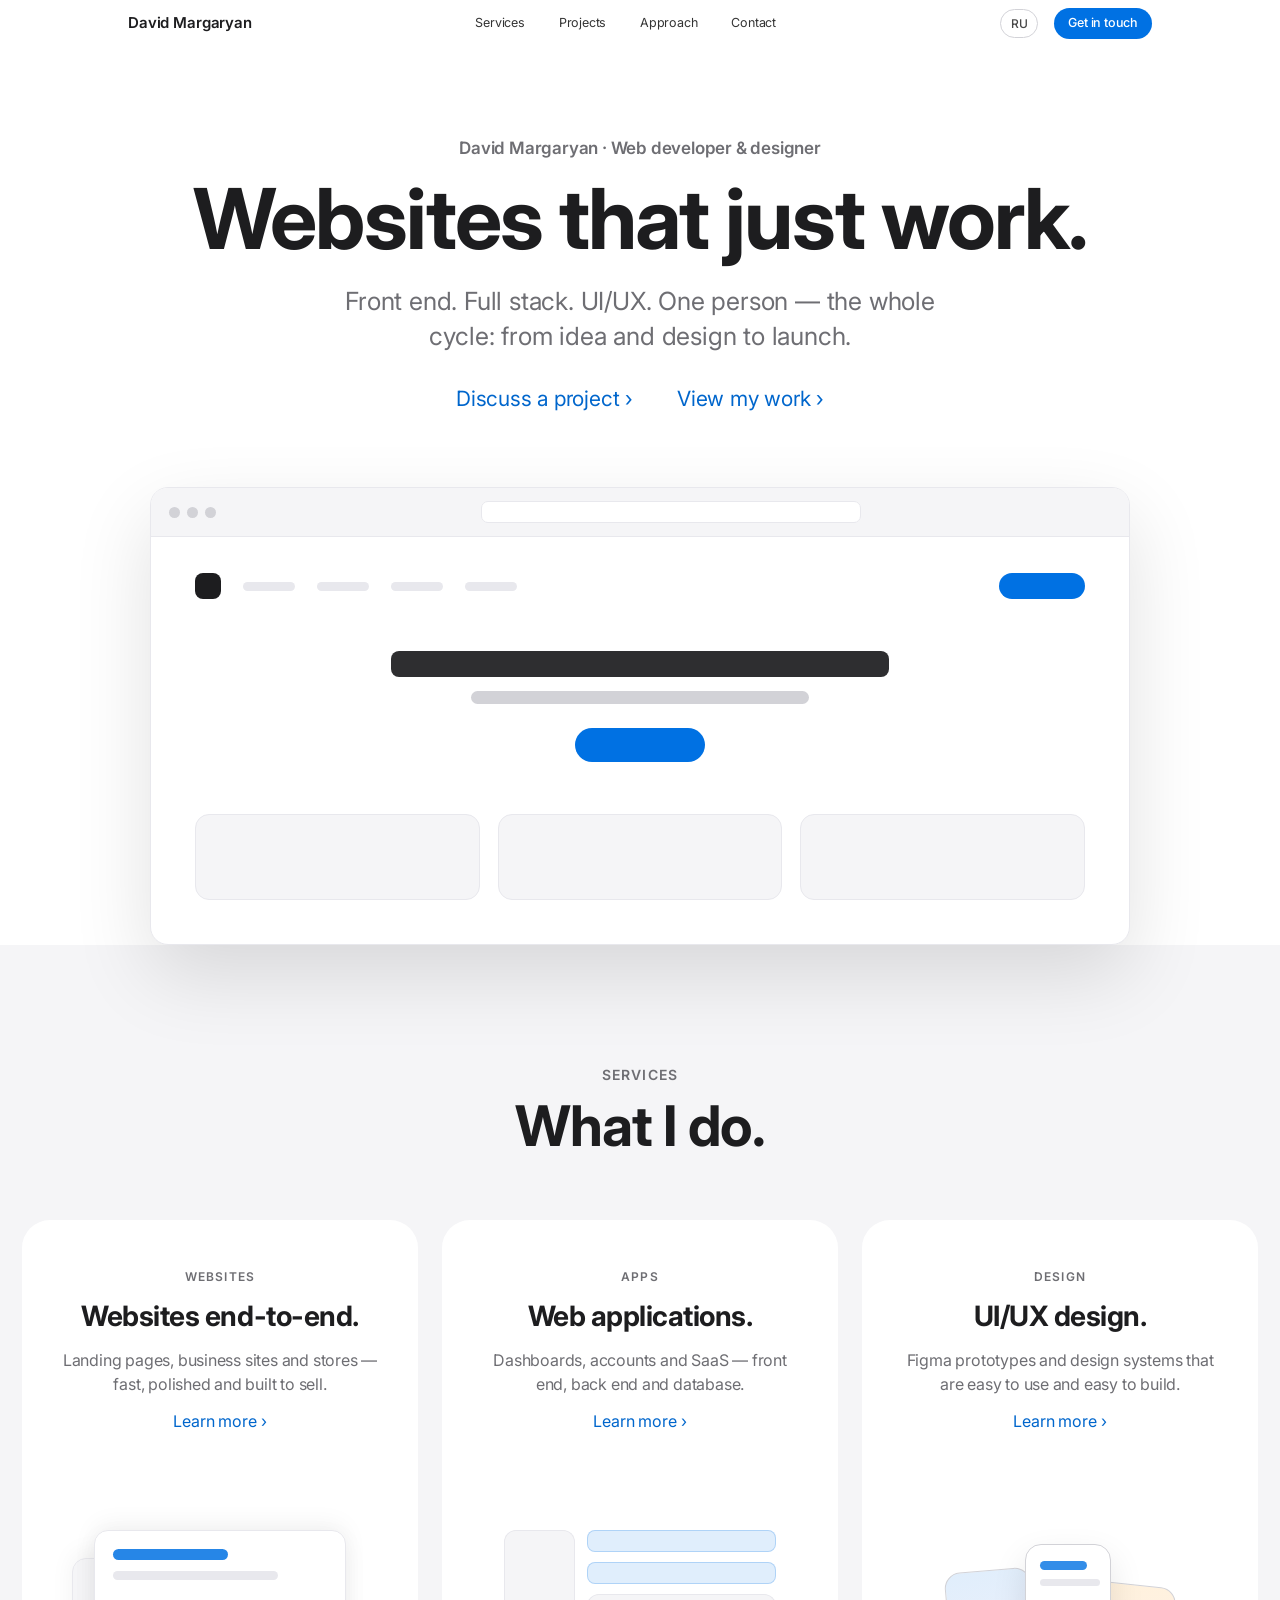
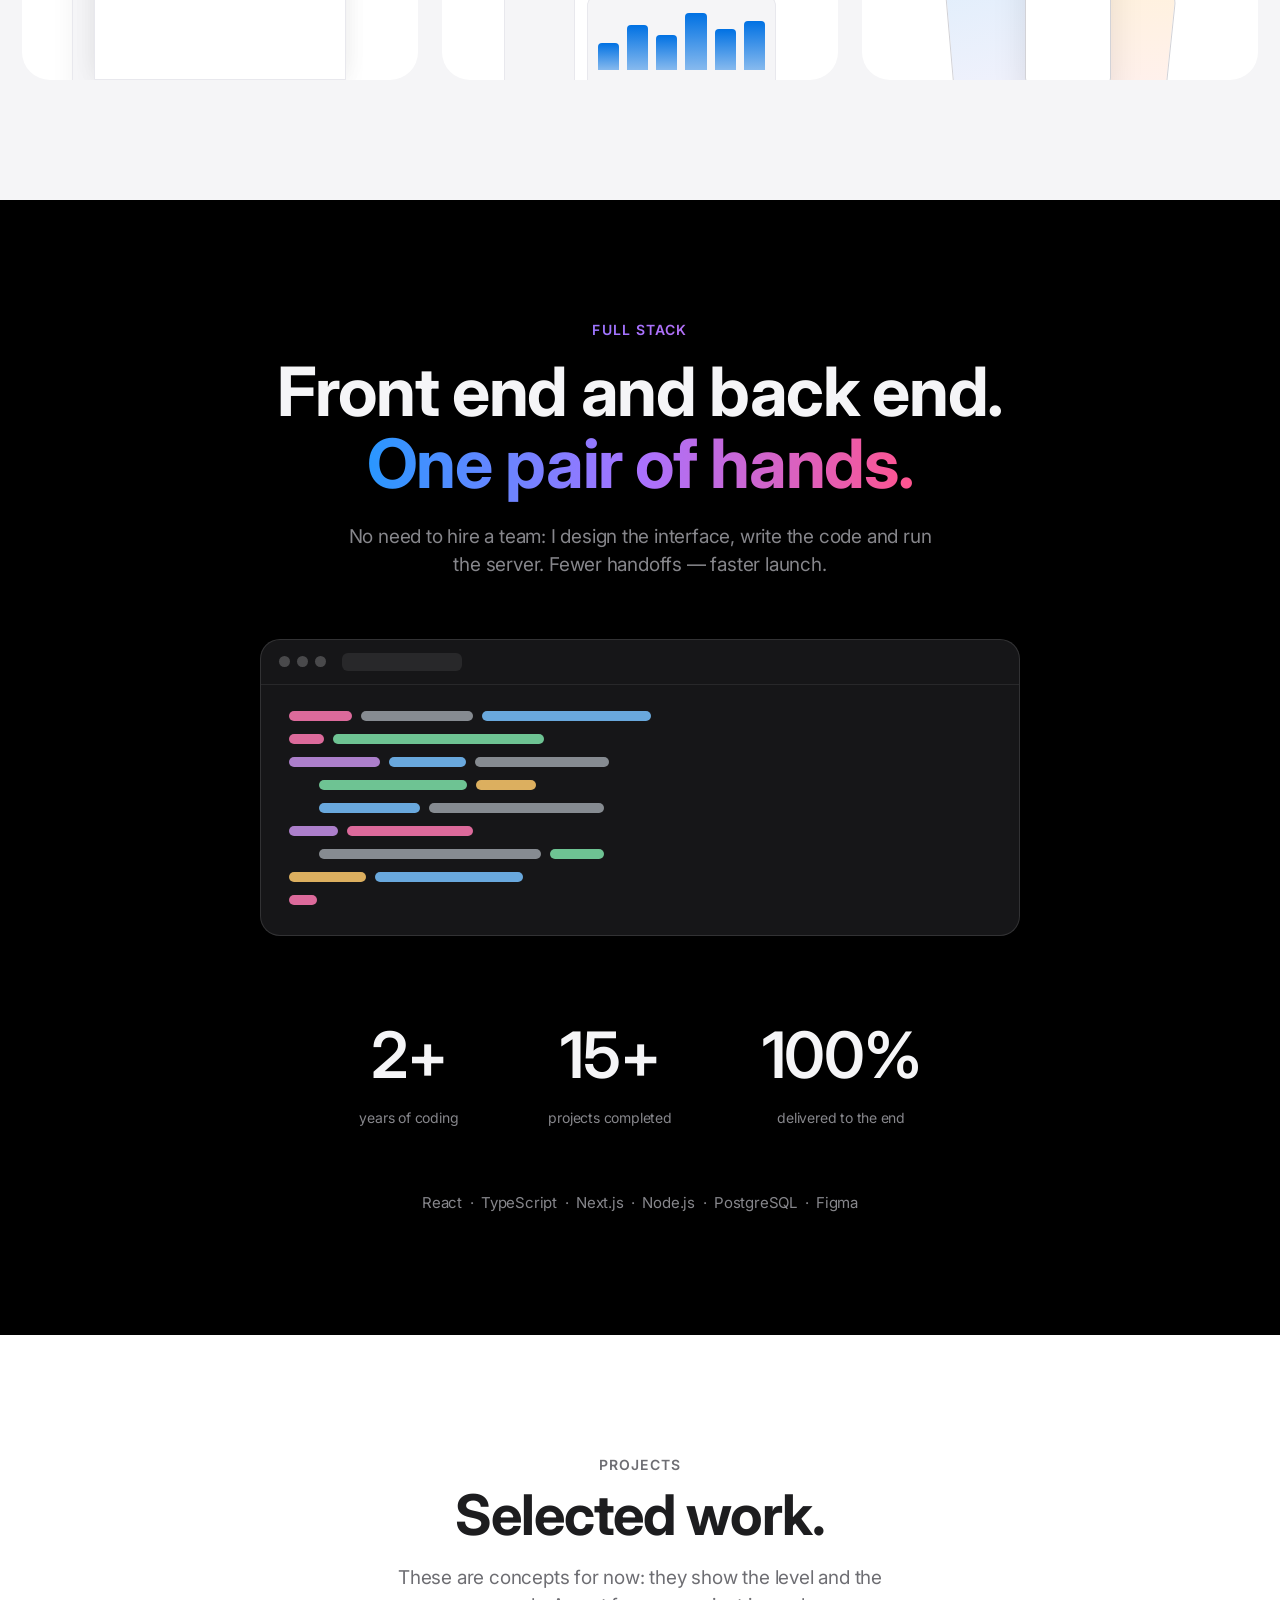
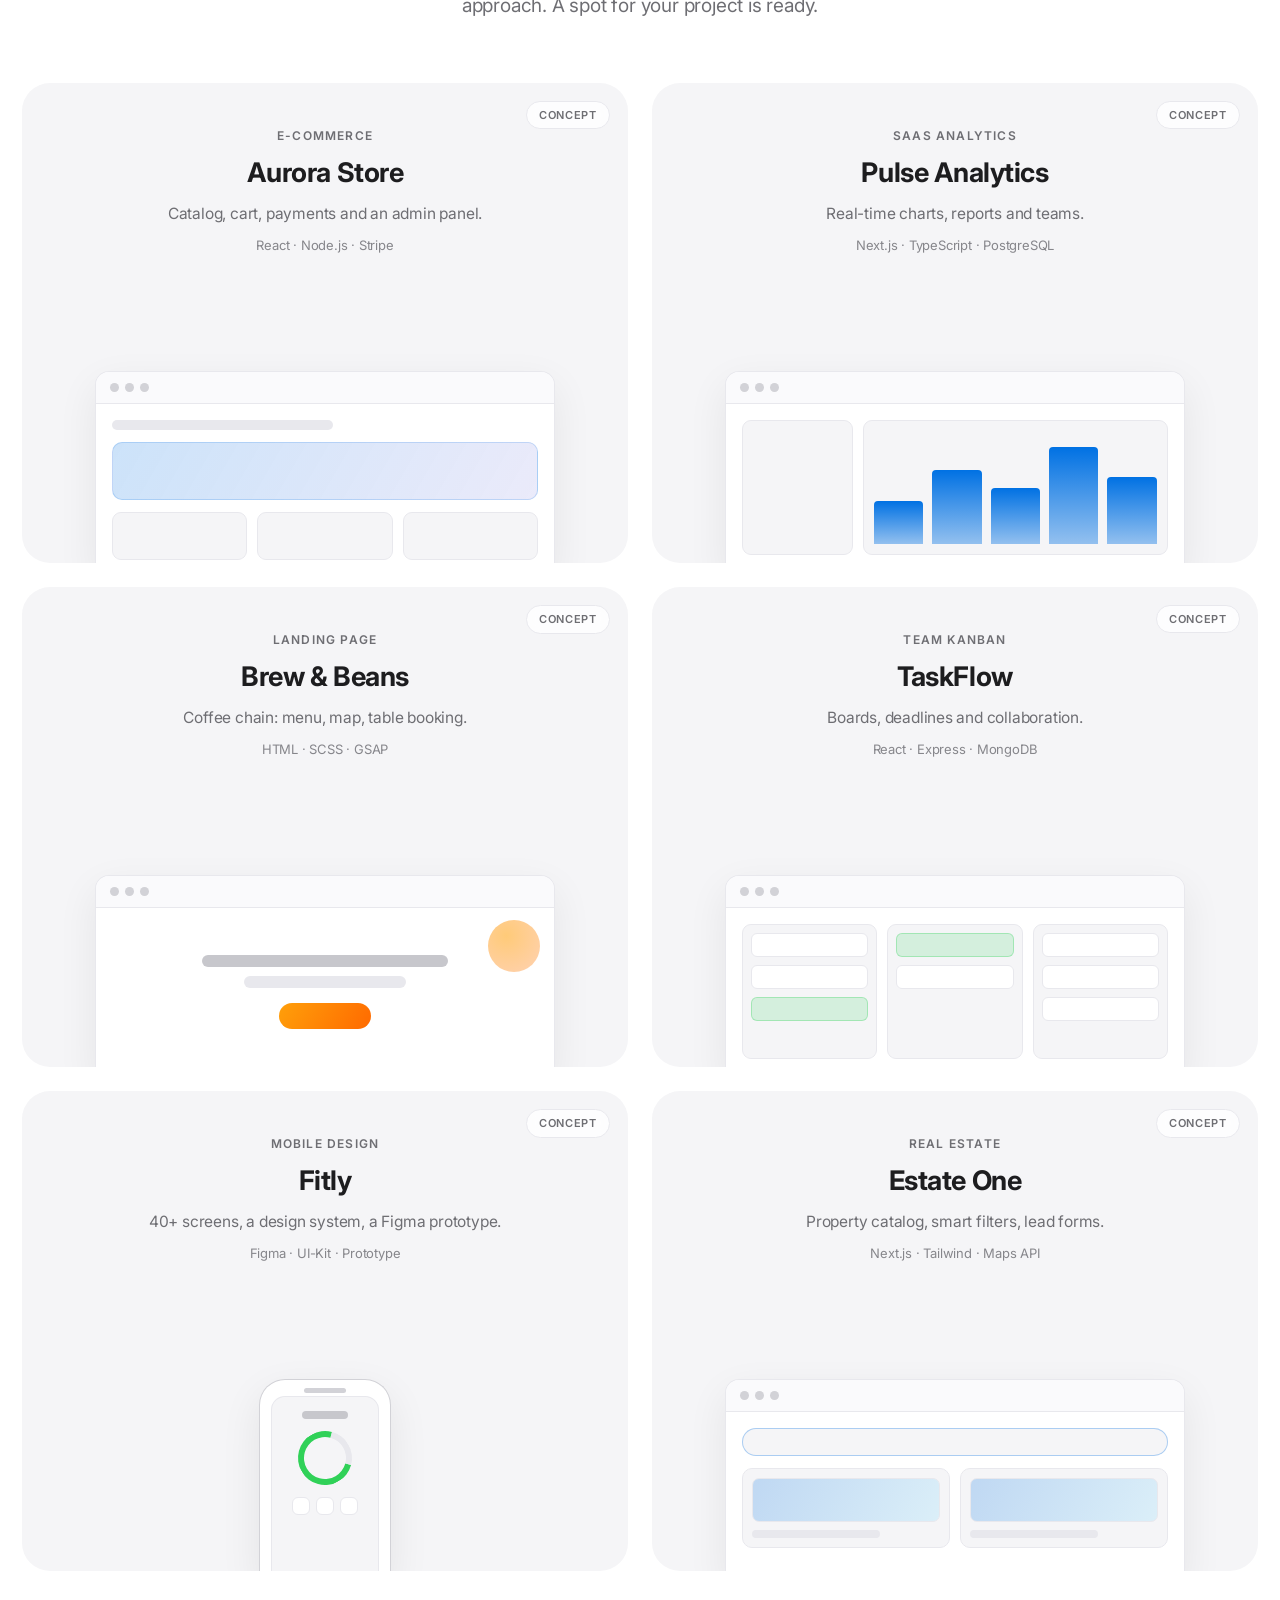
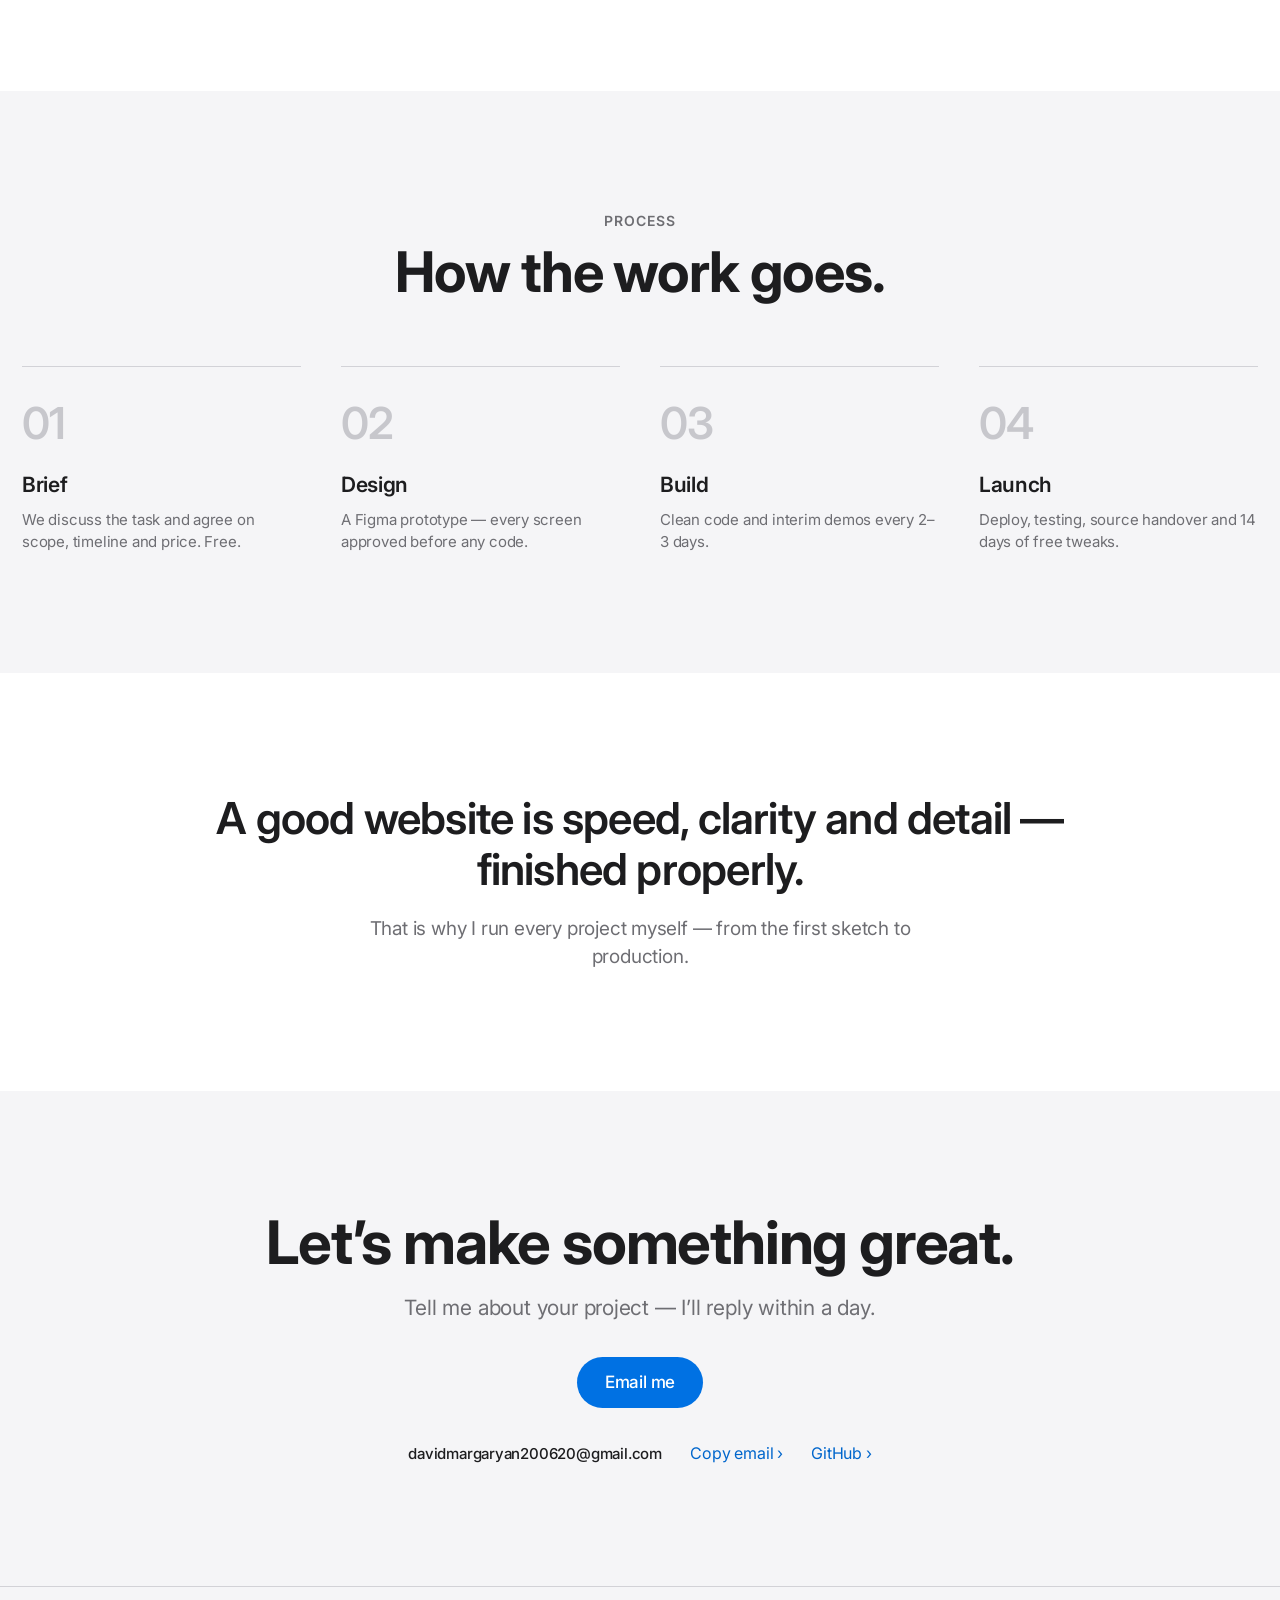
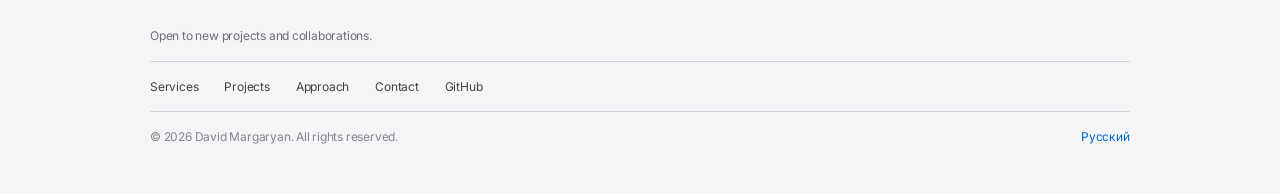
==== commit 5f89bcf6: "redesign in apple style" ====
--- a/index.html
+++ b/index.html
@@ -3,410 +3,310 @@
 <head>
   <meta charset="UTF-8">
   <meta name="viewport" content="width=device-width, initial-scale=1.0">
-  <title>Давид Маргарян — Frontend & Fullstack разработчик</title>
-  <meta name="description" content="Портфолио Давида Маргаряна: разработка сайтов и веб-приложений под ключ, UI/UX-дизайн. Быстро, аккуратно, в срок.">
-  <meta name="theme-color" content="#06060b">
+  <title>Давид Маргарян — сайты, веб-приложения, UI/UX</title>
+  <meta name="description" content="Веб-разработчик и дизайнер: сайты под ключ, веб-приложения и UI/UX. От идеи до запуска.">
+  <meta name="theme-color" content="#ffffff">
 
   <!-- Open Graph -->
   <meta property="og:type" content="website">
-  <meta property="og:title" content="Давид Маргарян — Frontend & Fullstack разработчик">
-  <meta property="og:description" content="Сайты, веб-приложения и UI/UX-дизайн под ключ — от идеи до запуска.">
+  <meta property="og:title" content="Давид Маргарян — сайты, веб-приложения, UI/UX">
+  <meta property="og:description" content="Сайты, которые просто работают. От идеи до запуска.">
 
   <link rel="icon" type="image/svg+xml" href="favicon.svg">
 
   <!-- Fonts -->
   <link rel="preconnect" href="https://fonts.googleapis.com">
   <link rel="preconnect" href="https://fonts.gstatic.com" crossorigin>
-  <link href="https://fonts.googleapis.com/css2?family=Unbounded:wght@500;700;900&family=Manrope:wght@400;500;600;700;800&family=JetBrains+Mono:wght@400;600&display=swap" rel="stylesheet">
+  <link href="https://fonts.googleapis.com/css2?family=Inter:wght@400;500;600;700&display=swap" rel="stylesheet">
 
   <link rel="stylesheet" href="css/style.css">
   <script>document.documentElement.classList.replace('no-js','js');</script>
 </head>
 <body id="top">
 
-  <!-- Scroll progress -->
-  <div class="progress" aria-hidden="true"><span id="progressBar"></span></div>
-
-  <!-- Decorative background -->
-  <div class="bg" aria-hidden="true">
-    <div class="bg__grid"></div>
-    <div class="bg__blob bg__blob--1"></div>
-    <div class="bg__blob bg__blob--2"></div>
-    <div class="bg__noise"></div>
-  </div>
-
   <!-- ===================== NAV ===================== -->
   <header class="nav" id="navbar">
-    <div class="container nav__inner">
-      <a href="#top" class="logo" aria-label="David Margaryan — home">
-        <span class="logo__mark">DM</span>
-        <span class="logo__text">David&nbsp;Margaryan</span>
-      </a>
-
-      <nav class="nav__links" id="navLinks" aria-label="Основная навигация">
-        <a href="#about" class="nav__link" data-i18n="nav.about">Обо мне</a>
+    <div class="nav__inner">
+      <a href="#top" class="nav__logo" aria-label="David Margaryan — home">David Margaryan</a>
+
+      <nav class="nav__links" aria-label="Основная навигация">
         <a href="#services" class="nav__link" data-i18n="nav.services">Услуги</a>
-        <a href="#skills" class="nav__link" data-i18n="nav.skills">Навыки</a>
         <a href="#projects" class="nav__link" data-i18n="nav.projects">Проекты</a>
+        <a href="#process" class="nav__link" data-i18n="nav.process">Подход</a>
         <a href="#contact" class="nav__link" data-i18n="nav.contact">Контакты</a>
-        <a href="#contact" class="btn btn--primary btn--sm nav__cta" data-i18n="nav.cta">Обсудить проект</a>
       </nav>
 
       <div class="nav__actions">
-        <button class="lang-btn" id="langBtn" type="button" aria-label="Switch language">EN</button>
-        <button class="burger" id="burger" type="button" aria-label="Меню" aria-expanded="false" aria-controls="navLinks">
-          <span></span><span></span><span></span>
+        <button class="lang-toggle lang-toggle--short" id="navLang" type="button" aria-label="Switch language">EN</button>
+        <a href="#contact" class="nav__cta" data-i18n="nav.cta">Связаться</a>
+        <button class="burger" id="burger" type="button" aria-label="Меню" aria-expanded="false">
+          <span></span><span></span>
         </button>
       </div>
     </div>
   </header>
+
+  <!-- Mobile menu -->
+  <div class="menu" id="mobileMenu">
+    <nav class="menu__links" aria-label="Мобильное меню">
+      <a href="#services" class="menu__link" data-i18n="nav.services">Услуги</a>
+      <a href="#projects" class="menu__link" data-i18n="nav.projects">Проекты</a>
+      <a href="#process" class="menu__link" data-i18n="nav.process">Подход</a>
+      <a href="#contact" class="menu__link" data-i18n="nav.contact">Контакты</a>
+    </nav>
+    <button class="lang-toggle menu__lang" id="menuLang" type="button">English</button>
+  </div>
 
   <main>
     <!-- ===================== HERO ===================== -->
     <section class="hero">
-      <div class="container hero__inner">
-        <div class="hero__content">
-          <span class="hero__badge"><i class="dot"></i><span data-i18n="hero.badge">Открыт для новых проектов</span></span>
-          <p class="hero__eyebrow" data-i18n="hero.eyebrow">Привет, меня зовут</p>
-          <h1 class="hero__name" data-i18n="hero.name">Давид Маргарян</h1>
-          <div class="hero__role" aria-live="polite">
-            <span class="hero__role-typed" id="typed">Frontend-разработчик</span><span class="hero__cursor" aria-hidden="true">|</span>
-          </div>
-          <p class="hero__sub" data-i18n="hero.sub">Помогаю бизнесу и стартапам превращать идеи в быстрые, удобные и красивые веб-продукты — от прототипа до запуска.</p>
-
-          <div class="hero__cta">
-            <a href="#contact" class="btn btn--primary" data-i18n="hero.cta1">Обсудить проект</a>
-            <a href="#projects" class="btn btn--ghost" data-i18n="hero.cta2">Смотреть работы</a>
-          </div>
-
-          <div class="hero__socials">
-            <a href="https://github.com/sskiperr" target="_blank" rel="noopener" class="social" aria-label="GitHub">
-              <svg viewBox="0 0 24 24" width="20" height="20" fill="currentColor"><path d="M12 .5C5.65.5.5 5.65.5 12c0 5.08 3.29 9.39 7.86 10.91.58.11.79-.25.79-.55 0-.27-.01-1.17-.02-2.12-3.2.7-3.88-1.36-3.88-1.36-.52-1.33-1.28-1.68-1.28-1.68-1.04-.71.08-.7.08-.7 1.15.08 1.76 1.19 1.76 1.19 1.03 1.75 2.69 1.25 3.34.95.1-.74.4-1.25.72-1.54-2.55-.29-5.24-1.28-5.24-5.68 0-1.26.45-2.28 1.19-3.09-.12-.29-.52-1.46.11-3.05 0 0 .97-.31 3.18 1.18a11 11 0 0 1 5.78 0c2.21-1.49 3.18-1.18 3.18-1.18.63 1.59.23 2.76.11 3.05.74.81 1.19 1.83 1.19 3.09 0 4.41-2.69 5.38-5.26 5.66.41.36.78 1.06.78 2.14 0 1.54-.01 2.78-.01 3.16 0 .31.21.67.8.55A11.51 11.51 0 0 0 23.5 12C23.5 5.65 18.35.5 12 .5z"/></svg>
-            </a>
-            <a href="mailto:davidmargaryan200620@gmail.com" class="social" aria-label="Email">
-              <svg viewBox="0 0 24 24" width="20" height="20" fill="none" stroke="currentColor" stroke-width="1.8"><rect x="2.5" y="4.5" width="19" height="15" rx="2.5"/><path d="m3 6.5 9 7 9-7"/></svg>
-            </a>
-            <!-- Telegram: раскомментируй и впиши свой ник
-            <a href="https://t.me/your_username" target="_blank" rel="noopener" class="social" aria-label="Telegram">
-              <svg viewBox="0 0 24 24" width="20" height="20" fill="currentColor"><path d="M21.9 4.1c.3-1.2-.6-1.9-1.7-1.5L2.7 9.3c-1.2.5-1.2 1.6-.2 1.9l4.5 1.4 10.4-6.6c.5-.3 1-.1.6.2l-8.4 7.6-.3 4.6c.5 0 .7-.2 1-.5l2.3-2.2 4.7 3.5c.9.5 1.5.2 1.7-.8l3-14.3z"/></svg>
-            </a>
-            -->
-          </div>
-        </div>
-
-        <div class="hero__stats" data-stagger>
-          <div class="stat reveal">
-            <span class="stat__num" data-count="2" data-suffix="+">0+</span>
-            <span class="stat__label" data-i18n="hero.stat1">года в разработке</span>
-          </div>
-          <div class="stat reveal">
-            <span class="stat__num" data-count="15" data-suffix="+">0+</span>
-            <span class="stat__label" data-i18n="hero.stat2">реализованных проектов</span>
-          </div>
-          <div class="stat reveal">
-            <span class="stat__num" data-count="3" data-suffix="">0</span>
-            <span class="stat__label" data-i18n="hero.stat3">направления работы</span>
-          </div>
-        </div>
-      </div>
-
-      <a href="#about" class="hero__scroll" aria-label="Scroll down">
-        <span class="hero__scroll-text" data-i18n="hero.scroll">Листай вниз</span>
-        <span class="hero__scroll-line"></span>
-      </a>
-    </section>
-
-    <!-- ===================== MARQUEE ===================== -->
-    <div class="marquee" aria-hidden="true">
-      <div class="marquee__track">
-        <span>React</span><i>✦</i><span>TypeScript</span><i>✦</i><span>Next.js</span><i>✦</i><span>Node.js</span><i>✦</i><span>Figma</span><i>✦</i><span>Tailwind CSS</span><i>✦</i><span>PostgreSQL</span><i>✦</i><span>UI/UX</span><i>✦</i><span>REST API</span><i>✦</i><span>Git</span><i>✦</i>
-        <span>React</span><i>✦</i><span>TypeScript</span><i>✦</i><span>Next.js</span><i>✦</i><span>Node.js</span><i>✦</i><span>Figma</span><i>✦</i><span>Tailwind CSS</span><i>✦</i><span>PostgreSQL</span><i>✦</i><span>UI/UX</span><i>✦</i><span>REST API</span><i>✦</i><span>Git</span><i>✦</i>
-      </div>
-    </div>
-
-    <!-- ===================== ABOUT ===================== -->
-    <section class="section" id="about">
+      <p class="hero__eyebrow" data-i18n="hero.eyebrow">Давид Маргарян · Веб-разработчик и дизайнер</p>
+      <h1 class="hero__title" data-i18n="hero.title">Сайты, которые просто работают.</h1>
+      <p class="hero__sub" data-i18n="hero.sub">Frontend. Fullstack. UI/UX. Один человек — весь цикл: от идеи и дизайна до запуска.</p>
+      <div class="hero__links">
+        <a href="#contact" class="link-arrow" data-i18n="hero.cta1">Обсудить проект</a>
+        <a href="#projects" class="link-arrow" data-i18n="hero.cta2">Смотреть работы</a>
+      </div>
+
+      <div class="hero__shot" aria-hidden="true">
+        <div class="win">
+          <div class="win__bar">
+            <span class="win__dots"><i></i><i></i><i></i></span>
+            <span class="win__url"></span>
+          </div>
+          <div class="win__body">
+            <div class="wl-nav">
+              <i class="wl-logo"></i>
+              <span></span><span></span><span></span><span></span>
+              <b class="wl-pill"></b>
+            </div>
+            <div class="wl-hero">
+              <div class="wl-h1"></div>
+              <div class="wl-h2"></div>
+              <div class="wl-btn"></div>
+            </div>
+            <div class="wl-cards"><div></div><div></div><div></div></div>
+          </div>
+        </div>
+      </div>
+    </section>
+
+    <!-- ===================== SERVICES ===================== -->
+    <section class="section section--gray" id="services">
+      <div class="container-wide">
+        <div class="sec-head reveal">
+          <p class="sec-label" data-i18n="svc.label">Услуги</p>
+          <h2 class="sec-title" data-i18n="svc.title">Что я делаю.</h2>
+        </div>
+
+        <div class="tiles" data-stagger>
+          <article class="tile reveal">
+            <p class="tile__kind" data-i18n="svc1.kind">Сайты</p>
+            <h3 class="tile__title" data-i18n="svc1.title">Сайты под ключ.</h3>
+            <p class="tile__desc" data-i18n="svc1.desc">Лендинги, корпоративные сайты и магазины — быстрые, аккуратные, продающие.</p>
+            <a href="#contact" class="link-arrow link-arrow--sm" data-i18n="ui.more">Подробнее</a>
+            <div class="tile__visual" aria-hidden="true">
+              <div class="layers"><i></i><i></i><i></i></div>
+            </div>
+          </article>
+
+          <article class="tile reveal">
+            <p class="tile__kind" data-i18n="svc2.kind">Приложения</p>
+            <h3 class="tile__title" data-i18n="svc2.title">Веб-приложения.</h3>
+            <p class="tile__desc" data-i18n="svc2.desc">Личные кабинеты, дашборды и SaaS — фронтенд, бэкенд и база данных.</p>
+            <a href="#contact" class="link-arrow link-arrow--sm" data-i18n="ui.more">Подробнее</a>
+            <div class="tile__visual" aria-hidden="true">
+              <div class="dash">
+                <i class="dash__side"></i>
+                <span class="dash__main">
+                  <b class="dash__chip"></b><b class="dash__chip"></b>
+                  <span class="dash__chart"><u style="--h:42%"></u><u style="--h:70%"></u><u style="--h:54%"></u><u style="--h:88%"></u><u style="--h:64%"></u><u style="--h:76%"></u></span>
+                </span>
+              </div>
+            </div>
+          </article>
+
+          <article class="tile reveal">
+            <p class="tile__kind" data-i18n="svc3.kind">Дизайн</p>
+            <h3 class="tile__title" data-i18n="svc3.title">UI/UX-дизайн.</h3>
+            <p class="tile__desc" data-i18n="svc3.desc">Прототипы и дизайн-системы в Figma, которые удобно использовать и легко собрать.</p>
+            <a href="#contact" class="link-arrow link-arrow--sm" data-i18n="ui.more">Подробнее</a>
+            <div class="tile__visual" aria-hidden="true">
+              <div class="frames"><i class="frames__a"></i><i class="frames__b"></i><i class="frames__c"></i></div>
+            </div>
+          </article>
+        </div>
+      </div>
+    </section>
+
+    <!-- ===================== FULLSTACK (dark) ===================== -->
+    <section class="section section--dark" id="fullstack">
       <div class="container">
-        <div class="sec-head reveal">
-          <span class="sec-label" data-i18n="about.label">01 · Обо мне</span>
-          <h2 class="sec-title" data-i18n="about.title">Разработчик, который думает как дизайнер</h2>
-        </div>
-
-        <div class="about">
-          <div class="about__visual reveal">
-            <div class="avatar">
-              <div class="avatar__ring"></div>
-              <div class="avatar__core">DM</div>
-              <span class="avatar__chip avatar__chip--1">React</span>
-              <span class="avatar__chip avatar__chip--2">Figma</span>
-              <span class="avatar__chip avatar__chip--3">Node.js</span>
-            </div>
-          </div>
-
-          <div class="about__text">
-            <p class="reveal" data-i18n="about.p1">Меня зовут Давид. Я занимаюсь веб-разработкой и дизайном интерфейсов: умею не только написать чистый код, но и продумать логику, структуру и внешний вид продукта.</p>
-            <p class="reveal" data-i18n="about.p2">Для меня хороший сайт — это не просто «красиво». Это скорость загрузки, удобство на телефоне, понятный путь пользователя и дизайн, который работает на цель бизнеса. Поэтому каждый проект я веду от идеи до результата.</p>
-
-            <div class="about__facts" data-stagger>
-              <div class="fact reveal">
-                <span class="fact__title" data-i18n="about.f1t">Удалённо</span>
-                <span class="fact__desc" data-i18n="about.f1d">работаю с любым часовым поясом</span>
-              </div>
-              <div class="fact reveal">
-                <span class="fact__title" data-i18n="about.f2t">Сроки</span>
-                <span class="fact__desc" data-i18n="about.f2d">фиксирую заранее и соблюдаю</span>
-              </div>
-              <div class="fact reveal">
-                <span class="fact__title" data-i18n="about.f3t">Связь</span>
-                <span class="fact__desc" data-i18n="about.f3d">на связи каждый день, отчёты о прогрессе</span>
-              </div>
-            </div>
-
-            <a href="#contact" class="btn btn--ghost reveal" data-i18n="about.cta">Написать мне</a>
-          </div>
-        </div>
-      </div>
-    </section>
-
-    <!-- ===================== SERVICES ===================== -->
-    <section class="section" id="services">
-      <div class="container">
-        <div class="sec-head reveal">
-          <span class="sec-label" data-i18n="services.label">02 · Услуги</span>
-          <h2 class="sec-title" data-i18n="services.title">Чем я могу быть полезен</h2>
-        </div>
-
-        <div class="services" data-stagger>
-          <article class="service reveal">
-            <div class="service__icon service__icon--vio">
-              <svg viewBox="0 0 24 24" width="26" height="26" fill="none" stroke="currentColor" stroke-width="1.7" stroke-linecap="round"><rect x="3" y="4" width="18" height="14" rx="2"/><path d="M3 9h18M8 20h8"/></svg>
-            </div>
-            <h3 class="service__title" data-i18n="svc1.title">Сайты под ключ</h3>
-            <p class="service__desc" data-i18n="svc1.desc">Лендинги, корпоративные сайты и магазины: от структуры и дизайна до публикации в интернете.</p>
-            <ul class="service__list">
-              <li data-i18n="svc1.li1">Адаптивная вёрстка под все экраны</li>
-              <li data-i18n="svc1.li2">Анимации и интерактив</li>
-              <li data-i18n="svc1.li3">SEO-база и быстрая загрузка</li>
-            </ul>
-          </article>
-
-          <article class="service reveal">
-            <div class="service__icon service__icon--cyan">
-              <svg viewBox="0 0 24 24" width="26" height="26" fill="none" stroke="currentColor" stroke-width="1.7" stroke-linecap="round"><path d="m8 9-4 3 4 3M16 9l4 3-4 3M13 5l-2 14"/></svg>
-            </div>
-            <h3 class="service__title" data-i18n="svc2.title">Веб-приложения</h3>
-            <p class="service__desc" data-i18n="svc2.desc">Личные кабинеты, дашборды и SaaS-сервисы: фронтенд, бэкенд и база данных в одних руках.</p>
-            <ul class="service__list">
-              <li data-i18n="svc2.li1">REST API и интеграции</li>
-              <li data-i18n="svc2.li2">Авторизация и роли пользователей</li>
-              <li data-i18n="svc2.li3">База данных и админ-панель</li>
-            </ul>
-          </article>
-
-          <article class="service reveal">
-            <div class="service__icon service__icon--pink">
-              <svg viewBox="0 0 24 24" width="26" height="26" fill="none" stroke="currentColor" stroke-width="1.7" stroke-linecap="round"><circle cx="12" cy="12" r="3.2"/><path d="M12 2.5v3M12 18.5v3M2.5 12h3M18.5 12h3M5.3 5.3l2.1 2.1M16.6 16.6l2.1 2.1M18.7 5.3l-2.1 2.1M7.4 16.6l-2.1 2.1"/></svg>
-            </div>
-            <h3 class="service__title" data-i18n="svc3.title">UI/UX-дизайн</h3>
-            <p class="service__desc" data-i18n="svc3.desc">Дизайн, которым удобно пользоваться и который легко превратить в код.</p>
-            <ul class="service__list">
-              <li data-i18n="svc3.li1">Прототипы и вайрфреймы в Figma</li>
-              <li data-i18n="svc3.li2">Дизайн-системы и UI-киты</li>
-              <li data-i18n="svc3.li3">Редизайн и аудит юзабилити</li>
-            </ul>
-          </article>
-        </div>
-      </div>
-    </section>
-
-    <!-- ===================== SKILLS ===================== -->
-    <section class="section" id="skills">
-      <div class="container">
-        <div class="sec-head reveal">
-          <span class="sec-label" data-i18n="skills.label">03 · Навыки</span>
-          <h2 class="sec-title" data-i18n="skills.title">Мой стек</h2>
-        </div>
-
-        <div class="skills" data-stagger>
-          <div class="skill-group reveal">
-            <h3 class="skill-group__title"><span class="skill-group__dot skill-group__dot--vio"></span>Frontend</h3>
-            <ul class="chips">
-              <li>HTML5</li><li>CSS3 / SCSS</li><li>JavaScript (ES6+)</li><li>TypeScript</li><li>React</li><li>Next.js</li><li>Tailwind CSS</li><li>Vite</li>
-            </ul>
-          </div>
-          <div class="skill-group reveal">
-            <h3 class="skill-group__title"><span class="skill-group__dot skill-group__dot--cyan"></span>Backend</h3>
-            <ul class="chips">
-              <li>Node.js</li><li>Express</li><li>PostgreSQL</li><li>MongoDB</li><li>REST API</li><li>Firebase</li>
-            </ul>
-          </div>
-          <div class="skill-group reveal">
-            <h3 class="skill-group__title"><span class="skill-group__dot skill-group__dot--pink"></span><span data-i18n="skills.design">Дизайн</span></h3>
-            <ul class="chips">
-              <li>Figma</li><li data-i18n="skills.proto">Прототипирование</li><li data-i18n="skills.ds">Дизайн-системы</li><li>UI-Kit</li><li>Photoshop</li>
-            </ul>
-          </div>
-          <div class="skill-group reveal">
-            <h3 class="skill-group__title"><span class="skill-group__dot skill-group__dot--amber"></span><span data-i18n="skills.tools">Инструменты</span></h3>
-            <ul class="chips">
-              <li>Git / GitHub</li><li>npm / pnpm</li><li>Docker</li><li>Postman</li><li>Linux</li>
-            </ul>
-          </div>
-        </div>
+        <p class="sec-label sec-label--grad reveal" data-i18n="fs.label">Fullstack</p>
+        <h2 class="dark-title reveal">
+          <span data-i18n="fs.t1">Фронтенд и бэкенд.</span><br>
+          <span class="grad" data-i18n="fs.t2">Одни руки.</span>
+        </h2>
+        <p class="dark-sub reveal" data-i18n="fs.sub">Не нужно собирать команду: я проектирую интерфейс, пишу код и поднимаю сервер. Меньше согласований — быстрее запуск.</p>
+
+        <div class="codewin reveal" aria-hidden="true">
+          <div class="codewin__bar">
+            <span class="codewin__dots"><i></i><i></i><i></i></span>
+            <span class="codewin__tab"></span>
+          </div>
+          <div class="codewin__body">
+            <div class="cl"><i style="--w:9%;--c:#ff7ab2"></i><i style="--w:16%;--c:#9aa0a6"></i><i style="--w:24%;--c:#78c2ff"></i></div>
+            <div class="cl"><i style="--w:5%;--c:#ff7ab2"></i><i style="--w:30%;--c:#7ee2a8"></i></div>
+            <div class="cl"><i style="--w:13%;--c:#c792ea"></i><i style="--w:11%;--c:#78c2ff"></i><i style="--w:19%;--c:#9aa0a6"></i></div>
+            <div class="cl cl--indent"><i style="--w:22%;--c:#7ee2a8"></i><i style="--w:9%;--c:#ffcb6b"></i></div>
+            <div class="cl cl--indent"><i style="--w:15%;--c:#78c2ff"></i><i style="--w:26%;--c:#9aa0a6"></i></div>
+            <div class="cl"><i style="--w:7%;--c:#c792ea"></i><i style="--w:18%;--c:#ff7ab2"></i></div>
+            <div class="cl cl--indent"><i style="--w:33%;--c:#9aa0a6"></i><i style="--w:8%;--c:#7ee2a8"></i></div>
+            <div class="cl"><i style="--w:11%;--c:#ffcb6b"></i><i style="--w:21%;--c:#78c2ff"></i></div>
+            <div class="cl"><i style="--w:4%;--c:#ff7ab2"></i></div>
+          </div>
+        </div>
+
+        <div class="specs" data-stagger>
+          <div class="spec reveal">
+            <span class="spec__num" data-count="2" data-suffix="+">0+</span>
+            <span class="spec__label" data-i18n="fs.s1">года в разработке</span>
+          </div>
+          <div class="spec reveal">
+            <span class="spec__num" data-count="15" data-suffix="+">0+</span>
+            <span class="spec__label" data-i18n="fs.s2">проектов сделано</span>
+          </div>
+          <div class="spec reveal">
+            <span class="spec__num" data-count="100" data-suffix="%">0%</span>
+            <span class="spec__label" data-i18n="fs.s3">доведено до конца</span>
+          </div>
+        </div>
+
+        <p class="techline reveal">React&nbsp;&nbsp;·&nbsp;&nbsp;TypeScript&nbsp;&nbsp;·&nbsp;&nbsp;Next.js&nbsp;&nbsp;·&nbsp;&nbsp;Node.js&nbsp;&nbsp;·&nbsp;&nbsp;PostgreSQL&nbsp;&nbsp;·&nbsp;&nbsp;Figma</p>
       </div>
     </section>
 
     <!-- ===================== PROJECTS ===================== -->
     <section class="section" id="projects">
-      <div class="container">
+      <div class="container-wide">
         <div class="sec-head reveal">
-          <span class="sec-label" data-i18n="projects.label">04 · Проекты</span>
-          <h2 class="sec-title" data-i18n="projects.title">Избранные работы</h2>
-          <p class="sec-note" data-i18n="projects.note">Это демо-кейсы: концепты, которые показывают мой подход и качество. Скоро здесь появятся боевые проекты — возможно, ваш.</p>
-        </div>
-
-        <div class="filters reveal" role="group" aria-label="Фильтр проектов">
-          <button class="filter-btn is-active" type="button" data-filter="all" data-i18n="filters.all">Все</button>
-          <button class="filter-btn" type="button" data-filter="site" data-i18n="filters.site">Сайты</button>
-          <button class="filter-btn" type="button" data-filter="app" data-i18n="filters.app">Приложения</button>
-          <button class="filter-btn" type="button" data-filter="design" data-i18n="filters.design">UI/UX</button>
-        </div>
-
-        <div class="projects" id="projectsGrid" data-stagger>
-
-          <!-- 1. Aurora Store -->
-          <article class="project reveal" data-cat="app">
-            <div class="project__preview project__preview--vio">
-              <span class="project__concept" data-i18n="projects.concept">Концепт</span>
-              <div class="mock">
-                <div class="mock__bar"><i></i><i></i><i></i></div>
-                <div class="mock__body mock__body--store">
-                  <div class="ms-nav"></div>
-                  <div class="ms-hero"></div>
-                  <div class="ms-row"><div class="ms-card"></div><div class="ms-card"></div><div class="ms-card"></div></div>
-                </div>
-              </div>
-            </div>
-            <div class="project__info">
-              <span class="project__kind" data-i18n="p1.kind">Интернет-магазин</span>
-              <h3 class="project__title">Aurora Store</h3>
-              <p class="project__desc" data-i18n="p1.desc">Магазин электроники: каталог с фильтрами, корзина, онлайн-оплата и админ-панель.</p>
-              <div class="project__tags"><span>React</span><span>Node.js</span><span>Stripe</span></div>
-              <a class="project__link" href="https://github.com/sskiperr" target="_blank" rel="noopener"><span data-i18n="projects.more">Подробнее</span> <span aria-hidden="true">→</span></a>
-            </div>
-          </article>
-
-          <!-- 2. Pulse -->
-          <article class="project reveal" data-cat="app">
-            <div class="project__preview project__preview--cyan">
-              <span class="project__concept" data-i18n="projects.concept">Концепт</span>
-              <div class="mock">
-                <div class="mock__bar"><i></i><i></i><i></i></div>
-                <div class="mock__body mock__body--dash">
-                  <div class="md-side"></div>
-                  <div class="md-main">
-                    <div class="md-chips"><i></i><i></i></div>
-                    <div class="md-chart"><b style="--h:40%"></b><b style="--h:70%"></b><b style="--h:55%"></b><b style="--h:90%"></b><b style="--h:65%"></b></div>
-                  </div>
-                </div>
-              </div>
-            </div>
-            <div class="project__info">
-              <span class="project__kind" data-i18n="p2.kind">SaaS-дашборд</span>
-              <h3 class="project__title">Pulse Analytics</h3>
-              <p class="project__desc" data-i18n="p2.desc">Аналитика в реальном времени: графики, отчёты, экспорт данных и командный доступ.</p>
-              <div class="project__tags"><span>Next.js</span><span>TypeScript</span><span>PostgreSQL</span></div>
-              <a class="project__link" href="https://github.com/sskiperr" target="_blank" rel="noopener"><span data-i18n="projects.more">Подробнее</span> <span aria-hidden="true">→</span></a>
-            </div>
-          </article>
-
-          <!-- 3. Brew & Beans -->
-          <article class="project reveal" data-cat="site">
-            <div class="project__preview project__preview--amber">
-              <span class="project__concept" data-i18n="projects.concept">Концепт</span>
-              <div class="mock">
-                <div class="mock__bar"><i></i><i></i><i></i></div>
-                <div class="mock__body mock__body--landing">
-                  <div class="ml-circle"></div>
-                  <div class="ml-line ml-line--1"></div>
-                  <div class="ml-line ml-line--2"></div>
-                  <div class="ml-btn"></div>
-                </div>
-              </div>
-            </div>
-            <div class="project__info">
-              <span class="project__kind" data-i18n="p3.kind">Лендинг</span>
-              <h3 class="project__title">Brew &amp; Beans</h3>
-              <p class="project__desc" data-i18n="p3.desc">Сайт сети кофеен: сочные анимации, меню, карта и онлайн-бронирование столиков.</p>
-              <div class="project__tags"><span>HTML</span><span>SCSS</span><span>GSAP</span></div>
-              <a class="project__link" href="https://github.com/sskiperr" target="_blank" rel="noopener"><span data-i18n="projects.more">Подробнее</span> <span aria-hidden="true">→</span></a>
-            </div>
-          </article>
-
-          <!-- 4. TaskFlow -->
-          <article class="project reveal" data-cat="app">
-            <div class="project__preview project__preview--green">
-              <span class="project__concept" data-i18n="projects.concept">Концепт</span>
-              <div class="mock">
-                <div class="mock__bar"><i></i><i></i><i></i></div>
-                <div class="mock__body mock__body--kanban">
-                  <div class="mk-col"><i></i><i></i><i></i></div>
-                  <div class="mk-col"><i></i><i></i></div>
-                  <div class="mk-col"><i></i><i></i><i></i></div>
-                </div>
-              </div>
-            </div>
-            <div class="project__info">
-              <span class="project__kind" data-i18n="p4.kind">Веб-приложение</span>
-              <h3 class="project__title">TaskFlow</h3>
-              <p class="project__desc" data-i18n="p4.desc">Канбан для команд: доски, дедлайны, уведомления и совместная работа в реальном времени.</p>
-              <div class="project__tags"><span>React</span><span>Express</span><span>MongoDB</span></div>
-              <a class="project__link" href="https://github.com/sskiperr" target="_blank" rel="noopener"><span data-i18n="projects.more">Подробнее</span> <span aria-hidden="true">→</span></a>
-            </div>
-          </article>
-
-          <!-- 5. Fitly -->
-          <article class="project reveal" data-cat="design">
-            <div class="project__preview project__preview--pink">
-              <span class="project__concept" data-i18n="projects.concept">Концепт</span>
-              <div class="mock mock--phone">
-                <div class="mp-phone">
-                  <div class="mp-notch"></div>
-                  <div class="mp-screen">
-                    <div class="mp-line"></div>
-                    <div class="mp-ring"></div>
-                    <div class="mp-dots"><i></i><i></i><i></i></div>
-                  </div>
-                </div>
-              </div>
-            </div>
-            <div class="project__info">
-              <span class="project__kind" data-i18n="p5.kind">Мобильный UI/UX</span>
-              <h3 class="project__title">Fitly</h3>
-              <p class="project__desc" data-i18n="p5.desc">Дизайн фитнес-приложения: 40+ экранов, дизайн-система и кликабельный прототип.</p>
-              <div class="project__tags"><span>Figma</span><span>UI-Kit</span><span>Prototype</span></div>
-              <a class="project__link" href="https://github.com/sskiperr" target="_blank" rel="noopener"><span data-i18n="projects.more">Подробнее</span> <span aria-hidden="true">→</span></a>
-            </div>
-          </article>
-
-          <!-- 6. Estate One -->
-          <article class="project reveal" data-cat="site">
-            <div class="project__preview project__preview--blue">
-              <span class="project__concept" data-i18n="projects.concept">Концепт</span>
-              <div class="mock">
-                <div class="mock__bar"><i></i><i></i><i></i></div>
-                <div class="mock__body mock__body--estate">
-                  <div class="me-search"></div>
-                  <div class="me-row"><div class="me-card"><i></i><b></b></div><div class="me-card"><i></i><b></b></div></div>
-                </div>
-              </div>
-            </div>
-            <div class="project__info">
-              <span class="project__kind" data-i18n="p6.kind">Корпоративный сайт</span>
-              <h3 class="project__title">Estate One</h3>
-              <p class="project__desc" data-i18n="p6.desc">Сайт агентства недвижимости: каталог объектов, умные фильтры и формы заявок.</p>
-              <div class="project__tags"><span>Next.js</span><span>Tailwind</span><span>Maps API</span></div>
-              <a class="project__link" href="https://github.com/sskiperr" target="_blank" rel="noopener"><span data-i18n="projects.more">Подробнее</span> <span aria-hidden="true">→</span></a>
+          <p class="sec-label" data-i18n="proj.label">Проекты</p>
+          <h2 class="sec-title" data-i18n="proj.title">Избранные работы.</h2>
+          <p class="sec-sub" data-i18n="proj.sub">Пока это концепты: они показывают уровень и подход. Место для вашего проекта уже готово.</p>
+        </div>
+
+        <div class="cards" data-stagger>
+
+          <!-- Aurora Store -->
+          <article class="card reveal">
+            <span class="card__badge" data-i18n="proj.concept">Концепт</span>
+            <p class="card__kind" data-i18n="p1.kind">Интернет-магазин</p>
+            <h3 class="card__title">Aurora Store</h3>
+            <p class="card__desc" data-i18n="p1.desc">Каталог, корзина, оплата и админ-панель.</p>
+            <p class="card__tech">React · Node.js · Stripe</p>
+            <div class="card__visual" aria-hidden="true">
+              <div class="miniwin">
+                <div class="miniwin__bar"><i></i><i></i><i></i></div>
+                <div class="miniwin__body">
+                  <div class="mv-nav"></div>
+                  <div class="mv-banner mv-banner--blue"></div>
+                  <div class="mv-row"><i></i><i></i><i></i></div>
+                </div>
+              </div>
+            </div>
+          </article>
+
+          <!-- Pulse -->
+          <article class="card reveal">
+            <span class="card__badge" data-i18n="proj.concept">Концепт</span>
+            <p class="card__kind" data-i18n="p2.kind">SaaS-аналитика</p>
+            <h3 class="card__title">Pulse Analytics</h3>
+            <p class="card__desc" data-i18n="p2.desc">Графики в реальном времени, отчёты и команды.</p>
+            <p class="card__tech">Next.js · TypeScript · PostgreSQL</p>
+            <div class="card__visual" aria-hidden="true">
+              <div class="miniwin">
+                <div class="miniwin__bar"><i></i><i></i><i></i></div>
+                <div class="miniwin__body miniwin__body--row">
+                  <div class="mv-side"></div>
+                  <div class="mv-chart"><u style="--h:38%"></u><u style="--h:66%"></u><u style="--h:50%"></u><u style="--h:86%"></u><u style="--h:60%"></u></div>
+                </div>
+              </div>
+            </div>
+          </article>
+
+          <!-- Brew & Beans -->
+          <article class="card reveal">
+            <span class="card__badge" data-i18n="proj.concept">Концепт</span>
+            <p class="card__kind" data-i18n="p3.kind">Лендинг</p>
+            <h3 class="card__title">Brew &amp; Beans</h3>
+            <p class="card__desc" data-i18n="p3.desc">Кофейная сеть: меню, карта, бронь столиков.</p>
+            <p class="card__tech">HTML · SCSS · GSAP</p>
+            <div class="card__visual" aria-hidden="true">
+              <div class="miniwin">
+                <div class="miniwin__bar"><i></i><i></i><i></i></div>
+                <div class="miniwin__body miniwin__body--center">
+                  <span class="mv-circle"></span>
+                  <div class="mv-line" style="width:58%"></div>
+                  <div class="mv-line mv-line--light" style="width:38%"></div>
+                  <div class="mv-pill mv-pill--warm"></div>
+                </div>
+              </div>
+            </div>
+          </article>
+
+          <!-- TaskFlow -->
+          <article class="card reveal">
+            <span class="card__badge" data-i18n="proj.concept">Концепт</span>
+            <p class="card__kind" data-i18n="p4.kind">Командный канбан</p>
+            <h3 class="card__title">TaskFlow</h3>
+            <p class="card__desc" data-i18n="p4.desc">Доски, дедлайны и совместная работа.</p>
+            <p class="card__tech">React · Express · MongoDB</p>
+            <div class="card__visual" aria-hidden="true">
+              <div class="miniwin">
+                <div class="miniwin__bar"><i></i><i></i><i></i></div>
+                <div class="miniwin__body miniwin__body--row">
+                  <div class="mv-col"><i></i><i></i><i class="is-accent"></i></div>
+                  <div class="mv-col"><i class="is-accent"></i><i></i></div>
+                  <div class="mv-col"><i></i><i></i><i></i></div>
+                </div>
+              </div>
+            </div>
+          </article>
+
+          <!-- Fitly -->
+          <article class="card reveal">
+            <span class="card__badge" data-i18n="proj.concept">Концепт</span>
+            <p class="card__kind" data-i18n="p5.kind">Мобильный дизайн</p>
+            <h3 class="card__title">Fitly</h3>
+            <p class="card__desc" data-i18n="p5.desc">40+ экранов, дизайн-система, прототип в Figma.</p>
+            <p class="card__tech">Figma · UI-Kit · Prototype</p>
+            <div class="card__visual" aria-hidden="true">
+              <div class="phone">
+                <span class="phone__notch"></span>
+                <div class="phone__screen">
+                  <div class="mv-line" style="width:54%"></div>
+                  <span class="phone__ring"></span>
+                  <div class="phone__dots"><i></i><i></i><i></i></div>
+                </div>
+              </div>
+            </div>
+          </article>
+
+          <!-- Estate One -->
+          <article class="card reveal">
+            <span class="card__badge" data-i18n="proj.concept">Концепт</span>
+            <p class="card__kind" data-i18n="p6.kind">Недвижимость</p>
+            <h3 class="card__title">Estate One</h3>
+            <p class="card__desc" data-i18n="p6.desc">Каталог объектов, умные фильтры, заявки.</p>
+            <p class="card__tech">Next.js · Tailwind · Maps API</p>
+            <div class="card__visual" aria-hidden="true">
+              <div class="miniwin">
+                <div class="miniwin__bar"><i></i><i></i><i></i></div>
+                <div class="miniwin__body">
+                  <div class="mv-search"></div>
+                  <div class="mv-row mv-row--cards"><span><i></i><b></b></span><span><i></i><b></b></span></div>
+                </div>
+              </div>
             </div>
           </article>
 
@@ -415,99 +315,63 @@
     </section>
 
     <!-- ===================== PROCESS ===================== -->
-    <section class="section" id="process">
-      <div class="container">
+    <section class="section section--gray" id="process">
+      <div class="container-wide">
         <div class="sec-head reveal">
-          <span class="sec-label" data-i18n="process.label">05 · Процесс</span>
-          <h2 class="sec-title" data-i18n="process.title">Как мы будем работать</h2>
+          <p class="sec-label" data-i18n="pr.label">Процесс</p>
+          <h2 class="sec-title" data-i18n="pr.title">Как идёт работа.</h2>
         </div>
 
         <ol class="steps" data-stagger>
           <li class="step reveal">
             <span class="step__num">01</span>
-            <h3 class="step__title" data-i18n="st1.t">Бриф и оценка</h3>
-            <p class="step__desc" data-i18n="st1.d">Обсуждаем задачу и цели, фиксируем объём, сроки и стоимость. Бесплатно.</p>
+            <h3 class="step__title" data-i18n="pr1.t">Бриф</h3>
+            <p class="step__desc" data-i18n="pr1.d">Обсуждаем задачу, фиксируем объём, сроки и цену. Бесплатно.</p>
           </li>
           <li class="step reveal">
             <span class="step__num">02</span>
-            <h3 class="step__title" data-i18n="st2.t">Прототип и дизайн</h3>
-            <p class="step__desc" data-i18n="st2.d">Собираю прототип в Figma и согласовываю с вами каждый экран до старта кода.</p>
+            <h3 class="step__title" data-i18n="pr2.t">Дизайн</h3>
+            <p class="step__desc" data-i18n="pr2.d">Прототип в Figma — согласовываем каждый экран до кода.</p>
           </li>
           <li class="step reveal">
             <span class="step__num">03</span>
-            <h3 class="step__title" data-i18n="st3.t">Разработка</h3>
-            <p class="step__desc" data-i18n="st3.d">Пишу чистый код и показываю промежуточный результат каждые 2–3 дня.</p>
+            <h3 class="step__title" data-i18n="pr3.t">Разработка</h3>
+            <p class="step__desc" data-i18n="pr3.d">Чистый код и промежуточные демо каждые 2–3 дня.</p>
           </li>
           <li class="step reveal">
             <span class="step__num">04</span>
-            <h3 class="step__title" data-i18n="st4.t">Запуск и поддержка</h3>
-            <p class="step__desc" data-i18n="st4.d">Деплой, тесты на всех устройствах, передача исходников и 14 дней правок бесплатно.</p>
+            <h3 class="step__title" data-i18n="pr4.t">Запуск</h3>
+            <p class="step__desc" data-i18n="pr4.d">Деплой, тесты, исходники и 14 дней правок бесплатно.</p>
           </li>
         </ol>
       </div>
     </section>
 
+    <!-- ===================== STATEMENT ===================== -->
+    <section class="section statement">
+      <div class="container">
+        <h2 class="statement__title reveal" data-i18n="state.title">Хороший сайт — это скорость, ясность и деталь, доведённая до конца.</h2>
+        <p class="statement__sub reveal" data-i18n="state.sub">Поэтому каждый проект я веду сам — от первого эскиза до продакшена.</p>
+      </div>
+    </section>
+
     <!-- ===================== CONTACT ===================== -->
-    <section class="section" id="contact">
+    <section class="section section--gray contact" id="contact">
       <div class="container">
-        <div class="sec-head reveal">
-          <span class="sec-label" data-i18n="contact.label">06 · Контакты</span>
-          <h2 class="sec-title" data-i18n="contact.title">Есть идея? Обсудим!</h2>
-          <p class="sec-note" data-i18n="contact.sub">Расскажите о проекте — отвечу в течение дня, помогу с оценкой и предложу решение.</p>
-        </div>
-
-        <div class="contact">
-          <form class="contact__form reveal" id="contactForm" novalidate>
-            <div class="field">
-              <label for="cName" data-i18n="form.name">Ваше имя</label>
-              <input type="text" id="cName" name="name" autocomplete="name" data-i18n-ph="form.namePh" placeholder="Иван">
-            </div>
-            <div class="field">
-              <label for="cEmail">Email</label>
-              <input type="email" id="cEmail" name="email" autocomplete="email" placeholder="ivan@example.com">
-            </div>
-            <div class="field">
-              <label for="cMsg" data-i18n="form.msg">О проекте</label>
-              <textarea id="cMsg" name="message" rows="5" data-i18n-ph="form.msgPh" placeholder="Коротко о проекте: что нужно, сроки, бюджет…"></textarea>
-            </div>
-            <button type="submit" class="btn btn--primary btn--full" data-i18n="form.send">Отправить</button>
-            <p class="contact__hint" data-i18n="form.hint">Кнопка откроет ваш почтовый клиент с готовым письмом.</p>
-          </form>
-
-          <aside class="contact__direct reveal">
-            <p class="contact__or" data-i18n="contact.or">или напишите напрямую</p>
-
-            <div class="contact__item">
-              <span class="contact__item-label">Email</span>
-              <div class="contact__item-row">
-                <a href="mailto:davidmargaryan200620@gmail.com" class="contact__item-value">davidmargaryan200620@gmail.com</a>
-                <button class="copy-btn" id="copyEmail" type="button" data-i18n-aria="contact.copy" aria-label="Скопировать email">
-                  <svg viewBox="0 0 24 24" width="16" height="16" fill="none" stroke="currentColor" stroke-width="1.8"><rect x="9" y="9" width="11" height="11" rx="2"/><path d="M5 15V6a2 2 0 0 1 2-2h9"/></svg>
-                </button>
-              </div>
-            </div>
-
-            <div class="contact__item">
-              <span class="contact__item-label">GitHub</span>
-              <div class="contact__item-row">
-                <a href="https://github.com/sskiperr" target="_blank" rel="noopener" class="contact__item-value">github.com/sskiperr</a>
-              </div>
-            </div>
-
-            <!-- Telegram: раскомментируй и впиши свой ник
-            <div class="contact__item">
-              <span class="contact__item-label">Telegram</span>
-              <div class="contact__item-row">
-                <a href="https://t.me/your_username" target="_blank" rel="noopener" class="contact__item-value">@your_username</a>
-              </div>
-            </div>
-            -->
-
-            <div class="contact__avail">
-              <i class="dot"></i>
-              <span data-i18n="contact.avail">Сейчас открыт для заказов</span>
-            </div>
-          </aside>
+        <h2 class="contact__title reveal" data-i18n="ct.title">Сделаем что-то отличное.</h2>
+        <p class="contact__sub reveal" data-i18n="ct.sub">Расскажите о задаче — отвечу в течение дня.</p>
+
+        <div class="contact__actions reveal">
+          <a class="btn-blue" href="mailto:davidmargaryan200620@gmail.com" data-i18n="ct.btn">Написать мне</a>
+        </div>
+
+        <div class="contact__row reveal">
+          <span class="contact__email">davidmargaryan200620@gmail.com</span>
+          <button class="link-arrow link-arrow--sm" id="copyEmail" type="button" data-i18n="ct.copy">Скопировать email</button>
+          <a class="link-arrow link-arrow--sm" href="https://github.com/sskiperr" target="_blank" rel="noopener">GitHub</a>
+          <!-- Telegram: раскомментируй и впиши свой ник
+          <a class="link-arrow link-arrow--sm" href="https://t.me/your_username" target="_blank" rel="noopener">Telegram</a>
+          -->
         </div>
       </div>
     </section>
@@ -515,26 +379,21 @@
 
   <!-- ===================== FOOTER ===================== -->
   <footer class="footer">
-    <div class="container footer__inner">
-      <a href="#top" class="logo" aria-label="Наверх">
-        <span class="logo__mark">DM</span>
-        <span class="logo__text">David&nbsp;Margaryan</span>
-      </a>
-      <p class="footer__tagline" data-i18n="footer.tagline">Открыт к интересным проектам и сотрудничеству</p>
+    <div class="container">
+      <p class="footer__note" data-i18n="foot.open">Открыт к новым проектам и сотрудничеству.</p>
       <nav class="footer__nav" aria-label="Футер">
-        <a href="#about" data-i18n="nav.about">Обо мне</a>
         <a href="#services" data-i18n="nav.services">Услуги</a>
         <a href="#projects" data-i18n="nav.projects">Проекты</a>
+        <a href="#process" data-i18n="nav.process">Подход</a>
         <a href="#contact" data-i18n="nav.contact">Контакты</a>
+        <a href="https://github.com/sskiperr" target="_blank" rel="noopener">GitHub</a>
       </nav>
-      <p class="footer__copy">© <span id="year">2026</span> David Margaryan · <span data-i18n="footer.rights">Все права защищены</span></p>
+      <div class="footer__bottom">
+        <p>© <span id="year">2026</span> David Margaryan. <span data-i18n="foot.rights">Все права защищены.</span></p>
+        <button class="lang-toggle" id="footerLang" type="button">English</button>
+      </div>
     </div>
   </footer>
-
-  <!-- To top -->
-  <button class="to-top" id="toTop" type="button" data-i18n-aria="footer.top" aria-label="Наверх">
-    <svg viewBox="0 0 24 24" width="20" height="20" fill="none" stroke="currentColor" stroke-width="2" stroke-linecap="round"><path d="M12 19V5m-6 6 6-6 6 6"/></svg>
-  </button>
 
   <!-- Toast -->
   <div class="toast" id="toast" role="status" aria-live="polite"></div>
--- a/css/style.css
+++ b/css/style.css
@@ -1,44 +1,32 @@
 /* ============================================================
    David Margaryan — Portfolio
-   Dark premium · vanilla CSS
+   Apple-style light aesthetic · vanilla CSS
    ============================================================ */
 
 /* ---------- Tokens ---------- */
 :root {
-  --bg: #06060b;
-  --bg-2: #0b0b15;
-  --panel: rgba(255, 255, 255, 0.035);
-  --panel-2: rgba(255, 255, 255, 0.06);
-  --border: rgba(255, 255, 255, 0.09);
-  --border-2: rgba(255, 255, 255, 0.16);
-
-  --txt: #eceaf6;
-  --muted: #9b98b3;
-  --faint: #6d6a85;
-
-  --vio: #8b5cf6;
-  --indigo: #6366f1;
-  --cyan: #22d3ee;
-  --pink: #f471b5;
-  --amber: #fbbf24;
-  --green: #34d399;
-  --blue: #60a5fa;
-
-  --grad: linear-gradient(135deg, #8b5cf6 0%, #6366f1 45%, #22d3ee 100%);
-  --grad-soft: linear-gradient(135deg, rgba(139, 92, 246, 0.18), rgba(34, 211, 238, 0.12));
-
-  --font-display: "Unbounded", "Manrope", system-ui, sans-serif;
-  --font-body: "Manrope", system-ui, -apple-system, "Segoe UI", sans-serif;
-  --font-mono: "JetBrains Mono", "SF Mono", Consolas, monospace;
-
-  --r-sm: 10px;
-  --r: 18px;
-  --r-lg: 26px;
-
-  --shadow-glow: 0 0 40px rgba(139, 92, 246, 0.25);
+  --bg: #ffffff;
+  --bg-gray: #f5f5f7;
+  --bg-dark: #000000;
+
+  --text: #1d1d1f;
+  --text-2: #6e6e73;
+  --text-3: #86868b;
+  --text-on-dark: #f5f5f7;
+
+  --blue: #0071e3;
+  --blue-hover: #0077ed;
+  --link: #0066cc;
+  --hairline: #d2d2d7;
+  --hairline-soft: #e8e8ed;
+
+  --font: -apple-system, BlinkMacSystemFont, "SF Pro Display", "SF Pro Text", "Inter", "Helvetica Neue", "Segoe UI", Roboto, Arial, sans-serif;
+
+  --r-tile: 28px;
+  --r-win: 18px;
+
   --tr: 0.3s cubic-bezier(0.4, 0, 0.2, 1);
-
-  --nav-h: 72px;
+  --nav-h: 48px;
 }
 
 /* ---------- Base ---------- */
@@ -52,17 +40,19 @@
 
 html {
   scroll-behavior: smooth;
-  scroll-padding-top: calc(var(--nav-h) + 16px);
+  scroll-padding-top: calc(var(--nav-h) + 24px);
 }
 
 body {
-  font-family: var(--font-body);
-  font-size: 16px;
-  line-height: 1.65;
-  color: var(--txt);
+  font-family: var(--font);
+  font-size: 17px;
+  line-height: 1.47;
+  letter-spacing: -0.012em;
+  color: var(--text);
   background: var(--bg);
   overflow-x: hidden;
   -webkit-font-smoothing: antialiased;
+  text-rendering: optimizeLegibility;
 }
 
 img,
@@ -90,12 +80,11 @@
 }
 
 ::selection {
-  background: rgba(139, 92, 246, 0.45);
-  color: #fff;
+  background: rgba(0, 113, 227, 0.18);
 }
 
 :focus-visible {
-  outline: 2px solid var(--cyan);
+  outline: 2px solid var(--blue);
   outline-offset: 3px;
   border-radius: 4px;
 }
@@ -105,135 +94,85 @@
 }
 
 .container {
-  width: min(1160px, 100% - 48px);
+  width: min(980px, 100% - 44px);
   margin-inline: auto;
 }
 
-/* ---------- Decorative background ---------- */
-.bg {
-  position: fixed;
-  inset: 0;
-  z-index: -1;
-  overflow: hidden;
-  background:
-    radial-gradient(ellipse 80% 55% at 50% -10%, rgba(99, 102, 241, 0.14), transparent 60%),
-    var(--bg);
-}
-
-.bg__grid {
-  position: absolute;
-  inset: 0;
-  background-image:
-    linear-gradient(rgba(255, 255, 255, 0.025) 1px, transparent 1px),
-    linear-gradient(90deg, rgba(255, 255, 255, 0.025) 1px, transparent 1px);
-  background-size: 56px 56px;
-  -webkit-mask-image: radial-gradient(ellipse 90% 70% at 50% 0%, #000 30%, transparent 100%);
-  mask-image: radial-gradient(ellipse 90% 70% at 50% 0%, #000 30%, transparent 100%);
-}
-
-.bg__blob {
-  position: absolute;
-  width: 520px;
-  height: 520px;
-  border-radius: 50%;
-  filter: blur(110px);
-  opacity: 0.5;
-}
-
-.bg__blob--1 {
-  top: -180px;
-  left: -120px;
-  background: radial-gradient(circle, rgba(139, 92, 246, 0.5), transparent 65%);
-  animation: blobFloat 16s ease-in-out infinite alternate;
-}
-
-.bg__blob--2 {
-  top: 30%;
-  right: -200px;
-  background: radial-gradient(circle, rgba(34, 211, 238, 0.32), transparent 65%);
-  animation: blobFloat 20s ease-in-out infinite alternate-reverse;
-}
-
-@keyframes blobFloat {
-  from { transform: translate(0, 0) scale(1); }
-  to   { transform: translate(60px, 80px) scale(1.15); }
-}
-
-.bg__noise {
-  position: absolute;
-  inset: 0;
-  opacity: 0.5;
-  background-image: url("data:image/svg+xml,%3Csvg xmlns='http://www.w3.org/2000/svg' width='160' height='160'%3E%3Cfilter id='n'%3E%3CfeTurbulence type='fractalNoise' baseFrequency='0.9' numOctaves='2'/%3E%3CfeColorMatrix type='saturate' values='0'/%3E%3CfeComponentTransfer%3E%3CfeFuncA type='linear' slope='0.035'/%3E%3C/feComponentTransfer%3E%3C/filter%3E%3Crect width='100%25' height='100%25' filter='url(%23n)'/%3E%3C/svg%3E");
-}
-
-/* ---------- Scroll progress ---------- */
-.progress {
-  position: fixed;
-  top: 0;
-  left: 0;
-  right: 0;
-  height: 3px;
-  z-index: 120;
-  pointer-events: none;
-}
-
-.progress span {
-  display: block;
-  width: 0;
-  height: 100%;
-  background: var(--grad);
-  border-radius: 0 3px 3px 0;
-}
-
-/* ---------- Buttons ---------- */
-.btn {
-  display: inline-flex;
-  align-items: center;
-  justify-content: center;
-  gap: 8px;
-  padding: 15px 30px;
-  border-radius: 100px;
-  font-weight: 700;
-  font-size: 15px;
-  letter-spacing: 0.01em;
-  transition: transform var(--tr), box-shadow var(--tr), background var(--tr), border-color var(--tr);
-  will-change: transform;
-}
-
-.btn--primary {
+.container-wide {
+  width: min(1240px, 100% - 44px);
+  margin-inline: auto;
+}
+
+/* ---------- Links & buttons ---------- */
+.link-arrow {
+  display: inline-block;
+  color: var(--link);
+  font-size: 21px;
+  letter-spacing: -0.01em;
+}
+
+.link-arrow::after {
+  content: "\00a0\203A";
+  transition: transform var(--tr);
+  display: inline-block;
+}
+
+.link-arrow:hover {
+  text-decoration: underline;
+}
+
+.link-arrow:hover::after {
+  transform: translateX(3px);
+}
+
+.link-arrow--sm {
+  font-size: 16px;
+}
+
+.btn-blue {
+  display: inline-block;
+  background: var(--blue);
   color: #fff;
-  background: var(--grad);
-  box-shadow: 0 8px 28px rgba(109, 91, 246, 0.35);
-}
-
-.btn--primary:hover {
-  transform: translateY(-3px);
-  box-shadow: 0 14px 38px rgba(109, 91, 246, 0.5);
-}
-
-.btn--primary:active {
-  transform: translateY(-1px);
-}
-
-.btn--ghost {
-  color: var(--txt);
-  border: 1px solid var(--border-2);
-  background: rgba(255, 255, 255, 0.02);
-}
-
-.btn--ghost:hover {
-  transform: translateY(-3px);
-  border-color: var(--vio);
-  background: rgba(139, 92, 246, 0.1);
-}
-
-.btn--sm {
-  padding: 10px 22px;
-  font-size: 14px;
-}
-
-.btn--full {
-  width: 100%;
+  font-size: 17px;
+  font-weight: 500;
+  padding: 13px 28px;
+  border-radius: 980px;
+  transition: background var(--tr), transform var(--tr);
+}
+
+.btn-blue:hover {
+  background: var(--blue-hover);
+  transform: scale(1.02);
+}
+
+.btn-blue:active {
+  transform: scale(0.99);
+}
+
+.lang-toggle {
+  color: var(--link);
+  font-size: 12px;
+  letter-spacing: -0.01em;
+  transition: opacity var(--tr);
+}
+
+.lang-toggle:hover {
+  text-decoration: underline;
+}
+
+.lang-toggle--short {
+  font-size: 12px;
+  font-weight: 500;
+  color: rgba(0, 0, 0, 0.72);
+  padding: 5px 10px;
+  border: 1px solid var(--hairline);
+  border-radius: 980px;
+}
+
+.lang-toggle--short:hover {
+  text-decoration: none;
+  color: var(--text);
+  border-color: var(--text-3);
 }
 
 /* ---------- Nav ---------- */
@@ -243,114 +182,70 @@
   left: 0;
   right: 0;
   z-index: 100;
-  transition: background var(--tr), border-color var(--tr), backdrop-filter var(--tr);
+  height: var(--nav-h);
+  background: rgba(255, 255, 255, 0.78);
+  -webkit-backdrop-filter: saturate(180%) blur(20px);
+  backdrop-filter: saturate(180%) blur(20px);
   border-bottom: 1px solid transparent;
+  transition: border-color var(--tr), background var(--tr);
 }
 
 .nav.scrolled {
-  background: rgba(8, 8, 14, 0.72);
-  -webkit-backdrop-filter: blur(16px);
-  backdrop-filter: blur(16px);
-  border-bottom-color: var(--border);
+  border-bottom-color: rgba(0, 0, 0, 0.1);
 }
 
 .nav__inner {
+  width: min(1024px, 100% - 44px);
+  margin-inline: auto;
+  height: 100%;
   display: flex;
   align-items: center;
   justify-content: space-between;
-  gap: 20px;
-  height: var(--nav-h);
-}
-
-.logo {
-  display: inline-flex;
+  gap: 24px;
+}
+
+.nav__logo {
+  font-size: 15px;
+  font-weight: 600;
+  letter-spacing: -0.01em;
+  white-space: nowrap;
+}
+
+.nav__links {
+  display: flex;
   align-items: center;
-  gap: 11px;
-  font-weight: 800;
-}
-
-.logo__mark {
-  display: grid;
-  place-items: center;
-  width: 40px;
-  height: 40px;
-  border-radius: 12px;
-  background: var(--grad);
+  gap: 34px;
+}
+
+.nav__link {
+  font-size: 12.5px;
+  color: rgba(0, 0, 0, 0.8);
+  transition: color var(--tr), opacity var(--tr);
+}
+
+.nav__link:hover {
+  color: var(--link);
+}
+
+.nav__actions {
+  display: flex;
+  align-items: center;
+  gap: 16px;
+}
+
+.nav__cta {
+  font-size: 12.5px;
+  font-weight: 500;
   color: #fff;
-  font-family: var(--font-display);
-  font-size: 13px;
-  font-weight: 700;
-  letter-spacing: 0.02em;
-  box-shadow: 0 4px 18px rgba(109, 91, 246, 0.4);
-}
-
-.logo__text {
-  font-size: 15.5px;
-  letter-spacing: 0.01em;
+  background: var(--blue);
+  padding: 6px 14px;
+  border-radius: 980px;
+  transition: background var(--tr);
   white-space: nowrap;
 }
 
-.nav__links {
-  display: flex;
-  align-items: center;
-  gap: 6px;
-}
-
-.nav__link {
-  position: relative;
-  padding: 9px 14px;
-  font-size: 14.5px;
-  font-weight: 600;
-  color: var(--muted);
-  border-radius: 10px;
-  transition: color var(--tr), background var(--tr);
-}
-
-.nav__link:hover {
-  color: var(--txt);
-  background: rgba(255, 255, 255, 0.05);
-}
-
-.nav__link.active {
-  color: var(--txt);
-}
-
-.nav__link.active::after {
-  content: "";
-  position: absolute;
-  left: 14px;
-  right: 14px;
-  bottom: 4px;
-  height: 2px;
-  border-radius: 2px;
-  background: var(--grad);
-}
-
-.nav__cta {
-  margin-left: 10px;
-}
-
-.nav__actions {
-  display: flex;
-  align-items: center;
-  gap: 10px;
-}
-
-.lang-btn {
-  padding: 8px 14px;
-  border: 1px solid var(--border-2);
-  border-radius: 100px;
-  font-family: var(--font-mono);
-  font-size: 13px;
-  font-weight: 600;
-  color: var(--muted);
-  transition: color var(--tr), border-color var(--tr), background var(--tr);
-}
-
-.lang-btn:hover {
-  color: var(--txt);
-  border-color: var(--vio);
-  background: rgba(139, 92, 246, 0.12);
+.nav__cta:hover {
+  background: var(--blue-hover);
 }
 
 .burger {
@@ -358,854 +253,775 @@
   flex-direction: column;
   justify-content: center;
   gap: 5px;
-  width: 42px;
-  height: 42px;
-  padding: 10px;
-  border: 1px solid var(--border-2);
-  border-radius: 12px;
+  width: 36px;
+  height: 36px;
+  padding: 8px;
 }
 
 .burger span {
   display: block;
-  height: 2px;
+  height: 1.5px;
   border-radius: 2px;
-  background: var(--txt);
-  transition: transform var(--tr), opacity var(--tr);
-}
-
-.nav.open .burger span:nth-child(1) { transform: translateY(7px) rotate(45deg); }
-.nav.open .burger span:nth-child(2) { opacity: 0; }
-.nav.open .burger span:nth-child(3) { transform: translateY(-7px) rotate(-45deg); }
-
-/* ---------- Hero ---------- */
-.hero {
-  position: relative;
-  min-height: 100svh;
-  display: flex;
-  align-items: center;
-  padding: calc(var(--nav-h) + 48px) 0 90px;
-}
-
-.hero__inner {
-  display: grid;
-  gap: 56px;
-}
-
-.hero__badge {
-  display: inline-flex;
-  align-items: center;
-  gap: 9px;
-  width: fit-content;
-  padding: 8px 16px;
-  border: 1px solid rgba(52, 211, 153, 0.35);
-  border-radius: 100px;
-  background: rgba(52, 211, 153, 0.08);
-  font-size: 13.5px;
+  background: var(--text);
+  transition: transform var(--tr);
+}
+
+body.menu-open .burger span:nth-child(1) { transform: translateY(3.25px) rotate(45deg); }
+body.menu-open .burger span:nth-child(2) { transform: translateY(-3.25px) rotate(-45deg); }
+
+/* ---------- Mobile menu ---------- */
+.menu {
+  position: fixed;
+  inset: 0;
+  z-index: 90;
+  background: rgba(255, 255, 255, 0.96);
+  -webkit-backdrop-filter: blur(20px);
+  backdrop-filter: blur(20px);
+  padding: calc(var(--nav-h) + 48px) 36px 48px;
+  opacity: 0;
+  visibility: hidden;
+  transition: opacity var(--tr), visibility var(--tr);
+}
+
+body.menu-open .menu {
+  opacity: 1;
+  visibility: visible;
+}
+
+.menu__link {
+  display: block;
+  font-size: 28px;
   font-weight: 600;
-  color: var(--green);
-  animation: fadeUp 0.7s 0.05s cubic-bezier(0.2, 0.7, 0.3, 1) both;
-}
-
-.dot {
-  width: 8px;
-  height: 8px;
-  border-radius: 50%;
-  background: var(--green);
-  box-shadow: 0 0 0 0 rgba(52, 211, 153, 0.6);
-  animation: pulse 2s infinite;
-}
-
-@keyframes pulse {
-  0%   { box-shadow: 0 0 0 0 rgba(52, 211, 153, 0.55); }
-  70%  { box-shadow: 0 0 0 9px rgba(52, 211, 153, 0); }
-  100% { box-shadow: 0 0 0 0 rgba(52, 211, 153, 0); }
-}
-
-.hero__eyebrow {
-  margin-top: 26px;
-  font-family: var(--font-mono);
-  font-size: 15px;
-  color: var(--cyan);
-  animation: fadeUp 0.7s 0.12s cubic-bezier(0.2, 0.7, 0.3, 1) both;
-}
-
-.hero__name {
-  margin-top: 10px;
-  font-family: var(--font-display);
-  font-size: clamp(34px, 6.4vw, 76px);
-  font-weight: 900;
-  line-height: 1.06;
-  letter-spacing: -0.01em;
-  background: linear-gradient(110deg, #fff 20%, #c9c4ff 55%, #7dd7f5 90%);
+  letter-spacing: -0.015em;
+  padding: 14px 0;
+  border-bottom: 1px solid var(--hairline-soft);
+  opacity: 0;
+  transform: translateY(10px);
+  transition: opacity 0.45s ease, transform 0.45s ease;
+}
+
+body.menu-open .menu__link {
+  opacity: 1;
+  transform: translateY(0);
+}
+
+body.menu-open .menu__link:nth-child(1) { transition-delay: 0.05s; }
+body.menu-open .menu__link:nth-child(2) { transition-delay: 0.1s; }
+body.menu-open .menu__link:nth-child(3) { transition-delay: 0.15s; }
+body.menu-open .menu__link:nth-child(4) { transition-delay: 0.2s; }
+
+.menu__lang {
+  margin-top: 28px;
+  font-size: 17px;
+}
+
+/* ---------- Sections ---------- */
+.section {
+  padding: 120px 0;
+}
+
+.section--gray {
+  background: var(--bg-gray);
+}
+
+.section--dark {
+  background: var(--bg-dark);
+}
+
+.sec-head {
+  text-align: center;
+  margin-bottom: 64px;
+}
+
+.sec-label {
+  font-size: 14px;
+  font-weight: 600;
+  letter-spacing: 0.08em;
+  text-transform: uppercase;
+  color: var(--text-2);
+}
+
+.sec-label--grad {
+  text-align: center;
+  background: linear-gradient(90deg, #2997ff, #a972ff, #ff548f);
   -webkit-background-clip: text;
   background-clip: text;
   -webkit-text-fill-color: transparent;
-  animation: fadeUp 0.7s 0.2s cubic-bezier(0.2, 0.7, 0.3, 1) both;
-}
-
-.hero__role {
-  margin-top: 18px;
-  font-family: var(--font-display);
-  font-size: clamp(17px, 2.6vw, 28px);
+}
+
+.sec-title {
+  margin-top: 10px;
+  font-size: clamp(34px, 5vw, 56px);
   font-weight: 700;
-  min-height: 1.5em;
-  animation: fadeUp 0.7s 0.28s cubic-bezier(0.2, 0.7, 0.3, 1) both;
-}
-
-.hero__role-typed {
-  background: var(--grad);
+  letter-spacing: -0.018em;
+  line-height: 1.08;
+}
+
+.sec-sub {
+  margin: 18px auto 0;
+  max-width: 560px;
+  font-size: 19px;
+  color: var(--text-2);
+}
+
+/* ---------- Hero ---------- */
+.hero {
+  padding: calc(var(--nav-h) + 88px) 22px 0;
+  text-align: center;
+}
+
+.hero__eyebrow {
+  font-size: 17px;
+  font-weight: 600;
+  color: var(--text-2);
+  animation: rise 0.8s 0.05s cubic-bezier(0.2, 0.7, 0.3, 1) both;
+}
+
+.hero__title {
+  margin: 14px auto 0;
+  max-width: 940px;
+  font-size: clamp(42px, 7.4vw, 84px);
+  font-weight: 700;
+  letter-spacing: -0.02em;
+  line-height: 1.04;
+  animation: rise 0.8s 0.14s cubic-bezier(0.2, 0.7, 0.3, 1) both;
+}
+
+.hero__sub {
+  margin: 22px auto 0;
+  max-width: 640px;
+  font-size: clamp(19px, 2.4vw, 25px);
+  line-height: 1.4;
+  color: var(--text-2);
+  animation: rise 0.8s 0.23s cubic-bezier(0.2, 0.7, 0.3, 1) both;
+}
+
+.hero__links {
+  margin-top: 30px;
+  display: flex;
+  justify-content: center;
+  flex-wrap: wrap;
+  gap: 16px 44px;
+  animation: rise 0.8s 0.32s cubic-bezier(0.2, 0.7, 0.3, 1) both;
+}
+
+@keyframes rise {
+  from {
+    opacity: 0;
+    transform: translateY(22px);
+  }
+  to {
+    opacity: 1;
+    transform: translateY(0);
+  }
+}
+
+/* Hero product shot */
+.hero__shot {
+  max-width: 980px;
+  margin: 72px auto 0;
+  animation: shot 1s 0.4s cubic-bezier(0.2, 0.7, 0.3, 1) both;
+}
+
+@keyframes shot {
+  from {
+    opacity: 0;
+    transform: translateY(36px) scale(0.97);
+  }
+  to {
+    opacity: 1;
+    transform: translateY(0) scale(1);
+  }
+}
+
+.win {
+  background: #fff;
+  border: 1px solid var(--hairline-soft);
+  border-radius: var(--r-win);
+  box-shadow: 0 30px 80px rgba(0, 0, 0, 0.12);
+  overflow: hidden;
+  text-align: left;
+}
+
+.win__bar {
+  display: flex;
+  align-items: center;
+  gap: 14px;
+  padding: 13px 18px;
+  border-bottom: 1px solid var(--hairline-soft);
+  background: var(--bg-gray);
+}
+
+.win__dots {
+  display: flex;
+  gap: 7px;
+}
+
+.win__dots i {
+  width: 11px;
+  height: 11px;
+  border-radius: 50%;
+  background: var(--hairline);
+}
+
+.win__url {
+  flex: 1;
+  max-width: 380px;
+  height: 22px;
+  margin-inline: auto;
+  border-radius: 7px;
+  background: #fff;
+  border: 1px solid var(--hairline-soft);
+}
+
+.win__body {
+  padding: 36px 44px 44px;
+}
+
+.wl-nav {
+  display: flex;
+  align-items: center;
+  gap: 22px;
+}
+
+.wl-logo {
+  width: 26px;
+  height: 26px;
+  border-radius: 8px;
+  background: var(--text);
+}
+
+.wl-nav span {
+  width: 52px;
+  height: 9px;
+  border-radius: 5px;
+  background: var(--hairline-soft);
+}
+
+.wl-pill {
+  margin-left: auto;
+  width: 86px;
+  height: 26px;
+  border-radius: 980px;
+  background: var(--blue);
+}
+
+.wl-hero {
+  margin-top: 52px;
+  display: flex;
+  flex-direction: column;
+  align-items: center;
+  gap: 14px;
+}
+
+.wl-h1 {
+  width: 56%;
+  height: 26px;
+  border-radius: 8px;
+  background: var(--text);
+  opacity: 0.92;
+}
+
+.wl-h2 {
+  width: 38%;
+  height: 13px;
+  border-radius: 7px;
+  background: var(--hairline);
+}
+
+.wl-btn {
+  margin-top: 10px;
+  width: 130px;
+  height: 34px;
+  border-radius: 980px;
+  background: var(--blue);
+}
+
+.wl-cards {
+  margin-top: 52px;
+  display: flex;
+  gap: 18px;
+}
+
+.wl-cards div {
+  flex: 1;
+  height: 86px;
+  border-radius: 14px;
+  background: var(--bg-gray);
+  border: 1px solid var(--hairline-soft);
+}
+
+/* ---------- Service tiles ---------- */
+.tiles {
+  display: grid;
+  grid-template-columns: repeat(3, 1fr);
+  gap: 24px;
+}
+
+.tile {
+  display: flex;
+  flex-direction: column;
+  align-items: center;
+  text-align: center;
+  background: #fff;
+  border-radius: var(--r-tile);
+  padding: 48px 36px 0;
+  overflow: hidden;
+  min-height: 460px;
+  transition: transform var(--tr), box-shadow var(--tr);
+}
+
+.tile:hover {
+  transform: translateY(-4px);
+  box-shadow: 0 22px 48px rgba(0, 0, 0, 0.08);
+}
+
+.tile__kind {
+  font-size: 12px;
+  font-weight: 600;
+  letter-spacing: 0.1em;
+  text-transform: uppercase;
+  color: var(--text-2);
+}
+
+.tile__title {
+  margin-top: 10px;
+  font-size: 28px;
+  font-weight: 700;
+  letter-spacing: -0.017em;
+}
+
+.tile__desc {
+  margin: 12px auto 0;
+  max-width: 320px;
+  font-size: 16px;
+  color: var(--text-2);
+}
+
+.tile .link-arrow {
+  margin-top: 14px;
+}
+
+.tile__visual {
+  margin-top: auto;
+  padding-top: 36px;
+  width: 100%;
+  display: flex;
+  justify-content: center;
+}
+
+/* tile visual: layered pages */
+.layers {
+  position: relative;
+  width: 78%;
+  height: 150px;
+}
+
+.layers i {
+  position: absolute;
+  inset: 0;
+  border-radius: 14px 14px 0 0;
+  border: 1px solid var(--hairline-soft);
+  background: #fff;
+  box-shadow: 0 -6px 24px rgba(0, 0, 0, 0.05);
+}
+
+.layers i:nth-child(1) {
+  transform: translate(-22px, 28px);
+  background: var(--bg-gray);
+}
+
+.layers i:nth-child(2) {
+  transform: translate(0, 14px);
+  background: #fafafc;
+}
+
+.layers i:nth-child(3)::after {
+  content: "";
+  position: absolute;
+  left: 18px;
+  top: 18px;
+  width: 46%;
+  height: 11px;
+  border-radius: 6px;
+  background: var(--blue);
+  opacity: 0.85;
+}
+
+.layers i:nth-child(3)::before {
+  content: "";
+  position: absolute;
+  left: 18px;
+  top: 40px;
+  width: 66%;
+  height: 9px;
+  border-radius: 5px;
+  background: var(--hairline-soft);
+}
+
+/* tile visual: dashboard */
+.dash {
+  display: flex;
+  gap: 12px;
+  width: 84%;
+  height: 150px;
+}
+
+.dash__side {
+  width: 26%;
+  border-radius: 12px 12px 0 0;
+  background: var(--bg-gray);
+  border: 1px solid var(--hairline-soft);
+  border-bottom: none;
+}
+
+.dash__main {
+  flex: 1;
+  display: flex;
+  flex-direction: column;
+  gap: 10px;
+}
+
+.dash__chip {
+  display: block;
+  height: 22px;
+  border-radius: 8px;
+  background: rgba(0, 113, 227, 0.12);
+  border: 1px solid rgba(0, 113, 227, 0.22);
+}
+
+.dash__chart {
+  flex: 1;
+  display: flex;
+  align-items: flex-end;
+  gap: 8px;
+  padding: 10px;
+  border-radius: 12px 12px 0 0;
+  background: var(--bg-gray);
+  border: 1px solid var(--hairline-soft);
+  border-bottom: none;
+}
+
+.dash__chart u {
+  flex: 1;
+  height: var(--h, 50%);
+  border-radius: 4px 4px 0 0;
+  background: linear-gradient(180deg, var(--blue), rgba(0, 113, 227, 0.45));
+  transition: height 0.5s cubic-bezier(0.2, 0.7, 0.3, 1);
+}
+
+.tile:hover .dash__chart u {
+  height: calc(var(--h, 50%) + 8%);
+}
+
+/* tile visual: design frames */
+.frames {
+  position: relative;
+  width: 78%;
+  height: 150px;
+}
+
+.frames i {
+  position: absolute;
+  border-radius: 16px;
+  border: 1.5px solid var(--hairline);
+  background: #fff;
+}
+
+.frames__a {
+  left: 6%;
+  bottom: -20px;
+  width: 34%;
+  height: 130px;
+  transform: rotate(-5deg);
+  background: linear-gradient(170deg, rgba(0, 113, 227, 0.12), rgba(88, 86, 214, 0.08)) !important;
+}
+
+.frames__b {
+  left: 36%;
+  bottom: -14px;
+  width: 34%;
+  height: 150px;
+  z-index: 2;
+  box-shadow: 0 14px 34px rgba(0, 0, 0, 0.1);
+}
+
+.frames__b::after {
+  content: "";
+  position: absolute;
+  left: 14px;
+  top: 16px;
+  width: 56%;
+  height: 9px;
+  border-radius: 5px;
+  background: var(--blue);
+  opacity: 0.8;
+}
+
+.frames__b::before {
+  content: "";
+  position: absolute;
+  left: 14px;
+  top: 34px;
+  width: 72%;
+  height: 7px;
+  border-radius: 4px;
+  background: var(--hairline-soft);
+}
+
+.frames__c {
+  right: 6%;
+  bottom: -24px;
+  width: 34%;
+  height: 120px;
+  transform: rotate(6deg);
+  background: linear-gradient(170deg, rgba(255, 159, 10, 0.14), rgba(255, 69, 58, 0.08)) !important;
+}
+
+/* ---------- Dark fullstack section ---------- */
+.section--dark {
+  text-align: center;
+}
+
+.dark-title {
+  margin-top: 14px;
+  font-size: clamp(38px, 6vw, 68px);
+  font-weight: 700;
+  letter-spacing: -0.02em;
+  line-height: 1.06;
+  color: var(--text-on-dark);
+}
+
+.grad {
+  background: linear-gradient(90deg, #2997ff, #a972ff, #ff548f);
   -webkit-background-clip: text;
   background-clip: text;
   -webkit-text-fill-color: transparent;
 }
 
-.hero__cursor {
-  margin-left: 3px;
-  color: var(--cyan);
-  font-weight: 400;
-  animation: blink 1s step-end infinite;
-}
-
-@keyframes blink {
-  50% { opacity: 0; }
-}
-
-.hero__sub {
-  margin-top: 22px;
-  max-width: 560px;
-  font-size: clamp(16px, 1.6vw, 18.5px);
-  color: var(--muted);
-  animation: fadeUp 0.7s 0.36s cubic-bezier(0.2, 0.7, 0.3, 1) both;
-}
-
-.hero__cta {
-  display: flex;
+.dark-sub {
+  margin: 24px auto 0;
+  max-width: 600px;
+  font-size: 19px;
+  color: var(--text-3);
+}
+
+.codewin {
+  max-width: 760px;
+  margin: 60px auto 0;
+  background: #161618;
+  border: 1px solid rgba(255, 255, 255, 0.12);
+  border-radius: 20px;
+  overflow: hidden;
+  text-align: left;
+  box-shadow: 0 30px 80px rgba(0, 0, 0, 0.55);
+}
+
+.codewin__bar {
+  display: flex;
+  align-items: center;
+  gap: 16px;
+  padding: 13px 18px;
+  border-bottom: 1px solid rgba(255, 255, 255, 0.08);
+}
+
+.codewin__dots {
+  display: flex;
+  gap: 7px;
+}
+
+.codewin__dots i {
+  width: 11px;
+  height: 11px;
+  border-radius: 50%;
+  background: rgba(255, 255, 255, 0.22);
+}
+
+.codewin__tab {
+  width: 120px;
+  height: 18px;
+  border-radius: 6px;
+  background: rgba(255, 255, 255, 0.08);
+}
+
+.codewin__body {
+  padding: 26px 28px 30px;
+}
+
+.cl {
+  display: flex;
+  gap: 9px;
+  margin-bottom: 13px;
+}
+
+.cl:last-child {
+  margin-bottom: 0;
+}
+
+.cl--indent {
+  padding-left: 30px;
+}
+
+.cl i {
+  width: var(--w, 12%);
+  height: 10px;
+  border-radius: 5px;
+  background: var(--c, #9aa0a6);
+  opacity: 0.85;
+}
+
+.specs {
+  margin-top: 72px;
+  display: flex;
+  justify-content: center;
   flex-wrap: wrap;
-  gap: 14px;
-  margin-top: 36px;
-  animation: fadeUp 0.7s 0.44s cubic-bezier(0.2, 0.7, 0.3, 1) both;
-}
-
-.hero__socials {
-  display: flex;
-  gap: 12px;
-  margin-top: 34px;
-  animation: fadeUp 0.7s 0.52s cubic-bezier(0.2, 0.7, 0.3, 1) both;
-}
-
-.social {
+  gap: 48px 90px;
+}
+
+.spec__num {
+  display: block;
+  font-size: clamp(44px, 5vw, 64px);
+  font-weight: 600;
+  letter-spacing: -0.02em;
+  color: var(--text-on-dark);
+}
+
+.spec__label {
+  display: block;
+  margin-top: 6px;
+  font-size: 14px;
+  color: var(--text-3);
+}
+
+.techline {
+  margin-top: 64px;
+  font-size: 15px;
+  color: var(--text-3);
+}
+
+/* ---------- Project cards ---------- */
+.cards {
   display: grid;
-  place-items: center;
-  width: 46px;
-  height: 46px;
-  border: 1px solid var(--border-2);
-  border-radius: 14px;
-  color: var(--muted);
-  background: rgba(255, 255, 255, 0.02);
-  transition: color var(--tr), border-color var(--tr), transform var(--tr), background var(--tr), box-shadow var(--tr);
-}
-
-.social:hover {
-  color: #fff;
-  border-color: var(--vio);
-  background: rgba(139, 92, 246, 0.14);
+  grid-template-columns: repeat(2, 1fr);
+  gap: 24px;
+}
+
+.card {
+  position: relative;
+  display: flex;
+  flex-direction: column;
+  align-items: center;
+  text-align: center;
+  background: var(--bg-gray);
+  border-radius: var(--r-tile);
+  padding: 44px 36px 0;
+  overflow: hidden;
+  min-height: 480px;
+  transition: transform var(--tr), box-shadow var(--tr);
+}
+
+.card:hover {
   transform: translateY(-4px);
-  box-shadow: var(--shadow-glow);
-}
-
-.hero__stats {
-  display: grid;
-  grid-template-columns: repeat(3, 1fr);
-  gap: 16px;
-  max-width: 720px;
-}
-
-.stat {
-  padding: 22px 26px;
-  border: 1px solid var(--border);
-  border-radius: var(--r);
-  background: var(--panel);
+  box-shadow: 0 22px 48px rgba(0, 0, 0, 0.1);
+}
+
+.card__badge {
+  position: absolute;
+  top: 18px;
+  right: 18px;
+  font-size: 11px;
+  font-weight: 600;
+  letter-spacing: 0.06em;
+  text-transform: uppercase;
+  color: var(--text-2);
+  background: rgba(255, 255, 255, 0.8);
   -webkit-backdrop-filter: blur(8px);
   backdrop-filter: blur(8px);
-  transition: border-color var(--tr), transform var(--tr);
-}
-
-.stat:hover {
-  border-color: rgba(139, 92, 246, 0.45);
-  transform: translateY(-4px);
-}
-
-.stat__num {
-  display: block;
-  font-family: var(--font-display);
-  font-size: clamp(26px, 3.4vw, 40px);
+  border: 1px solid var(--hairline-soft);
+  border-radius: 980px;
+  padding: 5px 12px;
+}
+
+.card__kind {
+  font-size: 12px;
+  font-weight: 600;
+  letter-spacing: 0.1em;
+  text-transform: uppercase;
+  color: var(--text-2);
+}
+
+.card__title {
+  margin-top: 8px;
+  font-size: 27px;
   font-weight: 700;
-  background: var(--grad);
-  -webkit-background-clip: text;
-  background-clip: text;
-  -webkit-text-fill-color: transparent;
-}
-
-.stat__label {
-  display: block;
-  margin-top: 6px;
-  font-size: 13.5px;
-  color: var(--muted);
-}
-
-.hero__scroll {
-  position: absolute;
-  left: 50%;
-  bottom: 26px;
-  transform: translateX(-50%);
-  display: flex;
-  flex-direction: column;
-  align-items: center;
-  gap: 10px;
-  color: var(--faint);
-  font-size: 12px;
-  letter-spacing: 0.14em;
-  text-transform: uppercase;
-  transition: color var(--tr);
-}
-
-.hero__scroll:hover {
-  color: var(--txt);
-}
-
-.hero__scroll-line {
-  width: 1px;
-  height: 44px;
-  background: linear-gradient(var(--vio), transparent);
-  overflow: hidden;
-  position: relative;
-}
-
-.hero__scroll-line::after {
-  content: "";
-  position: absolute;
-  top: -50%;
-  left: 0;
+  letter-spacing: -0.017em;
+}
+
+.card__desc {
+  margin: 10px auto 0;
+  max-width: 360px;
+  font-size: 15.5px;
+  color: var(--text-2);
+}
+
+.card__tech {
+  margin-top: 10px;
+  font-size: 13px;
+  color: var(--text-3);
+}
+
+.card__visual {
+  margin-top: auto;
+  padding-top: 32px;
   width: 100%;
-  height: 50%;
-  background: var(--cyan);
-  animation: scrollDrip 1.8s ease-in-out infinite;
-}
-
-@keyframes scrollDrip {
-  to { top: 110%; }
-}
-
-@keyframes fadeUp {
-  from {
-    opacity: 0;
-    transform: translateY(26px);
-  }
-  to {
-    opacity: 1;
-    transform: translateY(0);
-  }
-}
-
-/* ---------- Marquee ---------- */
-.marquee {
-  border-top: 1px solid var(--border);
-  border-bottom: 1px solid var(--border);
-  background: rgba(255, 255, 255, 0.015);
-  overflow: hidden;
-  padding: 18px 0;
-  -webkit-mask-image: linear-gradient(90deg, transparent, #000 12%, #000 88%, transparent);
-  mask-image: linear-gradient(90deg, transparent, #000 12%, #000 88%, transparent);
-}
-
-.marquee__track {
-  display: flex;
-  align-items: center;
-  gap: 34px;
-  width: max-content;
-  animation: marquee 26s linear infinite;
-}
-
-.marquee:hover .marquee__track {
-  animation-play-state: paused;
-}
-
-.marquee__track span {
-  font-family: var(--font-display);
-  font-size: 15px;
-  font-weight: 500;
-  color: var(--muted);
-  white-space: nowrap;
-}
-
-.marquee__track i {
-  font-style: normal;
-  font-size: 11px;
-  background: var(--grad);
-  -webkit-background-clip: text;
-  background-clip: text;
-  -webkit-text-fill-color: transparent;
-}
-
-@keyframes marquee {
-  to { transform: translateX(-50%); }
-}
-
-/* ---------- Sections ---------- */
-.section {
-  padding: 110px 0;
-  position: relative;
-}
-
-.sec-head {
-  margin-bottom: 56px;
-  max-width: 720px;
-}
-
-.sec-label {
-  display: inline-block;
-  font-family: var(--font-mono);
-  font-size: 13.5px;
-  font-weight: 600;
-  letter-spacing: 0.08em;
-  color: var(--cyan);
-  padding: 6px 14px;
-  border: 1px solid rgba(34, 211, 238, 0.3);
-  border-radius: 100px;
-  background: rgba(34, 211, 238, 0.07);
-}
-
-.sec-title {
-  margin-top: 18px;
-  font-family: var(--font-display);
-  font-size: clamp(26px, 4vw, 44px);
-  font-weight: 700;
-  line-height: 1.18;
-  letter-spacing: -0.01em;
-}
-
-.sec-note {
-  margin-top: 16px;
-  color: var(--muted);
-  font-size: 16.5px;
-  max-width: 600px;
-}
-
-/* ---------- About ---------- */
-.about {
-  display: grid;
-  grid-template-columns: 0.85fr 1.15fr;
-  gap: 64px;
-  align-items: center;
-}
-
-.avatar {
-  position: relative;
-  width: min(320px, 100%);
-  aspect-ratio: 1;
-  margin-inline: auto;
-}
-
-.avatar__ring {
-  position: absolute;
-  inset: 0;
-  border-radius: 50%;
-  background: conic-gradient(from 0deg, var(--vio), var(--cyan), var(--pink), var(--vio));
-  animation: spin 9s linear infinite;
-  filter: drop-shadow(0 0 30px rgba(139, 92, 246, 0.35));
-}
-
-.avatar__ring::after {
-  content: "";
-  position: absolute;
-  inset: 5px;
-  border-radius: 50%;
-  background: var(--bg-2);
-}
-
-@keyframes spin {
-  to { transform: rotate(360deg); }
-}
-
-.avatar__core {
-  position: absolute;
-  inset: 22px;
-  display: grid;
-  place-items: center;
-  border-radius: 50%;
-  background:
-    radial-gradient(circle at 30% 25%, rgba(139, 92, 246, 0.35), transparent 55%),
-    radial-gradient(circle at 75% 80%, rgba(34, 211, 238, 0.25), transparent 55%),
-    var(--bg-2);
-  font-family: var(--font-display);
-  font-size: clamp(44px, 7vw, 72px);
-  font-weight: 900;
-  background-clip: padding-box;
-  color: transparent;
-  -webkit-text-stroke: 2px rgba(236, 234, 246, 0.85);
-}
-
-.avatar__chip {
-  position: absolute;
-  padding: 8px 16px;
-  border: 1px solid var(--border-2);
-  border-radius: 100px;
-  background: rgba(14, 14, 24, 0.85);
-  -webkit-backdrop-filter: blur(8px);
-  backdrop-filter: blur(8px);
-  font-family: var(--font-mono);
-  font-size: 13px;
-  font-weight: 600;
-  box-shadow: 0 8px 24px rgba(0, 0, 0, 0.45);
-  animation: chipFloat 5s ease-in-out infinite;
-}
-
-.avatar__chip--1 {
-  top: 8%;
-  right: -6%;
-  color: var(--cyan);
-  animation-delay: 0s;
-}
-
-.avatar__chip--2 {
-  bottom: 16%;
-  left: -10%;
-  color: var(--pink);
-  animation-delay: 1.4s;
-}
-
-.avatar__chip--3 {
-  bottom: -4%;
-  right: 10%;
-  color: var(--green);
-  animation-delay: 2.6s;
-}
-
-@keyframes chipFloat {
-  0%, 100% { transform: translateY(0); }
-  50%      { transform: translateY(-10px); }
-}
-
-.about__text p {
-  color: var(--muted);
-  font-size: 17px;
-}
-
-.about__text p + p {
-  margin-top: 16px;
-}
-
-.about__facts {
-  display: grid;
-  grid-template-columns: repeat(3, 1fr);
-  gap: 14px;
-  margin: 30px 0 34px;
-}
-
-.fact {
-  padding: 18px;
-  border: 1px solid var(--border);
-  border-radius: var(--r-sm);
-  background: var(--panel);
-  transition: border-color var(--tr), transform var(--tr);
-}
-
-.fact:hover {
-  border-color: rgba(34, 211, 238, 0.4);
-  transform: translateY(-3px);
-}
-
-.fact__title {
-  display: block;
-  font-weight: 800;
-  font-size: 15px;
-}
-
-.fact__desc {
-  display: block;
-  margin-top: 4px;
-  font-size: 13px;
-  color: var(--muted);
-}
-
-/* ---------- Services ---------- */
-.services {
-  display: grid;
-  grid-template-columns: repeat(3, 1fr);
-  gap: 22px;
-}
-
-.service {
-  position: relative;
-  padding: 34px 30px;
-  border: 1px solid var(--border);
-  border-radius: var(--r-lg);
-  background: var(--panel);
-  overflow: hidden;
-  transition: border-color var(--tr), transform var(--tr), background var(--tr);
-}
-
-.service::before {
-  content: "";
-  position: absolute;
-  inset: 0;
-  background: var(--grad-soft);
-  opacity: 0;
-  transition: opacity var(--tr);
-}
-
-.service:hover {
-  transform: translateY(-6px);
-  border-color: rgba(139, 92, 246, 0.5);
-}
-
-.service:hover::before {
-  opacity: 1;
-}
-
-.service > * {
-  position: relative;
-}
-
-.service__icon {
-  display: grid;
-  place-items: center;
-  width: 58px;
-  height: 58px;
-  border-radius: 16px;
-  margin-bottom: 22px;
-}
-
-.service__icon--vio {
-  color: var(--vio);
-  background: rgba(139, 92, 246, 0.14);
-  border: 1px solid rgba(139, 92, 246, 0.3);
-}
-
-.service__icon--cyan {
-  color: var(--cyan);
-  background: rgba(34, 211, 238, 0.12);
-  border: 1px solid rgba(34, 211, 238, 0.3);
-}
-
-.service__icon--pink {
-  color: var(--pink);
-  background: rgba(244, 113, 181, 0.12);
-  border: 1px solid rgba(244, 113, 181, 0.3);
-}
-
-.service__title {
-  font-family: var(--font-display);
-  font-size: 19px;
-  font-weight: 700;
-}
-
-.service__desc {
-  margin-top: 12px;
-  font-size: 15px;
-  color: var(--muted);
-}
-
-.service__list {
-  margin-top: 18px;
-  display: grid;
-  gap: 9px;
-}
-
-.service__list li {
-  position: relative;
-  padding-left: 24px;
-  font-size: 14.5px;
-  color: var(--muted);
-}
-
-.service__list li::before {
-  content: "✓";
-  position: absolute;
-  left: 0;
-  font-weight: 700;
-  background: var(--grad);
-  -webkit-background-clip: text;
-  background-clip: text;
-  -webkit-text-fill-color: transparent;
-}
-
-/* ---------- Skills ---------- */
-.skills {
-  display: grid;
-  grid-template-columns: repeat(2, 1fr);
-  gap: 22px;
-}
-
-.skill-group {
-  padding: 28px 30px;
-  border: 1px solid var(--border);
-  border-radius: var(--r-lg);
-  background: var(--panel);
-  transition: border-color var(--tr), transform var(--tr);
-}
-
-.skill-group:hover {
-  border-color: var(--border-2);
-  transform: translateY(-4px);
-}
-
-.skill-group__title {
-  display: flex;
-  align-items: center;
-  gap: 10px;
-  font-family: var(--font-display);
-  font-size: 16px;
-  font-weight: 700;
-  margin-bottom: 18px;
-}
-
-.skill-group__dot {
-  width: 10px;
-  height: 10px;
-  border-radius: 3px;
-  flex: none;
-}
-
-.skill-group__dot--vio   { background: var(--vio);   box-shadow: 0 0 12px var(--vio); }
-.skill-group__dot--cyan  { background: var(--cyan);  box-shadow: 0 0 12px var(--cyan); }
-.skill-group__dot--pink  { background: var(--pink);  box-shadow: 0 0 12px var(--pink); }
-.skill-group__dot--amber { background: var(--amber); box-shadow: 0 0 12px var(--amber); }
-
-.chips {
-  display: flex;
-  flex-wrap: wrap;
-  gap: 9px;
-}
-
-.chips li {
-  padding: 8px 16px;
-  border: 1px solid var(--border-2);
-  border-radius: 100px;
-  background: rgba(255, 255, 255, 0.03);
-  font-family: var(--font-mono);
-  font-size: 13px;
-  color: var(--muted);
-  transition: color var(--tr), border-color var(--tr), background var(--tr), transform var(--tr);
-}
-
-.chips li:hover {
-  color: #fff;
-  border-color: var(--vio);
-  background: rgba(139, 92, 246, 0.16);
-  transform: translateY(-2px);
-}
-
-/* ---------- Projects ---------- */
-.filters {
-  display: flex;
-  flex-wrap: wrap;
-  gap: 10px;
-  margin-bottom: 36px;
-}
-
-.filter-btn {
-  padding: 10px 22px;
-  border: 1px solid var(--border-2);
-  border-radius: 100px;
-  font-size: 14px;
-  font-weight: 600;
-  color: var(--muted);
-  transition: color var(--tr), border-color var(--tr), background var(--tr);
-}
-
-.filter-btn:hover {
-  color: var(--txt);
-  border-color: var(--vio);
-}
-
-.filter-btn.is-active {
-  color: #fff;
-  border-color: transparent;
-  background: var(--grad);
-  box-shadow: 0 6px 20px rgba(109, 91, 246, 0.35);
-}
-
-.projects {
-  display: grid;
-  grid-template-columns: repeat(2, 1fr);
-  gap: 26px;
-}
-
-.project {
-  border: 1px solid var(--border);
-  border-radius: var(--r-lg);
-  background: var(--panel);
-  overflow: hidden;
-  transition: border-color var(--tr), transform 0.25s ease, box-shadow var(--tr), opacity 0.3s ease;
-  transform-style: preserve-3d;
-}
-
-.project:hover {
-  border-color: rgba(139, 92, 246, 0.5);
-  box-shadow: 0 24px 60px rgba(0, 0, 0, 0.5), var(--shadow-glow);
-}
-
-.project.hide {
-  display: none;
-}
-
-.project__preview {
-  position: relative;
-  padding: 30px 30px 0;
-  height: 250px;
-  overflow: hidden;
-}
-
-.project__preview--vio   { background: linear-gradient(160deg, rgba(139, 92, 246, 0.28), rgba(99, 102, 241, 0.07) 70%); }
-.project__preview--cyan  { background: linear-gradient(160deg, rgba(34, 211, 238, 0.24), rgba(34, 211, 238, 0.05) 70%); }
-.project__preview--amber { background: linear-gradient(160deg, rgba(251, 191, 36, 0.22), rgba(251, 191, 36, 0.05) 70%); }
-.project__preview--green { background: linear-gradient(160deg, rgba(52, 211, 153, 0.22), rgba(52, 211, 153, 0.05) 70%); }
-.project__preview--pink  { background: linear-gradient(160deg, rgba(244, 113, 181, 0.24), rgba(244, 113, 181, 0.05) 70%); }
-.project__preview--blue  { background: linear-gradient(160deg, rgba(96, 165, 250, 0.24), rgba(96, 165, 250, 0.05) 70%); }
-
-.project__concept {
-  position: absolute;
-  top: 14px;
-  right: 14px;
-  z-index: 2;
-  padding: 5px 12px;
-  border-radius: 100px;
-  border: 1px solid var(--border-2);
-  background: rgba(8, 8, 14, 0.65);
-  -webkit-backdrop-filter: blur(6px);
-  backdrop-filter: blur(6px);
-  font-family: var(--font-mono);
-  font-size: 11px;
-  letter-spacing: 0.06em;
-  text-transform: uppercase;
-  color: var(--muted);
-}
-
-/* --- Browser mockup --- */
-.mock {
-  height: 100%;
+  display: flex;
+  justify-content: center;
+}
+
+/* mini window */
+.miniwin {
+  width: 86%;
+  height: 200px;
+  background: #fff;
+  border: 1px solid var(--hairline-soft);
+  border-bottom: none;
   border-radius: 14px 14px 0 0;
-  border: 1px solid var(--border-2);
-  border-bottom: none;
-  background: rgba(10, 10, 18, 0.88);
+  box-shadow: 0 14px 40px rgba(0, 0, 0, 0.07);
   overflow: hidden;
   transform: translateY(8px);
-  transition: transform 0.45s cubic-bezier(0.2, 0.7, 0.3, 1);
-}
-
-.project:hover .mock {
+  transition: transform 0.5s cubic-bezier(0.2, 0.7, 0.3, 1);
+}
+
+.card:hover .miniwin {
   transform: translateY(0);
 }
 
-.mock__bar {
+.miniwin__bar {
   display: flex;
   gap: 6px;
   padding: 11px 14px;
-  border-bottom: 1px solid var(--border);
-}
-
-.mock__bar i {
+  border-bottom: 1px solid var(--hairline-soft);
+  background: #fafafc;
+}
+
+.miniwin__bar i {
   width: 9px;
   height: 9px;
   border-radius: 50%;
-  background: rgba(255, 255, 255, 0.18);
-}
-
-.mock__bar i:nth-child(1) { background: #ff5f57; }
-.mock__bar i:nth-child(2) { background: #febc2e; }
-.mock__bar i:nth-child(3) { background: #28c840; }
-
-.mock__body {
+  background: var(--hairline);
+}
+
+.miniwin__body {
   padding: 16px;
   height: calc(100% - 32px);
 }
 
-/* store */
-.mock__body--store .ms-nav {
-  height: 10px;
-  width: 55%;
-  border-radius: 5px;
-  background: rgba(255, 255, 255, 0.12);
-}
-
-.mock__body--store .ms-hero {
-  margin-top: 12px;
-  height: 56px;
-  border-radius: 9px;
-  background: linear-gradient(120deg, rgba(139, 92, 246, 0.55), rgba(99, 102, 241, 0.3));
-}
-
-.mock__body--store .ms-row {
+.miniwin__body--row {
   display: flex;
   gap: 10px;
-  margin-top: 12px;
-}
-
-.mock__body--store .ms-card {
-  flex: 1;
-  height: 52px;
-  border-radius: 8px;
-  background: rgba(255, 255, 255, 0.07);
-  border: 1px solid rgba(255, 255, 255, 0.08);
-}
-
-/* dashboard */
-.mock__body--dash {
-  display: flex;
-  gap: 12px;
-}
-
-.mock__body--dash .md-side {
-  width: 24%;
-  border-radius: 8px;
-  background: rgba(255, 255, 255, 0.06);
-}
-
-.mock__body--dash .md-main {
-  flex: 1;
-  display: flex;
-  flex-direction: column;
-  gap: 10px;
-}
-
-.mock__body--dash .md-chips {
-  display: flex;
-  gap: 8px;
-}
-
-.mock__body--dash .md-chips i {
-  flex: 1;
-  height: 26px;
-  border-radius: 7px;
-  background: rgba(34, 211, 238, 0.18);
-  border: 1px solid rgba(34, 211, 238, 0.25);
-}
-
-.mock__body--dash .md-chart {
-  flex: 1;
-  display: flex;
-  align-items: flex-end;
-  gap: 8px;
-  padding: 8px;
-  border-radius: 8px;
-  background: rgba(255, 255, 255, 0.04);
-}
-
-.mock__body--dash .md-chart b {
-  flex: 1;
-  height: var(--h, 50%);
-  border-radius: 4px 4px 0 0;
-  background: linear-gradient(180deg, var(--cyan), rgba(34, 211, 238, 0.25));
-  transition: height 0.5s cubic-bezier(0.2, 0.7, 0.3, 1);
-}
-
-.project:hover .md-chart b {
-  height: calc(var(--h, 50%) + 10%);
-}
-
-/* landing */
-.mock__body--landing {
+}
+
+.miniwin__body--center {
   position: relative;
   display: flex;
   flex-direction: column;
@@ -1214,523 +1030,378 @@
   gap: 9px;
 }
 
-.mock__body--landing .ml-circle {
+/* mock pieces */
+.mv-nav {
+  height: 10px;
+  width: 52%;
+  border-radius: 5px;
+  background: var(--hairline-soft);
+}
+
+.mv-banner {
+  margin-top: 12px;
+  height: 58px;
+  border-radius: 10px;
+}
+
+.mv-banner--blue {
+  background: linear-gradient(120deg, rgba(0, 113, 227, 0.2), rgba(88, 86, 214, 0.12));
+  border: 1px solid rgba(0, 113, 227, 0.18);
+}
+
+.mv-row {
+  display: flex;
+  gap: 10px;
+  margin-top: 12px;
+}
+
+.mv-row i {
+  flex: 1;
+  height: 48px;
+  border-radius: 9px;
+  background: var(--bg-gray);
+  border: 1px solid var(--hairline-soft);
+}
+
+.mv-side {
+  width: 26%;
+  border-radius: 9px;
+  background: var(--bg-gray);
+  border: 1px solid var(--hairline-soft);
+}
+
+.mv-chart {
+  flex: 1;
+  display: flex;
+  align-items: flex-end;
+  gap: 9px;
+  padding: 10px;
+  border-radius: 9px;
+  background: var(--bg-gray);
+  border: 1px solid var(--hairline-soft);
+}
+
+.mv-chart u {
+  flex: 1;
+  height: var(--h, 50%);
+  border-radius: 4px 4px 0 0;
+  background: linear-gradient(180deg, var(--blue), rgba(0, 113, 227, 0.4));
+  transition: height 0.5s cubic-bezier(0.2, 0.7, 0.3, 1);
+}
+
+.card:hover .mv-chart u {
+  height: calc(var(--h, 50%) + 9%);
+}
+
+.mv-circle {
   position: absolute;
-  right: 12px;
-  top: 8px;
-  width: 56px;
-  height: 56px;
+  top: 12px;
+  right: 14px;
+  width: 52px;
+  height: 52px;
   border-radius: 50%;
-  background: radial-gradient(circle at 35% 30%, rgba(251, 191, 36, 0.75), rgba(180, 83, 9, 0.5));
-  filter: blur(1px);
-}
-
-.mock__body--landing .ml-line {
+  background: radial-gradient(circle at 35% 30%, rgba(255, 159, 10, 0.55), rgba(255, 105, 0, 0.3));
+}
+
+.mv-line {
   height: 12px;
   border-radius: 6px;
-  background: rgba(255, 255, 255, 0.16);
-}
-
-.mock__body--landing .ml-line--1 { width: 62%; }
-.mock__body--landing .ml-line--2 { width: 42%; background: rgba(255, 255, 255, 0.1); }
-
-.mock__body--landing .ml-btn {
+  background: #c7c7cc;
+}
+
+.mv-line--light {
+  background: var(--hairline-soft);
+}
+
+.mv-pill {
   margin-top: 6px;
-  width: 86px;
-  height: 24px;
-  border-radius: 100px;
-  background: linear-gradient(120deg, var(--amber), #f97316);
-}
-
-/* kanban */
-.mock__body--kanban {
-  display: flex;
-  gap: 10px;
-}
-
-.mock__body--kanban .mk-col {
+  width: 92px;
+  height: 26px;
+  border-radius: 980px;
+}
+
+.mv-pill--warm {
+  background: linear-gradient(120deg, #ff9f0a, #ff6a00);
+}
+
+.mv-col {
   flex: 1;
   display: flex;
   flex-direction: column;
   gap: 8px;
   padding: 8px;
-  border-radius: 8px;
-  background: rgba(255, 255, 255, 0.045);
-}
-
-.mock__body--kanban .mk-col i {
-  height: 22px;
+  border-radius: 9px;
+  background: var(--bg-gray);
+  border: 1px solid var(--hairline-soft);
+}
+
+.mv-col i {
+  height: 24px;
   border-radius: 6px;
-  background: rgba(52, 211, 153, 0.2);
-  border: 1px solid rgba(52, 211, 153, 0.22);
-}
-
-.mock__body--kanban .mk-col:nth-child(2) i { background: rgba(255, 255, 255, 0.08); border-color: rgba(255, 255, 255, 0.08); }
-
-/* phone (design) */
-.mock--phone {
-  border: none;
-  background: transparent;
-  display: flex;
-  justify-content: center;
-  transform: translateY(14px);
-}
-
-.mp-phone {
+  background: #fff;
+  border: 1px solid var(--hairline-soft);
+}
+
+.mv-col i.is-accent {
+  background: rgba(48, 209, 88, 0.16);
+  border-color: rgba(48, 209, 88, 0.3);
+}
+
+.mv-search {
+  height: 28px;
+  border-radius: 980px;
+  background: var(--bg-gray);
+  border: 1px solid rgba(0, 113, 227, 0.3);
+}
+
+.mv-row--cards span {
+  flex: 1;
+  padding: 9px;
+  border-radius: 10px;
+  background: var(--bg-gray);
+  border: 1px solid var(--hairline-soft);
+}
+
+.mv-row--cards i {
+  display: block;
+  height: 44px;
+  border-radius: 7px;
+  background: linear-gradient(120deg, rgba(0, 113, 227, 0.22), rgba(100, 210, 255, 0.18));
+}
+
+.mv-row--cards b {
+  display: block;
+  margin-top: 8px;
+  height: 8px;
+  width: 68%;
+  border-radius: 4px;
+  background: var(--hairline-soft);
+}
+
+/* phone */
+.phone {
   position: relative;
-  width: 128px;
-  height: 100%;
-  border-radius: 22px 22px 0 0;
-  border: 1.5px solid var(--border-2);
+  width: 132px;
+  height: 200px;
+  background: #fff;
+  border: 1.5px solid var(--hairline);
   border-bottom: none;
-  background: rgba(10, 10, 18, 0.92);
-  padding: 14px 10px 0;
-}
-
-.mp-notch {
+  border-radius: 26px 26px 0 0;
+  padding: 16px 11px 0;
+  box-shadow: 0 14px 40px rgba(0, 0, 0, 0.08);
+  transform: translateY(8px);
+  transition: transform 0.5s cubic-bezier(0.2, 0.7, 0.3, 1);
+}
+
+.card:hover .phone {
+  transform: translateY(0);
+}
+
+.phone__notch {
   position: absolute;
-  top: 7px;
+  top: 8px;
   left: 50%;
   transform: translateX(-50%);
-  width: 44px;
+  width: 42px;
   height: 5px;
   border-radius: 3px;
-  background: rgba(255, 255, 255, 0.18);
-}
-
-.mp-screen {
+  background: var(--hairline);
+}
+
+.phone__screen {
   height: 100%;
-  border-radius: 12px 12px 0 0;
-  background: linear-gradient(170deg, rgba(244, 113, 181, 0.3), rgba(139, 92, 246, 0.18));
-  padding: 12px 10px;
+  border-radius: 14px 14px 0 0;
+  background: var(--bg-gray);
+  border: 1px solid var(--hairline-soft);
+  border-bottom: none;
+  padding: 14px 10px;
   display: flex;
   flex-direction: column;
   align-items: center;
-  gap: 10px;
-}
-
-.mp-line {
-  width: 70%;
+  gap: 12px;
+}
+
+.phone__screen .mv-line {
   height: 8px;
-  border-radius: 4px;
-  background: rgba(255, 255, 255, 0.22);
-}
-
-.mp-ring {
-  width: 52px;
-  height: 52px;
+}
+
+.phone__ring {
+  width: 54px;
+  height: 54px;
   border-radius: 50%;
-  border: 5px solid rgba(244, 113, 181, 0.85);
-  border-right-color: rgba(255, 255, 255, 0.16);
+  border: 6px solid #30d158;
+  border-right-color: var(--hairline-soft);
   transform: rotate(-30deg);
   transition: transform 0.6s cubic-bezier(0.2, 0.7, 0.3, 1);
 }
 
-.project:hover .mp-ring {
+.card:hover .phone__ring {
   transform: rotate(120deg);
 }
 
-.mp-dots {
+.phone__dots {
   display: flex;
   gap: 6px;
 }
 
-.mp-dots i {
+.phone__dots i {
   width: 18px;
   height: 18px;
   border-radius: 6px;
-  background: rgba(255, 255, 255, 0.14);
-}
-
-/* estate */
-.mock__body--estate .me-search {
-  height: 26px;
-  border-radius: 100px;
-  background: rgba(255, 255, 255, 0.08);
-  border: 1px solid rgba(96, 165, 250, 0.3);
-}
-
-.mock__body--estate .me-row {
-  display: flex;
-  gap: 10px;
-  margin-top: 12px;
-}
-
-.mock__body--estate .me-card {
-  flex: 1;
-  padding: 8px;
-  border-radius: 9px;
-  background: rgba(255, 255, 255, 0.05);
-  border: 1px solid rgba(255, 255, 255, 0.07);
-}
-
-.mock__body--estate .me-card i {
-  display: block;
-  height: 38px;
-  border-radius: 6px;
-  background: linear-gradient(120deg, rgba(96, 165, 250, 0.45), rgba(34, 211, 238, 0.25));
-}
-
-.mock__body--estate .me-card b {
-  display: block;
-  margin-top: 7px;
-  height: 8px;
-  width: 70%;
-  border-radius: 4px;
-  background: rgba(255, 255, 255, 0.14);
-}
-
-/* --- project info --- */
-.project__info {
-  padding: 26px 30px 30px;
-  border-top: 1px solid var(--border);
-}
-
-.project__kind {
-  font-family: var(--font-mono);
-  font-size: 12.5px;
-  letter-spacing: 0.06em;
-  text-transform: uppercase;
-  color: var(--cyan);
-}
-
-.project__title {
-  margin-top: 8px;
-  font-family: var(--font-display);
-  font-size: 21px;
-  font-weight: 700;
-}
-
-.project__desc {
-  margin-top: 10px;
-  font-size: 15px;
-  color: var(--muted);
-}
-
-.project__tags {
-  display: flex;
-  flex-wrap: wrap;
-  gap: 8px;
-  margin-top: 16px;
-}
-
-.project__tags span {
-  padding: 5px 13px;
-  border-radius: 100px;
-  border: 1px solid var(--border);
-  background: rgba(255, 255, 255, 0.03);
-  font-family: var(--font-mono);
-  font-size: 12px;
-  color: var(--muted);
-}
-
-.project__link {
-  display: inline-flex;
-  align-items: center;
-  gap: 7px;
-  margin-top: 20px;
-  font-weight: 700;
-  font-size: 14.5px;
-  background: var(--grad);
-  -webkit-background-clip: text;
-  background-clip: text;
-  -webkit-text-fill-color: transparent;
-}
-
-.project__link span[aria-hidden] {
-  transition: transform var(--tr);
-}
-
-.project__link:hover span[aria-hidden] {
-  transform: translateX(5px);
+  background: #fff;
+  border: 1px solid var(--hairline-soft);
 }
 
 /* ---------- Process ---------- */
 .steps {
   display: grid;
   grid-template-columns: repeat(4, 1fr);
-  gap: 22px;
-  counter-reset: step;
+  gap: 40px;
 }
 
 .step {
-  position: relative;
-  padding: 30px 26px;
-  border: 1px solid var(--border);
-  border-radius: var(--r-lg);
-  background: var(--panel);
-  transition: border-color var(--tr), transform var(--tr);
-}
-
-.step:hover {
-  border-color: rgba(34, 211, 238, 0.45);
-  transform: translateY(-6px);
+  border-top: 1px solid var(--hairline);
+  padding-top: 24px;
 }
 
 .step__num {
-  font-family: var(--font-display);
-  font-size: 38px;
-  font-weight: 900;
-  line-height: 1;
-  background: linear-gradient(135deg, rgba(139, 92, 246, 0.85), rgba(34, 211, 238, 0.55));
-  -webkit-background-clip: text;
-  background-clip: text;
-  -webkit-text-fill-color: transparent;
-  opacity: 0.9;
+  font-size: 44px;
+  font-weight: 600;
+  letter-spacing: -0.02em;
+  color: #c7c7cc;
 }
 
 .step__title {
-  margin-top: 16px;
-  font-family: var(--font-display);
-  font-size: 16.5px;
-  font-weight: 700;
+  margin-top: 14px;
+  font-size: 21px;
+  font-weight: 600;
+  letter-spacing: -0.015em;
 }
 
 .step__desc {
-  margin-top: 10px;
-  font-size: 14px;
-  color: var(--muted);
+  margin-top: 8px;
+  font-size: 15px;
+  color: var(--text-2);
+}
+
+/* ---------- Statement ---------- */
+.statement {
+  text-align: center;
+}
+
+.statement__title {
+  margin-inline: auto;
+  max-width: 880px;
+  font-size: clamp(28px, 4vw, 44px);
+  font-weight: 600;
+  letter-spacing: -0.018em;
+  line-height: 1.16;
+}
+
+.statement__sub {
+  margin: 20px auto 0;
+  max-width: 560px;
+  font-size: 19px;
+  color: var(--text-2);
 }
 
 /* ---------- Contact ---------- */
 .contact {
-  display: grid;
-  grid-template-columns: 1.15fr 0.85fr;
-  gap: 26px;
-  align-items: start;
-}
-
-.contact__form {
-  padding: 36px;
-  border: 1px solid var(--border);
-  border-radius: var(--r-lg);
-  background: var(--panel);
-  -webkit-backdrop-filter: blur(8px);
-  backdrop-filter: blur(8px);
-}
-
-.field {
-  margin-bottom: 20px;
-}
-
-.field label {
-  display: block;
-  margin-bottom: 8px;
-  font-size: 13.5px;
+  text-align: center;
+}
+
+.contact__title {
+  font-size: clamp(36px, 5.4vw, 60px);
   font-weight: 700;
-  color: var(--muted);
-  letter-spacing: 0.02em;
-}
-
-.field input,
-.field textarea {
-  width: 100%;
-  padding: 14px 18px;
-  border: 1px solid var(--border-2);
-  border-radius: var(--r-sm);
-  background: rgba(255, 255, 255, 0.03);
-  color: var(--txt);
-  font: inherit;
+  letter-spacing: -0.02em;
+  line-height: 1.06;
+}
+
+.contact__sub {
+  margin: 18px auto 0;
+  max-width: 520px;
+  font-size: 21px;
+  color: var(--text-2);
+}
+
+.contact__actions {
+  margin-top: 34px;
+}
+
+.contact__row {
+  margin-top: 34px;
+  display: flex;
+  align-items: center;
+  justify-content: center;
+  flex-wrap: wrap;
+  gap: 12px 28px;
+}
+
+.contact__email {
   font-size: 15px;
-  transition: border-color var(--tr), box-shadow var(--tr), background var(--tr);
-  resize: vertical;
-}
-
-.field input::placeholder,
-.field textarea::placeholder {
-  color: var(--faint);
-}
-
-.field input:focus,
-.field textarea:focus {
-  outline: none;
-  border-color: var(--vio);
-  background: rgba(139, 92, 246, 0.06);
-  box-shadow: 0 0 0 4px rgba(139, 92, 246, 0.15);
-}
-
-.field input.invalid,
-.field textarea.invalid {
-  border-color: #f87171;
-  box-shadow: 0 0 0 4px rgba(248, 113, 113, 0.12);
-}
-
-.contact__hint {
-  margin-top: 14px;
-  font-size: 13px;
-  color: var(--faint);
-  text-align: center;
-}
-
-.contact__direct {
-  padding: 36px;
-  border: 1px solid var(--border);
-  border-radius: var(--r-lg);
-  background: var(--grad-soft);
-}
-
-.contact__or {
-  font-family: var(--font-mono);
-  font-size: 13px;
-  letter-spacing: 0.08em;
-  text-transform: uppercase;
-  color: var(--muted);
-  margin-bottom: 24px;
-}
-
-.contact__item + .contact__item {
-  margin-top: 20px;
-}
-
-.contact__item-label {
-  display: block;
-  font-size: 12.5px;
-  font-weight: 700;
-  letter-spacing: 0.06em;
-  text-transform: uppercase;
-  color: var(--faint);
-  margin-bottom: 6px;
-}
-
-.contact__item-row {
-  display: flex;
-  align-items: center;
-  gap: 10px;
-}
-
-.contact__item-value {
-  font-weight: 600;
-  font-size: 15px;
+  font-weight: 500;
+  color: var(--text);
   word-break: break-all;
-  transition: color var(--tr);
-}
-
-.contact__item-value:hover {
-  color: var(--cyan);
-}
-
-.copy-btn {
-  display: grid;
-  place-items: center;
-  flex: none;
-  width: 34px;
-  height: 34px;
-  border: 1px solid var(--border-2);
-  border-radius: 9px;
-  color: var(--muted);
-  transition: color var(--tr), border-color var(--tr), background var(--tr);
-}
-
-.copy-btn:hover {
-  color: #fff;
-  border-color: var(--vio);
-  background: rgba(139, 92, 246, 0.15);
-}
-
-.contact__avail {
-  display: flex;
-  align-items: center;
-  gap: 10px;
-  margin-top: 30px;
-  padding-top: 24px;
-  border-top: 1px solid var(--border);
-  font-size: 14px;
-  font-weight: 600;
-  color: var(--green);
 }
 
 /* ---------- Footer ---------- */
 .footer {
-  border-top: 1px solid var(--border);
-  padding: 54px 0 40px;
-  background: rgba(255, 255, 255, 0.012);
-}
-
-.footer__inner {
-  display: flex;
-  flex-direction: column;
+  background: var(--bg-gray);
+  border-top: 1px solid var(--hairline);
+  padding: 28px 0 48px;
+  font-size: 12px;
+  color: var(--text-2);
+}
+
+.footer__note {
+  padding: 12px 0 16px;
+  border-bottom: 1px solid var(--hairline);
+}
+
+.footer__nav {
+  display: flex;
+  flex-wrap: wrap;
+  gap: 10px 26px;
+  padding: 16px 0;
+  border-bottom: 1px solid var(--hairline);
+}
+
+.footer__nav a {
+  color: #424245;
+  transition: color var(--tr);
+}
+
+.footer__nav a:hover {
+  color: var(--text);
+  text-decoration: underline;
+}
+
+.footer__bottom {
+  display: flex;
   align-items: center;
-  gap: 18px;
-  text-align: center;
-}
-
-.footer__tagline {
-  color: var(--muted);
-  font-size: 15px;
-}
-
-.footer__nav {
-  display: flex;
+  justify-content: space-between;
   flex-wrap: wrap;
-  justify-content: center;
-  gap: 8px 26px;
-}
-
-.footer__nav a {
-  font-size: 14px;
-  font-weight: 600;
-  color: var(--muted);
-  transition: color var(--tr);
-}
-
-.footer__nav a:hover {
-  color: var(--txt);
-}
-
-.footer__copy {
-  font-size: 13px;
-  color: var(--faint);
-}
-
-/* ---------- To top ---------- */
-.to-top {
-  position: fixed;
-  right: 26px;
-  bottom: 26px;
-  z-index: 90;
-  display: grid;
-  place-items: center;
-  width: 50px;
-  height: 50px;
-  border-radius: 16px;
-  border: 1px solid var(--border-2);
-  background: rgba(12, 12, 20, 0.8);
-  -webkit-backdrop-filter: blur(10px);
-  backdrop-filter: blur(10px);
-  color: var(--muted);
-  opacity: 0;
-  visibility: hidden;
-  transform: translateY(12px);
-  transition: opacity var(--tr), transform var(--tr), visibility var(--tr), color var(--tr), border-color var(--tr);
-}
-
-.to-top.show {
-  opacity: 1;
-  visibility: visible;
-  transform: translateY(0);
-}
-
-.to-top:hover {
-  color: #fff;
-  border-color: var(--vio);
-  box-shadow: var(--shadow-glow);
+  gap: 10px;
+  padding-top: 16px;
+  color: var(--text-3);
 }
 
 /* ---------- Toast ---------- */
 .toast {
   position: fixed;
   left: 50%;
-  bottom: 30px;
+  bottom: 32px;
   z-index: 130;
-  transform: translate(-50%, 20px);
-  padding: 13px 26px;
-  border-radius: 100px;
-  border: 1px solid var(--border-2);
-  background: rgba(14, 14, 24, 0.92);
+  transform: translate(-50%, 16px);
+  padding: 12px 24px;
+  border-radius: 980px;
+  background: rgba(255, 255, 255, 0.96);
   -webkit-backdrop-filter: blur(12px);
   backdrop-filter: blur(12px);
-  font-size: 14.5px;
-  font-weight: 600;
+  border: 1px solid var(--hairline-soft);
+  box-shadow: 0 12px 36px rgba(0, 0, 0, 0.16);
+  font-size: 14px;
+  font-weight: 500;
   opacity: 0;
   visibility: hidden;
   transition: opacity var(--tr), transform var(--tr), visibility var(--tr);
@@ -1748,8 +1419,8 @@
 /* ---------- Reveal on scroll ---------- */
 .js .reveal {
   opacity: 0;
-  transform: translateY(26px);
-  transition: opacity 0.7s cubic-bezier(0.2, 0.7, 0.3, 1), transform 0.7s cubic-bezier(0.2, 0.7, 0.3, 1);
+  transform: translateY(24px);
+  transition: opacity 0.8s cubic-bezier(0.2, 0.7, 0.3, 1), transform 0.8s cubic-bezier(0.2, 0.7, 0.3, 1);
   transition-delay: var(--d, 0s);
 }
 
@@ -1760,139 +1431,82 @@
 
 /* ---------- Responsive ---------- */
 @media (max-width: 1024px) {
-  .services,
+  .tiles {
+    grid-template-columns: 1fr;
+    max-width: 560px;
+    margin-inline: auto;
+  }
+
+  .tile {
+    min-height: 420px;
+  }
+
   .steps {
     grid-template-columns: repeat(2, 1fr);
   }
-
-  .about {
-    gap: 44px;
-  }
-}
-
-@media (max-width: 860px) {
-  :root {
-    --nav-h: 64px;
+}
+
+@media (max-width: 840px) {
+  .nav__links,
+  .nav__cta {
+    display: none;
   }
 
   .burger {
     display: flex;
   }
 
-  .nav__links {
-    position: fixed;
-    top: var(--nav-h);
-    left: 0;
-    right: 0;
-    flex-direction: column;
-    align-items: stretch;
-    gap: 4px;
-    padding: 18px 24px 26px;
-    background: rgba(7, 7, 12, 0.97);
-    -webkit-backdrop-filter: blur(18px);
-    backdrop-filter: blur(18px);
-    border-bottom: 1px solid var(--border);
-    transform: translateY(-12px);
-    opacity: 0;
-    visibility: hidden;
-    transition: opacity var(--tr), transform var(--tr), visibility var(--tr);
-  }
-
-  .nav.open .nav__links {
-    opacity: 1;
-    visibility: visible;
-    transform: translateY(0);
-  }
-
-  .nav__link {
-    padding: 13px 14px;
-    font-size: 16px;
-  }
-
-  .nav__link.active::after {
-    display: none;
-  }
-
-  .nav__cta {
-    margin: 12px 0 0;
-  }
-
-  .hero {
-    padding-bottom: 110px;
-  }
-
-  .about {
+  .cards {
     grid-template-columns: 1fr;
-  }
-
-  .about__visual {
-    order: -1;
-  }
-
-  .avatar {
-    width: min(260px, 80%);
-  }
-
-  .contact {
-    grid-template-columns: 1fr;
-  }
-
-  .projects {
-    grid-template-columns: 1fr;
+    max-width: 560px;
+    margin-inline: auto;
   }
 
   .section {
-    padding: 80px 0;
-  }
-}
-
-@media (max-width: 640px) {
-  .container {
-    width: min(1160px, 100% - 36px);
-  }
-
-  .logo__text {
-    display: none;
-  }
-
-  .hero__stats {
-    grid-template-columns: 1fr;
-    gap: 12px;
-  }
-
-  .stat {
-    display: flex;
-    align-items: baseline;
-    gap: 14px;
-    padding: 16px 22px;
-  }
-
-  .stat__label {
-    margin-top: 0;
-  }
-
-  .about__facts {
-    grid-template-columns: 1fr;
-  }
-
-  .services,
-  .skills,
+    padding: 88px 0;
+  }
+
+  .win__body {
+    padding: 24px 22px 28px;
+  }
+
+  .wl-hero {
+    margin-top: 32px;
+  }
+
+  .wl-cards {
+    margin-top: 32px;
+  }
+
+  .specs {
+    gap: 36px 56px;
+  }
+}
+
+@media (max-width: 560px) {
   .steps {
     grid-template-columns: 1fr;
-  }
-
-  .contact__form,
-  .contact__direct {
-    padding: 26px 22px;
-  }
-
-  .hero__scroll {
-    display: none;
-  }
-
-  .to-top {
-    right: 18px;
-    bottom: 18px;
+    gap: 28px;
+  }
+
+  .hero__links {
+    flex-direction: column;
+    gap: 14px;
+  }
+
+  .card,
+  .tile {
+    padding: 36px 24px 0;
+  }
+
+  .contact__row {
+    flex-direction: column;
+    gap: 14px;
+  }
+
+  .footer__bottom {
+    flex-direction: column;
+    align-items: flex-start;
   }
 }
 
@@ -1914,8 +1528,4 @@
     opacity: 1;
     transform: none;
   }
-
-  .marquee__track {
-    animation: none;
-  }
-}
+}
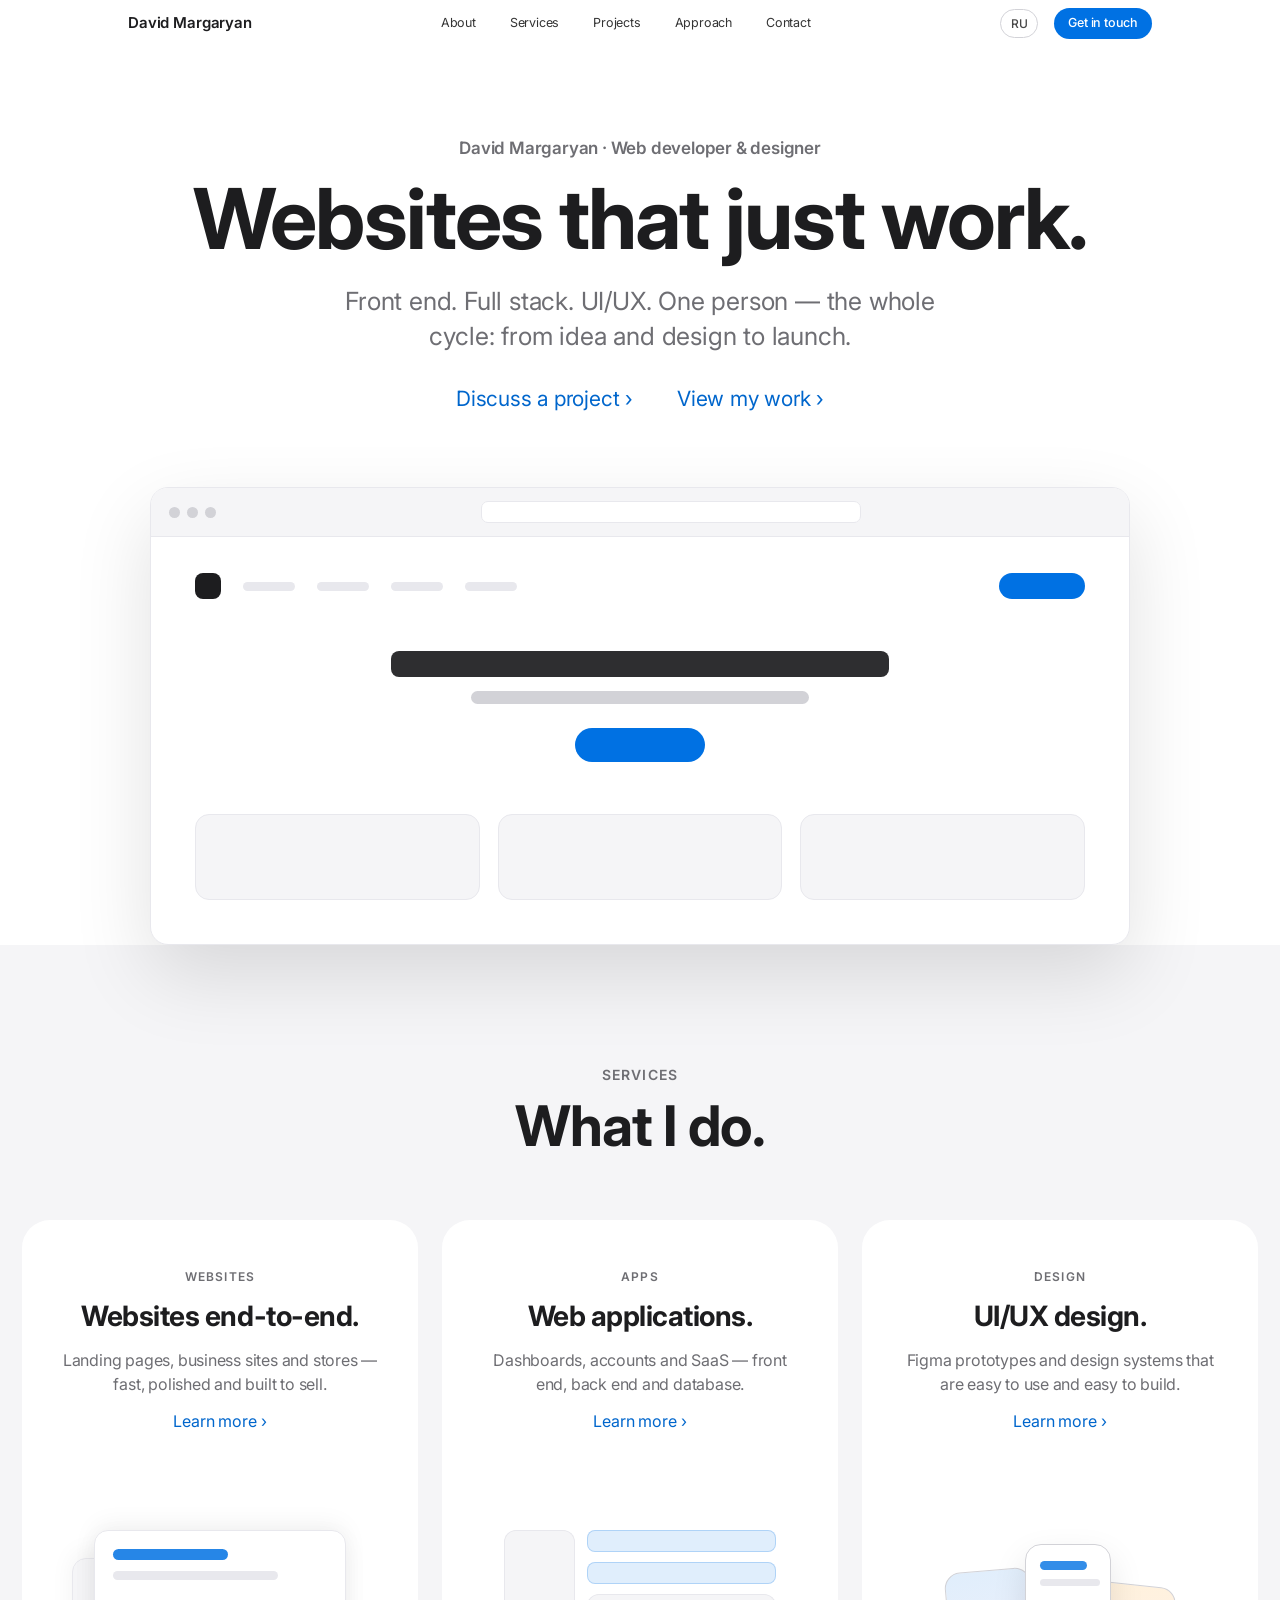
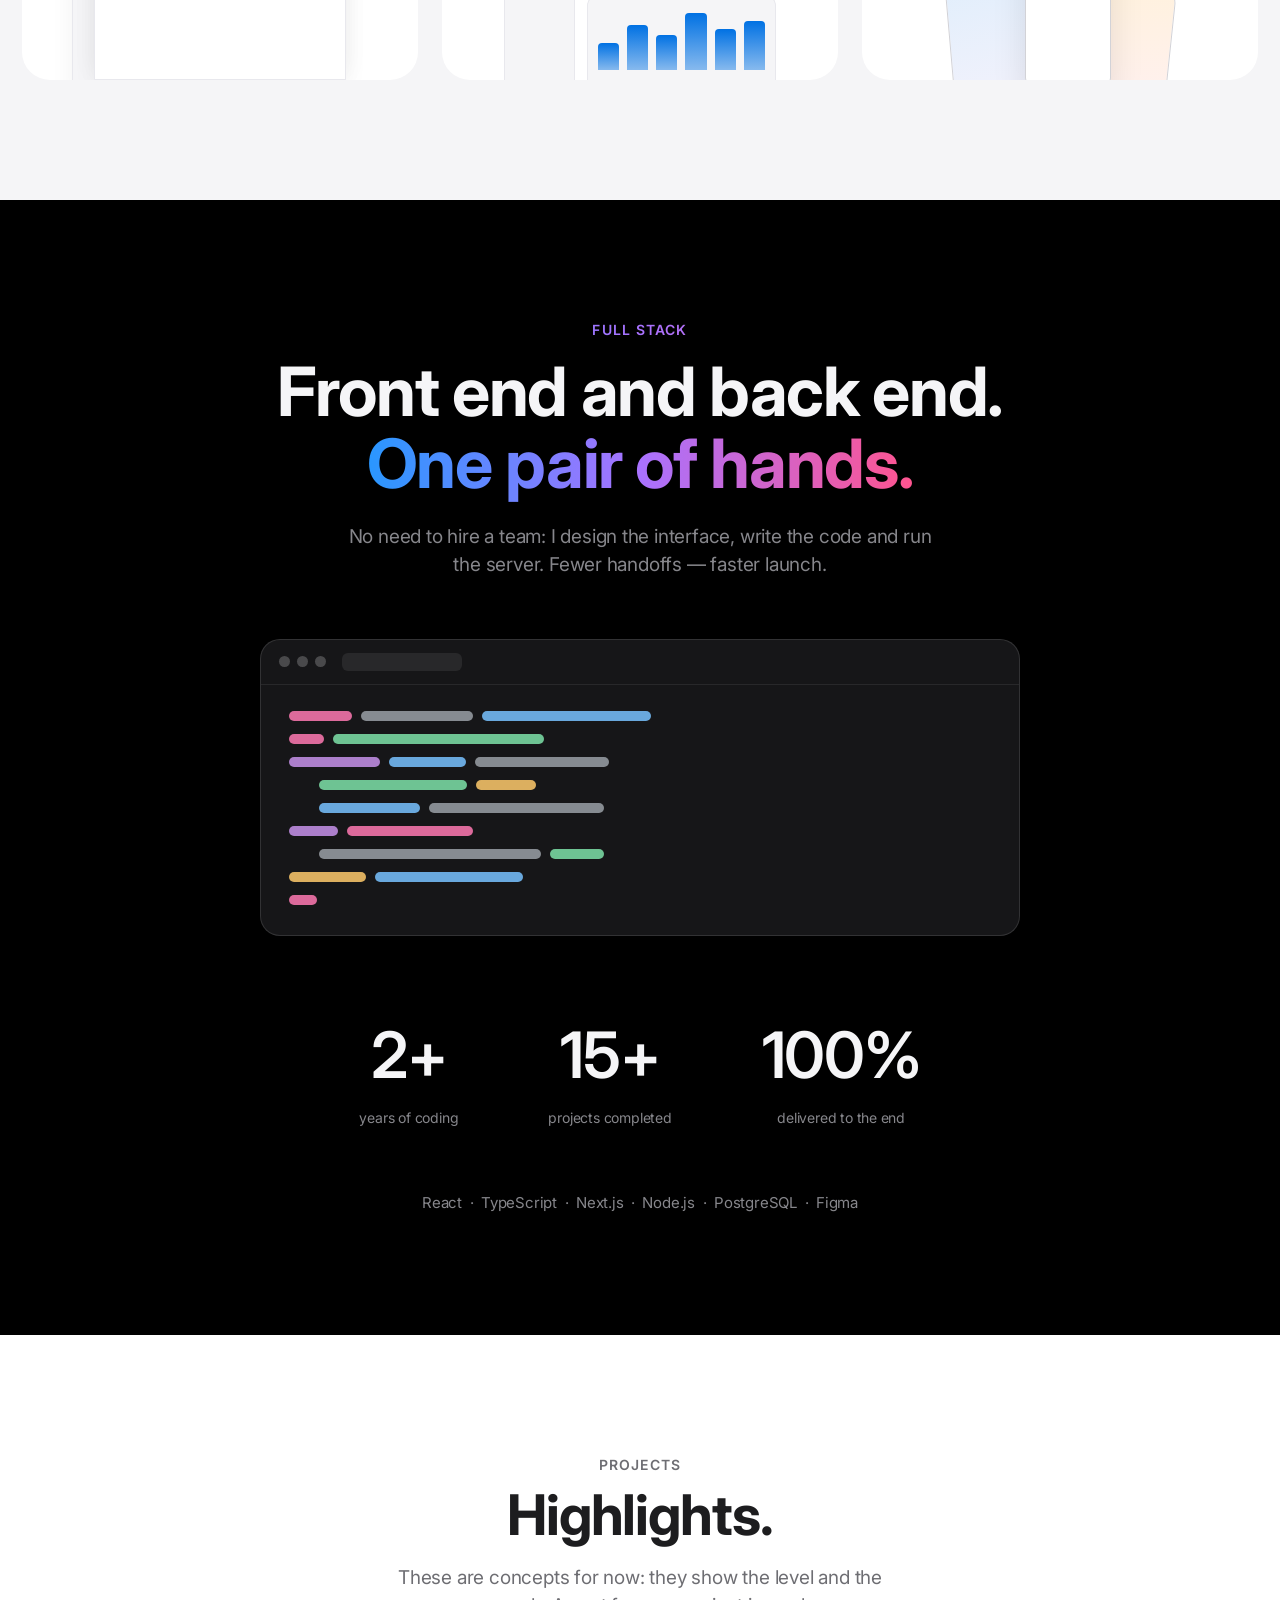
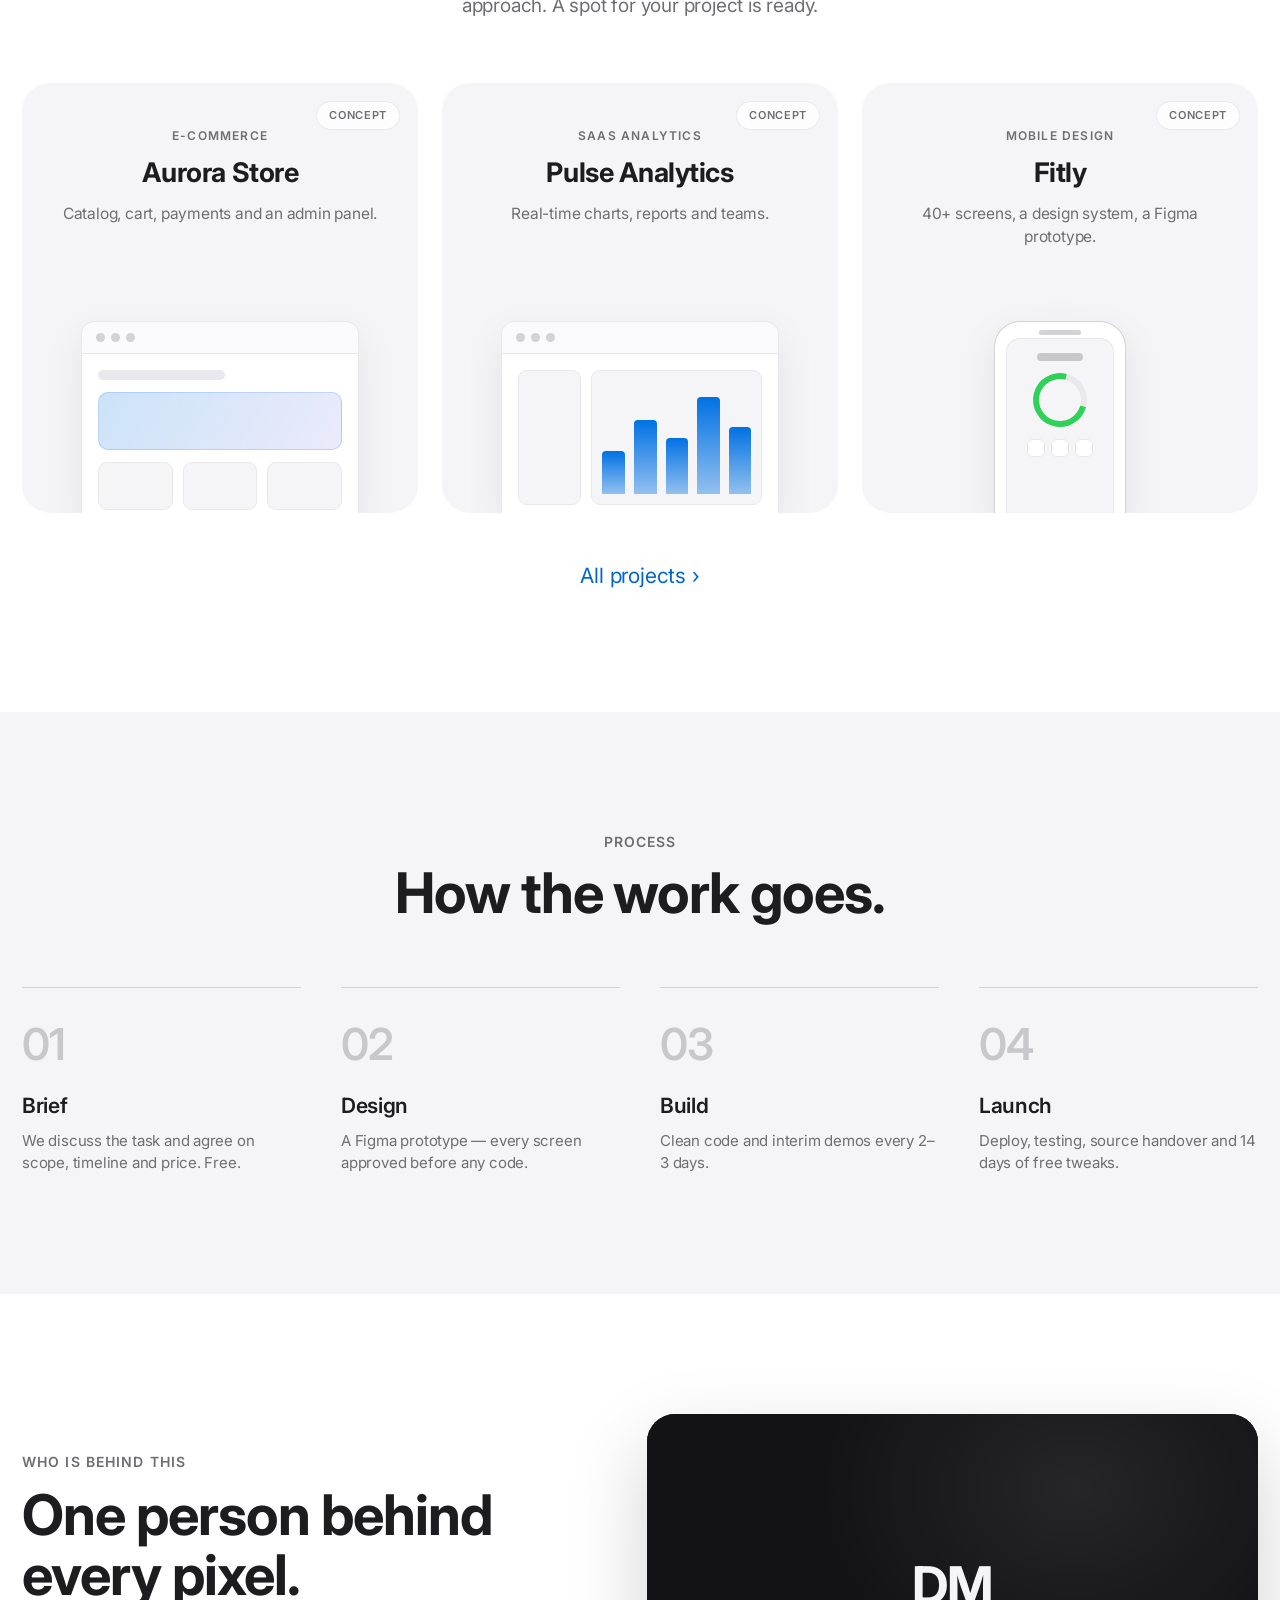
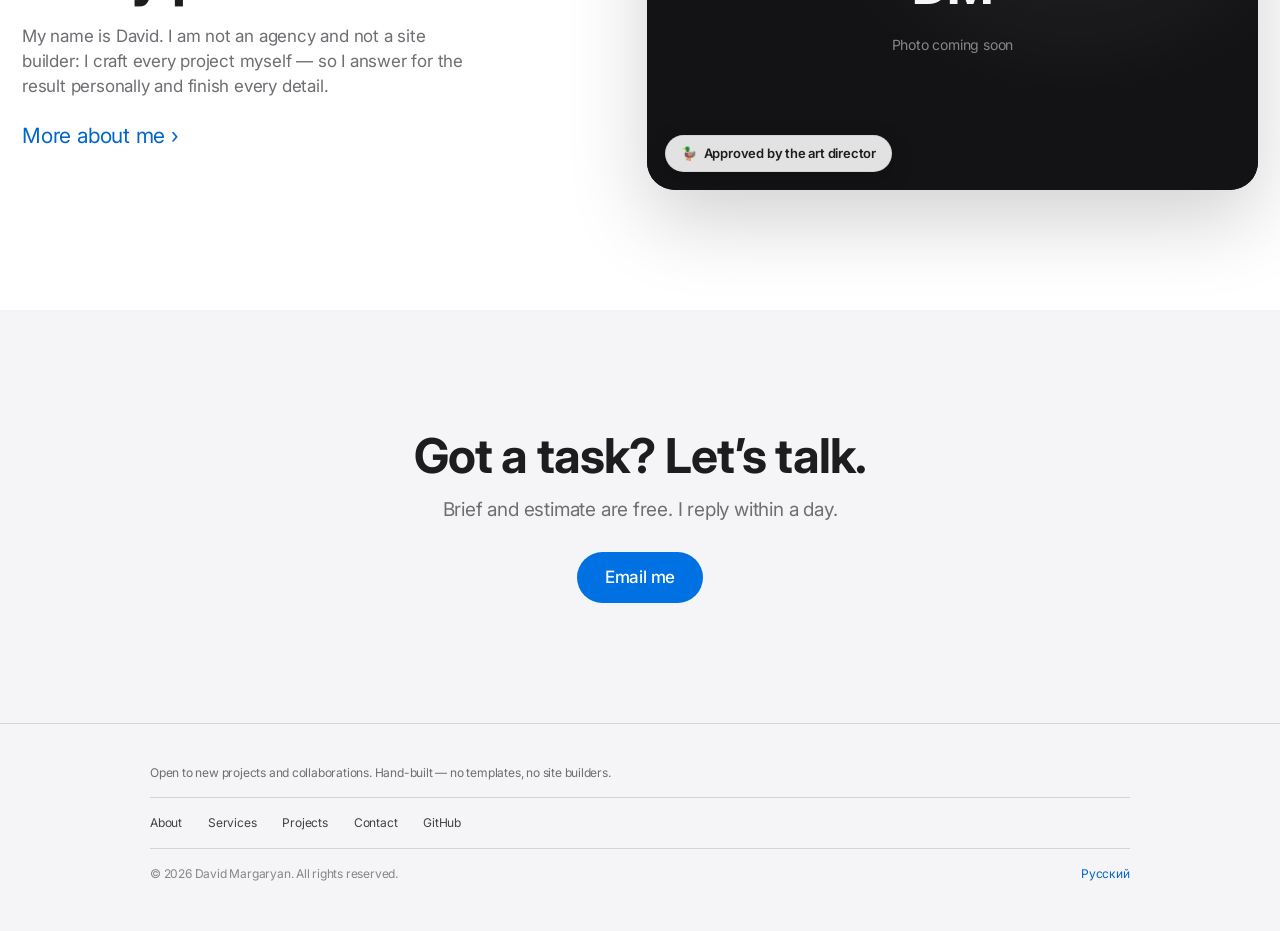
==== commit 6ff843b7: "split into separate pages, add 404" ====
--- a/index.html
+++ b/index.html
@@ -11,6 +11,7 @@
   <meta property="og:type" content="website">
   <meta property="og:title" content="Давид Маргарян — сайты, веб-приложения, UI/UX">
   <meta property="og:description" content="Сайты, которые просто работают. От идеи до запуска.">
+  <meta property="og:image" content="https://sskiperr.github.io/portfolio/img/david.jpg">
 
   <link rel="icon" type="image/svg+xml" href="favicon.svg">
 
@@ -22,23 +23,24 @@
   <link rel="stylesheet" href="css/style.css">
   <script>document.documentElement.classList.replace('no-js','js');</script>
 </head>
-<body id="top">
+<body id="top" data-title-key="meta.title.home" data-desc-key="meta.desc.home">
 
   <!-- ===================== NAV ===================== -->
   <header class="nav" id="navbar">
     <div class="nav__inner">
-      <a href="#top" class="nav__logo" aria-label="David Margaryan — home">David Margaryan</a>
+      <a href="index.html" class="nav__logo" aria-label="David Margaryan — home">David Margaryan</a>
 
       <nav class="nav__links" aria-label="Основная навигация">
-        <a href="#services" class="nav__link" data-i18n="nav.services">Услуги</a>
-        <a href="#projects" class="nav__link" data-i18n="nav.projects">Проекты</a>
-        <a href="#process" class="nav__link" data-i18n="nav.process">Подход</a>
-        <a href="#contact" class="nav__link" data-i18n="nav.contact">Контакты</a>
+        <a href="about.html" class="nav__link" data-i18n="nav.about">Обо мне</a>
+        <a href="index.html#services" class="nav__link" data-i18n="nav.services">Услуги</a>
+        <a href="projects.html" class="nav__link" data-i18n="nav.projects">Проекты</a>
+        <a href="index.html#process" class="nav__link" data-i18n="nav.process">Подход</a>
+        <a href="contact.html" class="nav__link" data-i18n="nav.contact">Контакты</a>
       </nav>
 
       <div class="nav__actions">
-        <button class="lang-toggle lang-toggle--short" id="navLang" type="button" aria-label="Switch language">EN</button>
-        <a href="#contact" class="nav__cta" data-i18n="nav.cta">Связаться</a>
+        <button class="lang-toggle lang-toggle--short" type="button" aria-label="Switch language">EN</button>
+        <a href="contact.html" class="nav__cta" data-i18n="nav.cta">Связаться</a>
         <button class="burger" id="burger" type="button" aria-label="Меню" aria-expanded="false">
           <span></span><span></span>
         </button>
@@ -49,12 +51,13 @@
   <!-- Mobile menu -->
   <div class="menu" id="mobileMenu">
     <nav class="menu__links" aria-label="Мобильное меню">
-      <a href="#services" class="menu__link" data-i18n="nav.services">Услуги</a>
-      <a href="#projects" class="menu__link" data-i18n="nav.projects">Проекты</a>
-      <a href="#process" class="menu__link" data-i18n="nav.process">Подход</a>
-      <a href="#contact" class="menu__link" data-i18n="nav.contact">Контакты</a>
+      <a href="about.html" class="menu__link" data-i18n="nav.about">Обо мне</a>
+      <a href="index.html#services" class="menu__link" data-i18n="nav.services">Услуги</a>
+      <a href="projects.html" class="menu__link" data-i18n="nav.projects">Проекты</a>
+      <a href="index.html#process" class="menu__link" data-i18n="nav.process">Подход</a>
+      <a href="contact.html" class="menu__link" data-i18n="nav.contact">Контакты</a>
     </nav>
-    <button class="lang-toggle menu__lang" id="menuLang" type="button">English</button>
+    <button class="lang-toggle menu__lang" type="button">English</button>
   </div>
 
   <main>
@@ -64,12 +67,12 @@
       <h1 class="hero__title" data-i18n="hero.title">Сайты, которые просто работают.</h1>
       <p class="hero__sub" data-i18n="hero.sub">Frontend. Fullstack. UI/UX. Один человек — весь цикл: от идеи и дизайна до запуска.</p>
       <div class="hero__links">
-        <a href="#contact" class="link-arrow" data-i18n="hero.cta1">Обсудить проект</a>
-        <a href="#projects" class="link-arrow" data-i18n="hero.cta2">Смотреть работы</a>
+        <a href="contact.html" class="link-arrow" data-i18n="hero.cta1">Обсудить проект</a>
+        <a href="projects.html" class="link-arrow" data-i18n="hero.cta2">Смотреть работы</a>
       </div>
 
       <div class="hero__shot" aria-hidden="true">
-        <div class="win">
+        <div class="win" id="heroWin">
           <div class="win__bar">
             <span class="win__dots"><i></i><i></i><i></i></span>
             <span class="win__url"></span>
@@ -104,7 +107,7 @@
             <p class="tile__kind" data-i18n="svc1.kind">Сайты</p>
             <h3 class="tile__title" data-i18n="svc1.title">Сайты под ключ.</h3>
             <p class="tile__desc" data-i18n="svc1.desc">Лендинги, корпоративные сайты и магазины — быстрые, аккуратные, продающие.</p>
-            <a href="#contact" class="link-arrow link-arrow--sm" data-i18n="ui.more">Подробнее</a>
+            <a href="projects.html" class="link-arrow link-arrow--sm" data-i18n="ui.more">Подробнее</a>
             <div class="tile__visual" aria-hidden="true">
               <div class="layers"><i></i><i></i><i></i></div>
             </div>
@@ -114,7 +117,7 @@
             <p class="tile__kind" data-i18n="svc2.kind">Приложения</p>
             <h3 class="tile__title" data-i18n="svc2.title">Веб-приложения.</h3>
             <p class="tile__desc" data-i18n="svc2.desc">Личные кабинеты, дашборды и SaaS — фронтенд, бэкенд и база данных.</p>
-            <a href="#contact" class="link-arrow link-arrow--sm" data-i18n="ui.more">Подробнее</a>
+            <a href="projects.html" class="link-arrow link-arrow--sm" data-i18n="ui.more">Подробнее</a>
             <div class="tile__visual" aria-hidden="true">
               <div class="dash">
                 <i class="dash__side"></i>
@@ -130,7 +133,7 @@
             <p class="tile__kind" data-i18n="svc3.kind">Дизайн</p>
             <h3 class="tile__title" data-i18n="svc3.title">UI/UX-дизайн.</h3>
             <p class="tile__desc" data-i18n="svc3.desc">Прототипы и дизайн-системы в Figma, которые удобно использовать и легко собрать.</p>
-            <a href="#contact" class="link-arrow link-arrow--sm" data-i18n="ui.more">Подробнее</a>
+            <a href="projects.html" class="link-arrow link-arrow--sm" data-i18n="ui.more">Подробнее</a>
             <div class="tile__visual" aria-hidden="true">
               <div class="frames"><i class="frames__a"></i><i class="frames__b"></i><i class="frames__c"></i></div>
             </div>
@@ -186,16 +189,16 @@
       </div>
     </section>
 
-    <!-- ===================== PROJECTS ===================== -->
+    <!-- ===================== FEATURED PROJECTS ===================== -->
     <section class="section" id="projects">
       <div class="container-wide">
         <div class="sec-head reveal">
-          <p class="sec-label" data-i18n="proj.label">Проекты</p>
-          <h2 class="sec-title" data-i18n="proj.title">Избранные работы.</h2>
+          <p class="sec-label" data-i18n="projHome.label">Проекты</p>
+          <h2 class="sec-title" data-i18n="projHome.title">Избранное.</h2>
           <p class="sec-sub" data-i18n="proj.sub">Пока это концепты: они показывают уровень и подход. Место для вашего проекта уже готово.</p>
         </div>
 
-        <div class="cards" data-stagger>
+        <div class="cards cards--three" data-stagger>
 
           <!-- Aurora Store -->
           <article class="card reveal">
@@ -203,7 +206,6 @@
             <p class="card__kind" data-i18n="p1.kind">Интернет-магазин</p>
             <h3 class="card__title">Aurora Store</h3>
             <p class="card__desc" data-i18n="p1.desc">Каталог, корзина, оплата и админ-панель.</p>
-            <p class="card__tech">React · Node.js · Stripe</p>
             <div class="card__visual" aria-hidden="true">
               <div class="miniwin">
                 <div class="miniwin__bar"><i></i><i></i><i></i></div>
@@ -222,7 +224,6 @@
             <p class="card__kind" data-i18n="p2.kind">SaaS-аналитика</p>
             <h3 class="card__title">Pulse Analytics</h3>
             <p class="card__desc" data-i18n="p2.desc">Графики в реальном времени, отчёты и команды.</p>
-            <p class="card__tech">Next.js · TypeScript · PostgreSQL</p>
             <div class="card__visual" aria-hidden="true">
               <div class="miniwin">
                 <div class="miniwin__bar"><i></i><i></i><i></i></div>
@@ -234,52 +235,12 @@
             </div>
           </article>
 
-          <!-- Brew & Beans -->
-          <article class="card reveal">
-            <span class="card__badge" data-i18n="proj.concept">Концепт</span>
-            <p class="card__kind" data-i18n="p3.kind">Лендинг</p>
-            <h3 class="card__title">Brew &amp; Beans</h3>
-            <p class="card__desc" data-i18n="p3.desc">Кофейная сеть: меню, карта, бронь столиков.</p>
-            <p class="card__tech">HTML · SCSS · GSAP</p>
-            <div class="card__visual" aria-hidden="true">
-              <div class="miniwin">
-                <div class="miniwin__bar"><i></i><i></i><i></i></div>
-                <div class="miniwin__body miniwin__body--center">
-                  <span class="mv-circle"></span>
-                  <div class="mv-line" style="width:58%"></div>
-                  <div class="mv-line mv-line--light" style="width:38%"></div>
-                  <div class="mv-pill mv-pill--warm"></div>
-                </div>
-              </div>
-            </div>
-          </article>
-
-          <!-- TaskFlow -->
-          <article class="card reveal">
-            <span class="card__badge" data-i18n="proj.concept">Концепт</span>
-            <p class="card__kind" data-i18n="p4.kind">Командный канбан</p>
-            <h3 class="card__title">TaskFlow</h3>
-            <p class="card__desc" data-i18n="p4.desc">Доски, дедлайны и совместная работа.</p>
-            <p class="card__tech">React · Express · MongoDB</p>
-            <div class="card__visual" aria-hidden="true">
-              <div class="miniwin">
-                <div class="miniwin__bar"><i></i><i></i><i></i></div>
-                <div class="miniwin__body miniwin__body--row">
-                  <div class="mv-col"><i></i><i></i><i class="is-accent"></i></div>
-                  <div class="mv-col"><i class="is-accent"></i><i></i></div>
-                  <div class="mv-col"><i></i><i></i><i></i></div>
-                </div>
-              </div>
-            </div>
-          </article>
-
           <!-- Fitly -->
           <article class="card reveal">
             <span class="card__badge" data-i18n="proj.concept">Концепт</span>
             <p class="card__kind" data-i18n="p5.kind">Мобильный дизайн</p>
             <h3 class="card__title">Fitly</h3>
             <p class="card__desc" data-i18n="p5.desc">40+ экранов, дизайн-система, прототип в Figma.</p>
-            <p class="card__tech">Figma · UI-Kit · Prototype</p>
             <div class="card__visual" aria-hidden="true">
               <div class="phone">
                 <span class="phone__notch"></span>
@@ -292,25 +253,11 @@
             </div>
           </article>
 
-          <!-- Estate One -->
-          <article class="card reveal">
-            <span class="card__badge" data-i18n="proj.concept">Концепт</span>
-            <p class="card__kind" data-i18n="p6.kind">Недвижимость</p>
-            <h3 class="card__title">Estate One</h3>
-            <p class="card__desc" data-i18n="p6.desc">Каталог объектов, умные фильтры, заявки.</p>
-            <p class="card__tech">Next.js · Tailwind · Maps API</p>
-            <div class="card__visual" aria-hidden="true">
-              <div class="miniwin">
-                <div class="miniwin__bar"><i></i><i></i><i></i></div>
-                <div class="miniwin__body">
-                  <div class="mv-search"></div>
-                  <div class="mv-row mv-row--cards"><span><i></i><b></b></span><span><i></i><b></b></span></div>
-                </div>
-              </div>
-            </div>
-          </article>
-
-        </div>
+        </div>
+
+        <p class="more-row reveal">
+          <a href="projects.html" class="link-arrow" data-i18n="ui.allProjects">Все проекты</a>
+        </p>
       </div>
     </section>
 
@@ -347,31 +294,33 @@
       </div>
     </section>
 
-    <!-- ===================== STATEMENT ===================== -->
-    <section class="section statement">
+    <!-- ===================== ABOUT TEASER ===================== -->
+    <section class="section teaser">
+      <div class="container-wide teaser__grid">
+        <div class="teaser__text reveal">
+          <p class="sec-label" data-i18n="teaser.label">Кто за этим стоит</p>
+          <h2 class="sec-title" data-i18n="teaser.title">За каждым пикселем — один человек.</h2>
+          <p class="teaser__p" data-i18n="teaser.p">Меня зовут Давид. Я не агентство и не конструктор: каждый проект делаю сам — поэтому отвечаю за результат лично и довожу детали до конца.</p>
+          <a href="about.html" class="link-arrow" data-i18n="ui.aboutMore">Больше обо мне</a>
+        </div>
+        <figure class="photo-card reveal" id="teaserPhoto">
+          <img src="img/david.jpg" alt="Давид Маргарян" class="js-photo" loading="lazy" width="1110" height="683">
+          <div class="photo-fallback" aria-hidden="true">
+            <span class="photo-fallback__mark">DM</span>
+            <span class="photo-fallback__note" data-i18n="ui.photoSoon">Фото скоро здесь</span>
+          </div>
+          <figcaption class="photo-chip"><span aria-hidden="true">🦆</span> <span data-i18n="teaser.duck">Арт-директор одобрил</span></figcaption>
+        </figure>
+      </div>
+    </section>
+
+    <!-- ===================== CTA BAND ===================== -->
+    <section class="section section--gray cta-band">
       <div class="container">
-        <h2 class="statement__title reveal" data-i18n="state.title">Хороший сайт — это скорость, ясность и деталь, доведённая до конца.</h2>
-        <p class="statement__sub reveal" data-i18n="state.sub">Поэтому каждый проект я веду сам — от первого эскиза до продакшена.</p>
-      </div>
-    </section>
-
-    <!-- ===================== CONTACT ===================== -->
-    <section class="section section--gray contact" id="contact">
-      <div class="container">
-        <h2 class="contact__title reveal" data-i18n="ct.title">Сделаем что-то отличное.</h2>
-        <p class="contact__sub reveal" data-i18n="ct.sub">Расскажите о задаче — отвечу в течение дня.</p>
-
-        <div class="contact__actions reveal">
-          <a class="btn-blue" href="mailto:davidmargaryan200620@gmail.com" data-i18n="ct.btn">Написать мне</a>
-        </div>
-
-        <div class="contact__row reveal">
-          <span class="contact__email">davidmargaryan200620@gmail.com</span>
-          <button class="link-arrow link-arrow--sm" id="copyEmail" type="button" data-i18n="ct.copy">Скопировать email</button>
-          <a class="link-arrow link-arrow--sm" href="https://github.com/sskiperr" target="_blank" rel="noopener">GitHub</a>
-          <!-- Telegram: раскомментируй и впиши свой ник
-          <a class="link-arrow link-arrow--sm" href="https://t.me/your_username" target="_blank" rel="noopener">Telegram</a>
-          -->
+        <h2 class="cta-band__title reveal" data-i18n="cta.title">Есть задача? Обсудим.</h2>
+        <p class="cta-band__sub reveal" data-i18n="cta.sub">Бриф и оценка — бесплатно. Отвечаю в течение дня.</p>
+        <div class="cta-band__actions reveal">
+          <a href="contact.html" class="btn-blue" data-i18n="ct.btn">Написать мне</a>
         </div>
       </div>
     </section>
@@ -380,17 +329,17 @@
   <!-- ===================== FOOTER ===================== -->
   <footer class="footer">
     <div class="container">
-      <p class="footer__note" data-i18n="foot.open">Открыт к новым проектам и сотрудничеству.</p>
+      <p class="footer__note"><span data-i18n="foot.open">Открыт к новым проектам и сотрудничеству.</span> <span data-i18n="foot.made">Сайт сделан вручную — без шаблонов и конструкторов.</span></p>
       <nav class="footer__nav" aria-label="Футер">
-        <a href="#services" data-i18n="nav.services">Услуги</a>
-        <a href="#projects" data-i18n="nav.projects">Проекты</a>
-        <a href="#process" data-i18n="nav.process">Подход</a>
-        <a href="#contact" data-i18n="nav.contact">Контакты</a>
+        <a href="about.html" data-i18n="nav.about">Обо мне</a>
+        <a href="index.html#services" data-i18n="nav.services">Услуги</a>
+        <a href="projects.html" data-i18n="nav.projects">Проекты</a>
+        <a href="contact.html" data-i18n="nav.contact">Контакты</a>
         <a href="https://github.com/sskiperr" target="_blank" rel="noopener">GitHub</a>
       </nav>
       <div class="footer__bottom">
-        <p>© <span id="year">2026</span> David Margaryan. <span data-i18n="foot.rights">Все права защищены.</span></p>
-        <button class="lang-toggle" id="footerLang" type="button">English</button>
+        <p>© <span class="js-year">2026</span> David Margaryan. <span data-i18n="foot.rights">Все права защищены.</span></p>
+        <button class="lang-toggle" type="button">English</button>
       </div>
     </div>
   </footer>
--- a/css/style.css
+++ b/css/style.css
@@ -1510,6 +1510,618 @@
   }
 }
 
+/* ============================================================
+   Multi-page components
+   ============================================================ */
+
+/* ---------- Page fade-in ---------- */
+@keyframes pageIn {
+  from { opacity: 0; }
+  to   { opacity: 1; }
+}
+
+body {
+  animation: pageIn 0.45s ease both;
+}
+
+/* ---------- Nav: current page & dark variant ---------- */
+.nav__link.current {
+  color: var(--text);
+  font-weight: 600;
+}
+
+.nav--dark {
+  background: rgba(0, 0, 0, 0.72);
+}
+
+.nav--dark.scrolled {
+  border-bottom-color: rgba(255, 255, 255, 0.14);
+}
+
+.nav--dark .nav__logo {
+  color: #f5f5f7;
+}
+
+.nav--dark .nav__link {
+  color: rgba(255, 255, 255, 0.78);
+}
+
+.nav--dark .nav__link:hover {
+  color: #fff;
+}
+
+.nav--dark .nav__link.current {
+  color: #fff;
+}
+
+.nav--dark .lang-toggle--short {
+  color: rgba(255, 255, 255, 0.85);
+  border-color: rgba(255, 255, 255, 0.32);
+}
+
+.nav--dark .lang-toggle--short:hover {
+  color: #fff;
+  border-color: rgba(255, 255, 255, 0.6);
+}
+
+.nav--dark .burger span {
+  background: #f5f5f7;
+}
+
+/* ---------- Featured grid & more link ---------- */
+.cards--three {
+  grid-template-columns: repeat(3, 1fr);
+}
+
+.cards--three .card {
+  min-height: 430px;
+}
+
+.more-row {
+  margin-top: 48px;
+  text-align: center;
+}
+
+/* ---------- Photo card ---------- */
+.photo-card {
+  position: relative;
+  margin: 0;
+  border-radius: var(--r-tile);
+  overflow: hidden;
+  box-shadow: 0 30px 80px rgba(0, 0, 0, 0.18);
+  background: #0a0a0a;
+}
+
+.photo-card img {
+  width: 100%;
+  height: auto;
+  aspect-ratio: 1110 / 683;
+  object-fit: cover;
+}
+
+.photo-fallback {
+  display: none;
+  aspect-ratio: 1110 / 683;
+  flex-direction: column;
+  align-items: center;
+  justify-content: center;
+  gap: 10px;
+  background:
+    radial-gradient(ellipse 70% 90% at 70% 20%, rgba(255, 255, 255, 0.08), transparent 60%),
+    #131316;
+}
+
+.photo-card.no-photo img {
+  display: none;
+}
+
+.photo-card.no-photo .photo-fallback {
+  display: flex;
+}
+
+.photo-fallback__mark {
+  font-size: 52px;
+  font-weight: 700;
+  letter-spacing: -0.02em;
+  color: #f5f5f7;
+}
+
+.photo-fallback__note {
+  font-size: 14px;
+  color: var(--text-3);
+}
+
+.photo-chip {
+  position: absolute;
+  left: 18px;
+  bottom: 18px;
+  display: inline-flex;
+  align-items: center;
+  gap: 7px;
+  padding: 8px 15px;
+  border-radius: 980px;
+  background: rgba(255, 255, 255, 0.88);
+  -webkit-backdrop-filter: blur(10px);
+  backdrop-filter: blur(10px);
+  border: 1px solid rgba(0, 0, 0, 0.06);
+  font-size: 13px;
+  font-weight: 600;
+  color: var(--text);
+  box-shadow: 0 8px 24px rgba(0, 0, 0, 0.18);
+}
+
+.photo-chip--dark {
+  background: rgba(22, 22, 24, 0.72);
+  border-color: rgba(255, 255, 255, 0.16);
+  color: #f5f5f7;
+}
+
+/* ---------- About teaser (home) ---------- */
+.teaser__grid {
+  display: grid;
+  grid-template-columns: 0.95fr 1.05fr;
+  gap: 72px;
+  align-items: center;
+}
+
+.teaser__text .sec-title {
+  margin-top: 12px;
+}
+
+.teaser__p {
+  margin: 18px 0 22px;
+  max-width: 460px;
+  font-size: 17px;
+  color: var(--text-2);
+}
+
+/* ---------- CTA band ---------- */
+.cta-band {
+  text-align: center;
+}
+
+.cta-band__title {
+  font-size: clamp(30px, 4.4vw, 48px);
+  font-weight: 700;
+  letter-spacing: -0.018em;
+  line-height: 1.08;
+}
+
+.cta-band__sub {
+  margin: 14px auto 0;
+  max-width: 480px;
+  font-size: 19px;
+  color: var(--text-2);
+}
+
+.cta-band__actions {
+  margin-top: 28px;
+}
+
+/* ---------- About hero (dark) ---------- */
+.ahero {
+  background: var(--bg-dark);
+  padding: calc(var(--nav-h) + 80px) 0 100px;
+}
+
+.ahero__head {
+  text-align: center;
+  animation: rise 0.8s 0.05s cubic-bezier(0.2, 0.7, 0.3, 1) both;
+}
+
+.ahero__title {
+  margin-top: 14px;
+  font-size: clamp(40px, 7vw, 76px);
+  font-weight: 700;
+  letter-spacing: -0.02em;
+  line-height: 1.05;
+  color: var(--text-on-dark);
+}
+
+.ahero__sub {
+  margin: 20px auto 0;
+  max-width: 560px;
+  font-size: 21px;
+  color: var(--text-3);
+}
+
+.ahero__photo {
+  max-width: 880px;
+  margin: 60px auto 0;
+  width: min(880px, 100% - 44px);
+  border: 1px solid rgba(255, 255, 255, 0.1);
+  box-shadow: 0 40px 100px rgba(0, 0, 0, 0.6);
+  animation: shot 1s 0.25s cubic-bezier(0.2, 0.7, 0.3, 1) both;
+}
+
+.ahero__facts {
+  margin-top: 60px;
+  display: grid;
+  grid-template-columns: repeat(3, 1fr);
+  gap: 16px;
+}
+
+.afact {
+  padding: 20px 22px;
+  border: 1px solid rgba(255, 255, 255, 0.14);
+  border-radius: 18px;
+  background: rgba(255, 255, 255, 0.04);
+}
+
+.afact__t {
+  display: block;
+  font-size: 15px;
+  font-weight: 600;
+  color: var(--text-on-dark);
+}
+
+.afact__d {
+  display: block;
+  margin-top: 4px;
+  font-size: 13.5px;
+  color: var(--text-3);
+}
+
+/* ---------- Bio ---------- */
+.sec-head--left {
+  text-align: left;
+  margin-bottom: 0;
+}
+
+.bio {
+  display: grid;
+  grid-template-columns: 0.8fr 1.2fr;
+  gap: 64px;
+  align-items: start;
+}
+
+.bio__text p {
+  font-size: 19px;
+  line-height: 1.55;
+  color: var(--text-2);
+}
+
+.bio__text p + p {
+  margin-top: 18px;
+}
+
+/* ---------- Skillsets ---------- */
+.skillsets {
+  display: grid;
+  grid-template-columns: repeat(2, 1fr);
+  gap: 24px;
+}
+
+.skillset {
+  background: #fff;
+  border-radius: 24px;
+  padding: 30px 32px;
+}
+
+.skillset__title {
+  font-size: 17px;
+  font-weight: 600;
+  margin-bottom: 16px;
+}
+
+.chips {
+  display: flex;
+  flex-wrap: wrap;
+  gap: 8px;
+}
+
+.chips li {
+  padding: 8px 16px;
+  border: 1px solid var(--hairline-soft);
+  border-radius: 980px;
+  background: var(--bg-gray);
+  font-size: 13.5px;
+  color: var(--text-2);
+  transition: color var(--tr), border-color var(--tr);
+}
+
+.chips li:hover {
+  color: var(--text);
+  border-color: var(--blue);
+}
+
+/* ---------- Projects page ---------- */
+.phead {
+  padding: calc(var(--nav-h) + 80px) 22px 56px;
+  text-align: center;
+  animation: rise 0.8s 0.05s cubic-bezier(0.2, 0.7, 0.3, 1) both;
+}
+
+.phead__title {
+  margin-top: 14px;
+  font-size: clamp(40px, 7vw, 76px);
+  font-weight: 700;
+  letter-spacing: -0.02em;
+  line-height: 1.05;
+}
+
+.phead__sub {
+  margin: 18px auto 0;
+  max-width: 560px;
+  font-size: 21px;
+  color: var(--text-2);
+}
+
+.section--tight {
+  padding-top: 16px;
+}
+
+.feature {
+  display: grid;
+  grid-template-columns: 1fr 1.05fr;
+  gap: 72px;
+  align-items: center;
+  padding: 64px 0;
+}
+
+.feature + .feature {
+  border-top: 1px solid var(--hairline-soft);
+}
+
+.feature--flip .feature__text {
+  order: 2;
+}
+
+.feature--flip .feature__stage {
+  order: 1;
+}
+
+.feature__title {
+  margin-top: 10px;
+  font-size: 30px;
+  font-weight: 700;
+  letter-spacing: -0.017em;
+  display: flex;
+  align-items: center;
+  flex-wrap: wrap;
+  gap: 12px;
+}
+
+.feature__badge {
+  font-size: 11px;
+  font-weight: 600;
+  letter-spacing: 0.06em;
+  text-transform: uppercase;
+  color: var(--text-2);
+  border: 1px solid var(--hairline);
+  border-radius: 980px;
+  padding: 4px 11px;
+}
+
+.feature__desc {
+  margin-top: 10px;
+  font-size: 17px;
+  color: var(--text-2);
+}
+
+.feature__list {
+  margin-top: 18px;
+  display: grid;
+  gap: 9px;
+}
+
+.feature__list li {
+  position: relative;
+  padding-left: 22px;
+  font-size: 15.5px;
+  color: var(--text-2);
+}
+
+.feature__list li::before {
+  content: "";
+  position: absolute;
+  left: 4px;
+  top: 8px;
+  width: 6px;
+  height: 6px;
+  border-radius: 50%;
+  background: var(--blue);
+}
+
+.feature__text .card__tech {
+  margin-top: 18px;
+}
+
+.feature__stage {
+  background: var(--bg-gray);
+  border-radius: 24px;
+  padding: 40px 40px 0;
+  display: flex;
+  justify-content: center;
+  align-items: flex-end;
+  overflow: hidden;
+  min-height: 320px;
+}
+
+.miniwin--page {
+  width: 100%;
+  max-width: 460px;
+  height: 264px;
+  transform: none;
+  box-shadow: 0 18px 44px rgba(0, 0, 0, 0.08);
+}
+
+.phone--page {
+  transform: none;
+  width: 150px;
+  height: 290px;
+}
+
+/* ---------- Contact page ---------- */
+.chero {
+  padding: calc(var(--nav-h) + 90px) 0 96px;
+  animation: rise 0.8s 0.05s cubic-bezier(0.2, 0.7, 0.3, 1) both;
+}
+
+.chero__note {
+  margin-top: 30px;
+  display: flex;
+  align-items: center;
+  justify-content: center;
+  gap: 9px;
+  font-size: 14px;
+  font-weight: 500;
+  color: var(--text-2);
+}
+
+.avail-dot {
+  width: 9px;
+  height: 9px;
+  border-radius: 50%;
+  background: #30d158;
+  box-shadow: 0 0 0 0 rgba(48, 209, 88, 0.5);
+  animation: availPulse 2.2s infinite;
+}
+
+@keyframes availPulse {
+  0%   { box-shadow: 0 0 0 0 rgba(48, 209, 88, 0.5); }
+  70%  { box-shadow: 0 0 0 8px rgba(48, 209, 88, 0); }
+  100% { box-shadow: 0 0 0 0 rgba(48, 209, 88, 0); }
+}
+
+.steps--three {
+  grid-template-columns: repeat(3, 1fr);
+}
+
+/* ---------- FAQ ---------- */
+.faq__list {
+  max-width: 720px;
+  margin-inline: auto;
+}
+
+.faq__item {
+  border-bottom: 1px solid var(--hairline-soft);
+}
+
+.faq__item summary {
+  display: flex;
+  align-items: center;
+  justify-content: space-between;
+  gap: 20px;
+  padding: 22px 0;
+  font-size: 19px;
+  font-weight: 600;
+  letter-spacing: -0.014em;
+  cursor: pointer;
+  list-style: none;
+  transition: color var(--tr);
+}
+
+.faq__item summary:hover {
+  color: var(--link);
+}
+
+.faq__item summary::-webkit-details-marker {
+  display: none;
+}
+
+.faq__item summary::after {
+  content: "+";
+  flex: none;
+  font-size: 26px;
+  font-weight: 300;
+  line-height: 1;
+  color: var(--text-2);
+  transition: transform 0.3s ease;
+}
+
+.faq__item[open] summary::after {
+  transform: rotate(45deg);
+}
+
+.faq__item p {
+  padding: 0 36px 24px 0;
+  font-size: 16px;
+  color: var(--text-2);
+}
+
+/* ---------- 404 ---------- */
+.nf {
+  min-height: 100svh;
+  display: flex;
+  flex-direction: column;
+  align-items: center;
+  justify-content: center;
+  text-align: center;
+  padding: calc(var(--nav-h) + 40px) 22px 80px;
+}
+
+.nf__code {
+  font-size: 15px;
+  font-weight: 600;
+  letter-spacing: 0.22em;
+  color: var(--text-3);
+}
+
+.nf__title {
+  margin-top: 12px;
+  font-size: clamp(36px, 6vw, 64px);
+  font-weight: 700;
+  letter-spacing: -0.02em;
+}
+
+.nf__sub {
+  margin-top: 16px;
+  font-size: 19px;
+  color: var(--text-2);
+}
+
+.nf__actions {
+  margin-top: 32px;
+}
+
+/* ---------- Multi-page responsive ---------- */
+@media (max-width: 1024px) {
+  .cards--three {
+    grid-template-columns: 1fr;
+    max-width: 560px;
+    margin-inline: auto;
+  }
+}
+
+@media (max-width: 900px) {
+  .teaser__grid,
+  .bio,
+  .feature {
+    grid-template-columns: 1fr;
+    gap: 36px;
+  }
+
+  .feature {
+    padding: 48px 0;
+  }
+
+  .feature--flip .feature__text {
+    order: 1;
+  }
+
+  .feature--flip .feature__stage {
+    order: 2;
+  }
+
+  .feature__stage {
+    padding: 28px 28px 0;
+    min-height: 260px;
+  }
+
+  .ahero__facts {
+    grid-template-columns: 1fr;
+  }
+
+  .skillsets {
+    grid-template-columns: 1fr;
+  }
+
+  .steps--three {
+    grid-template-columns: 1fr;
+  }
+}
+
 /* ---------- Reduced motion ---------- */
 @media (prefers-reduced-motion: reduce) {
   html {
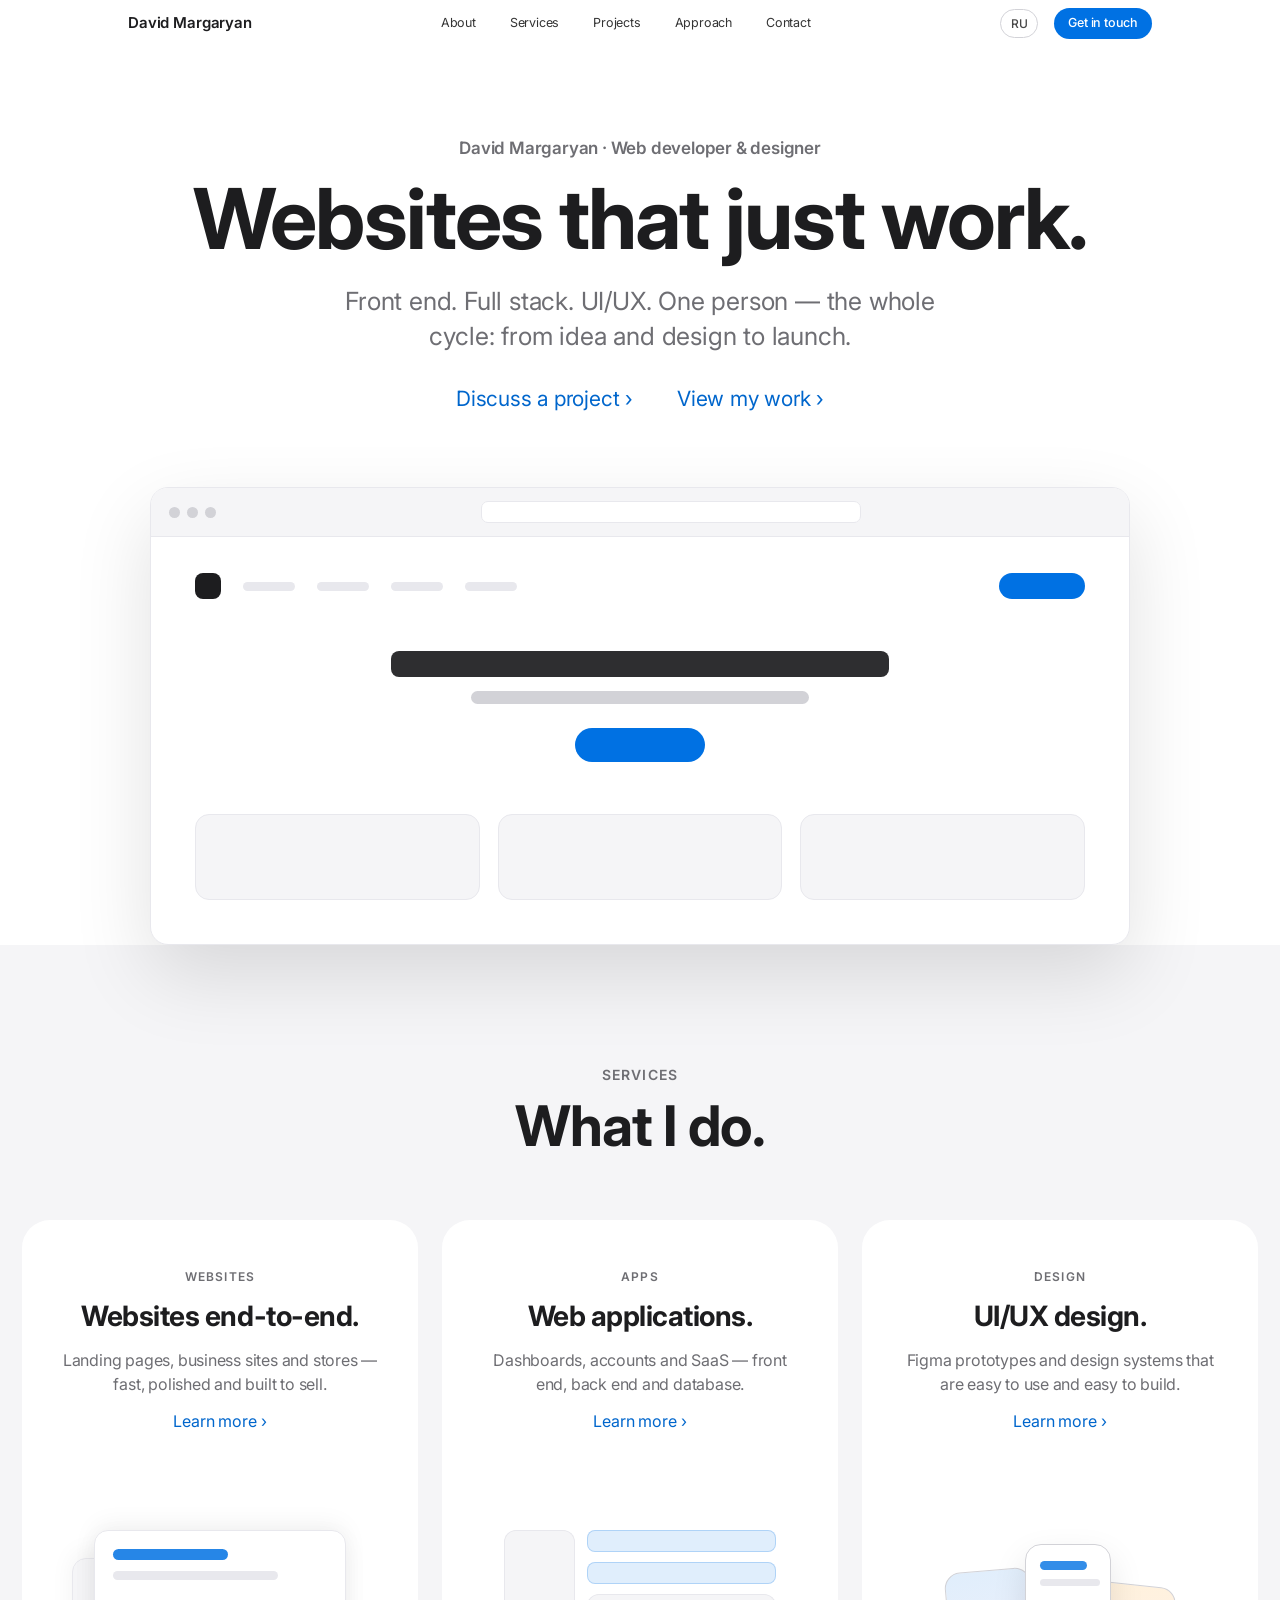
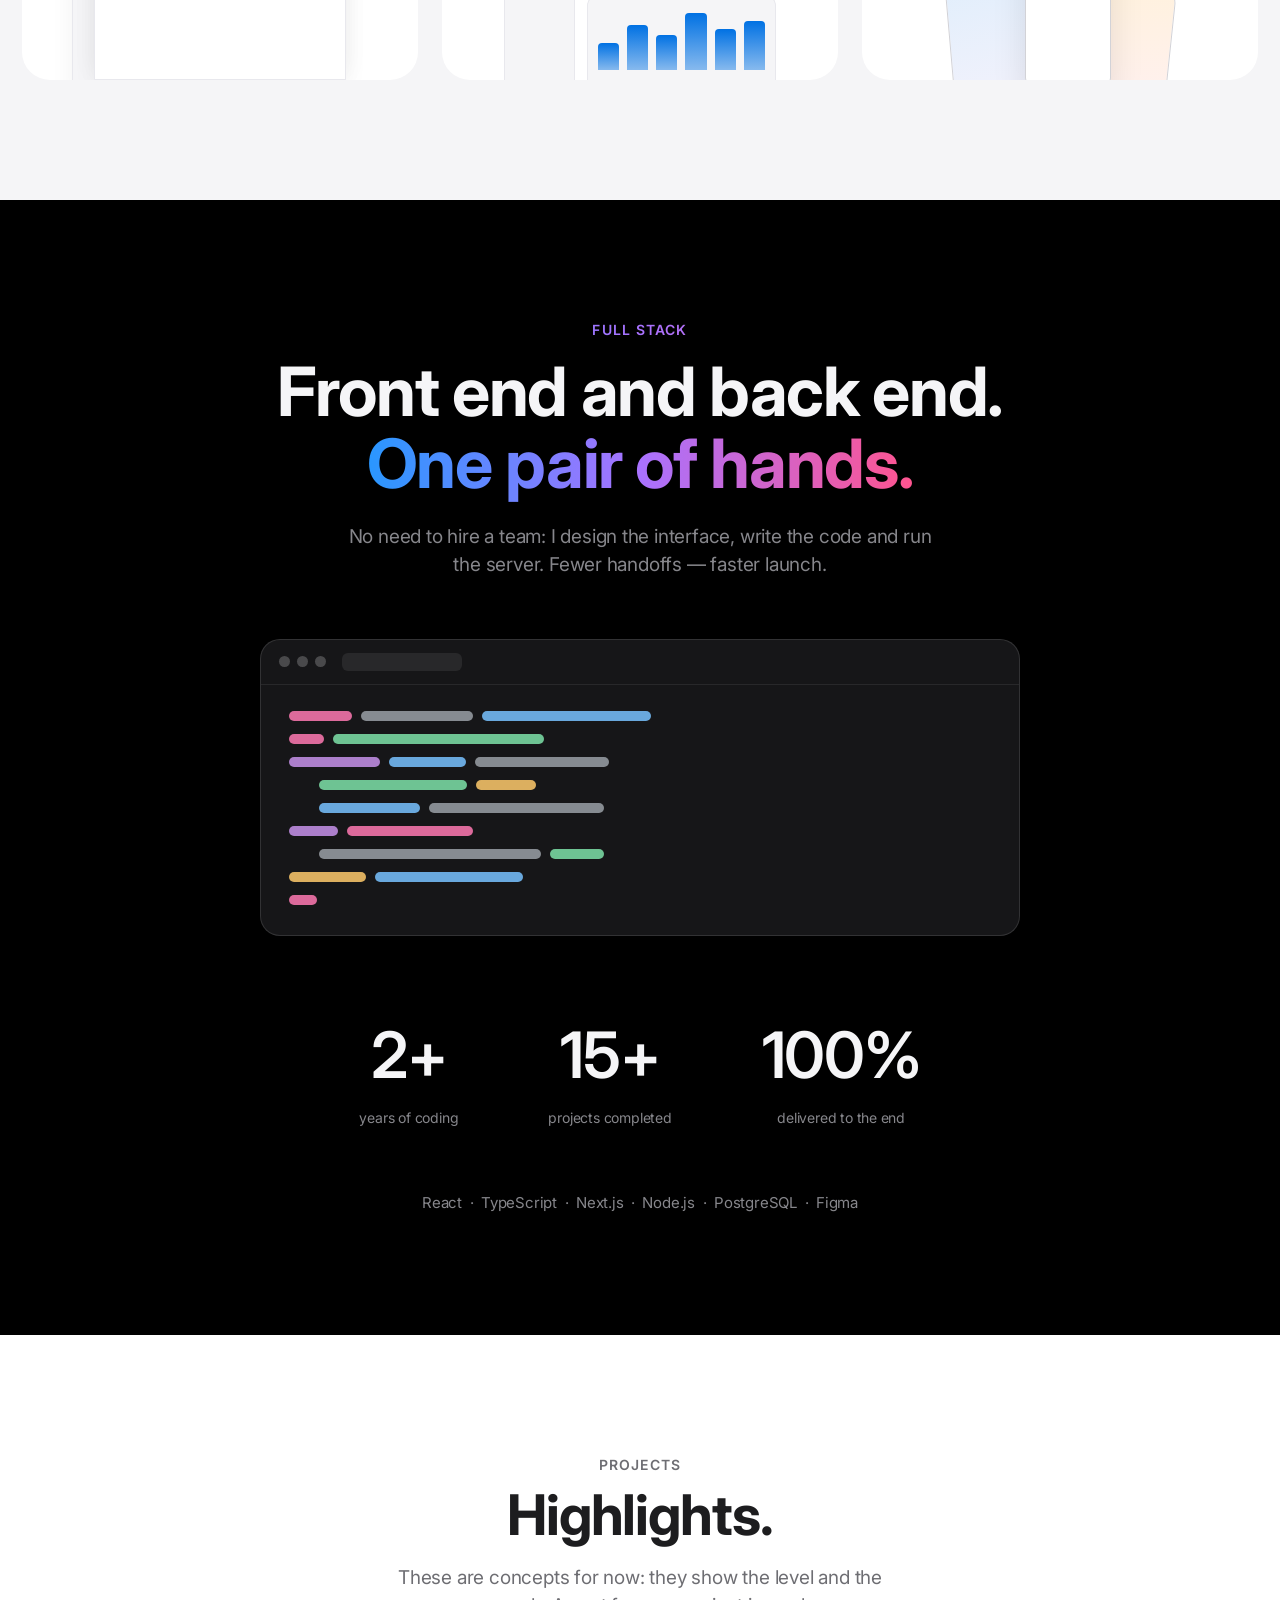
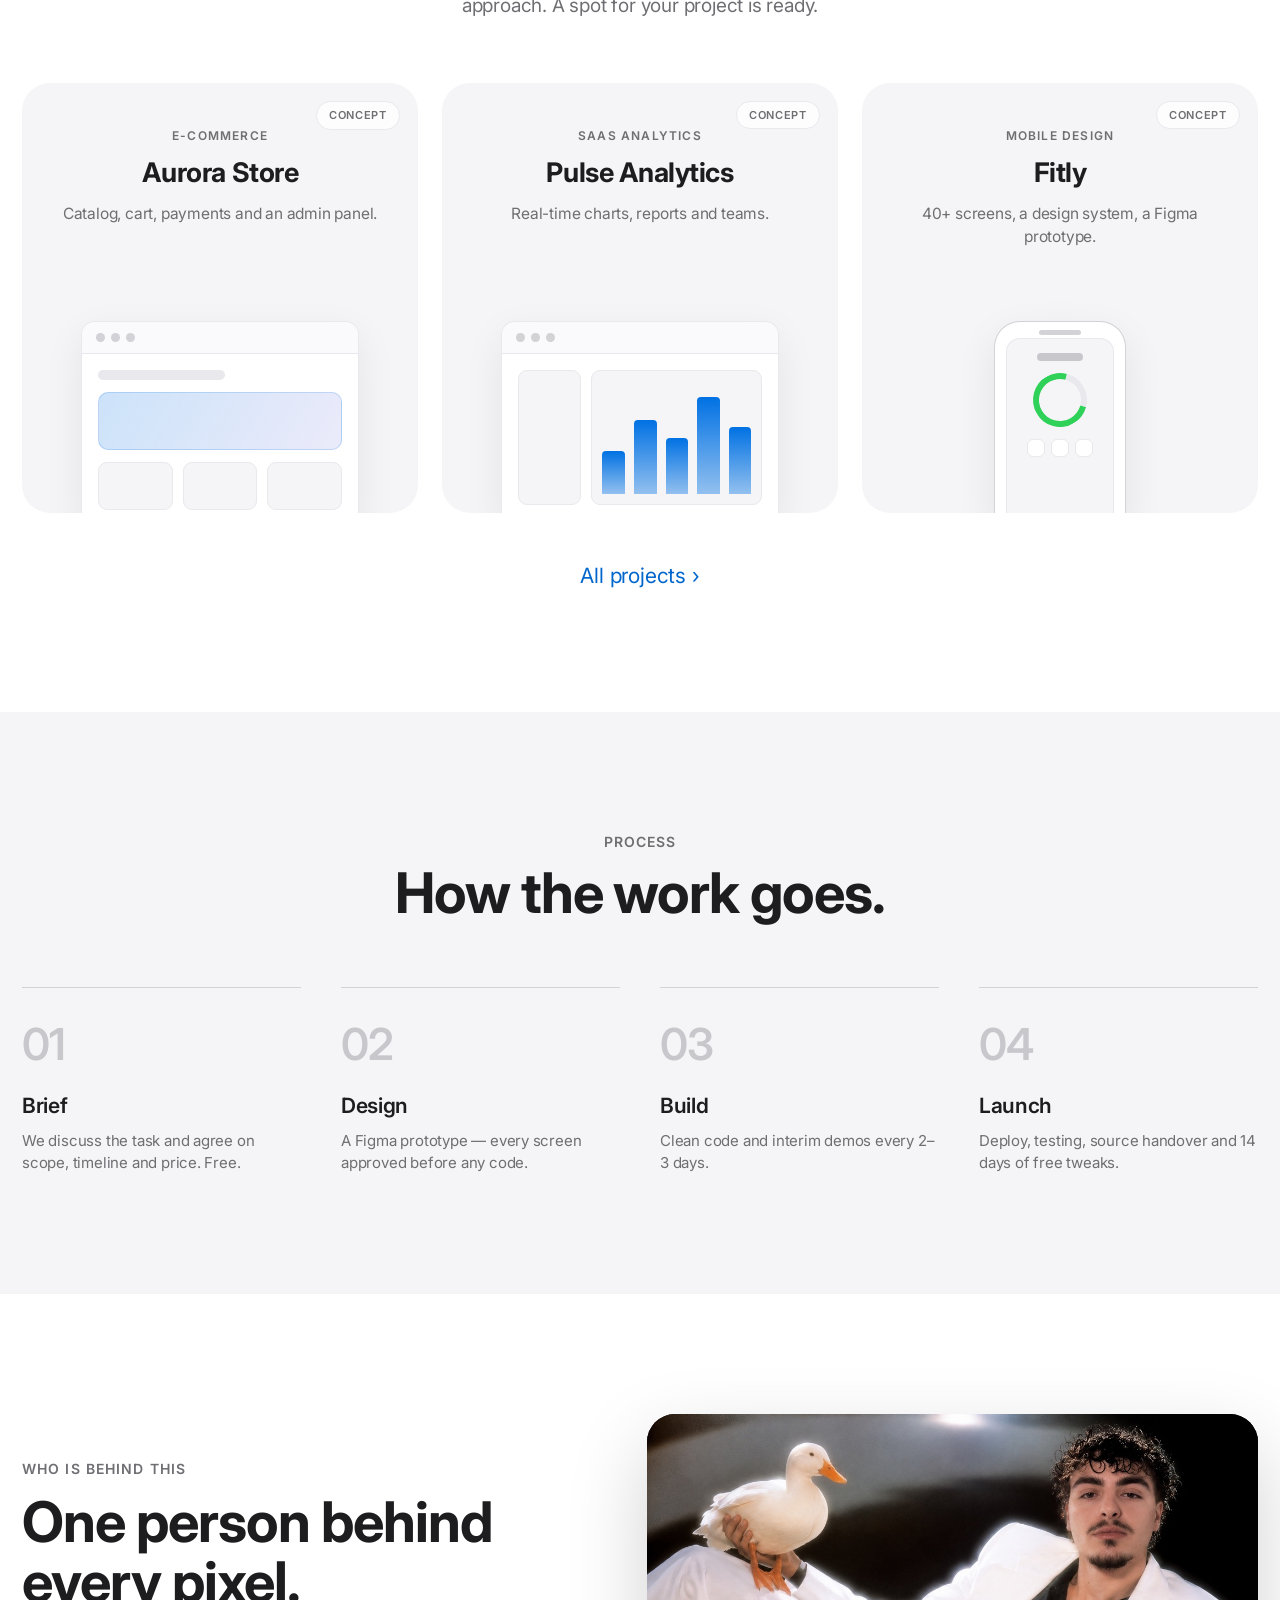
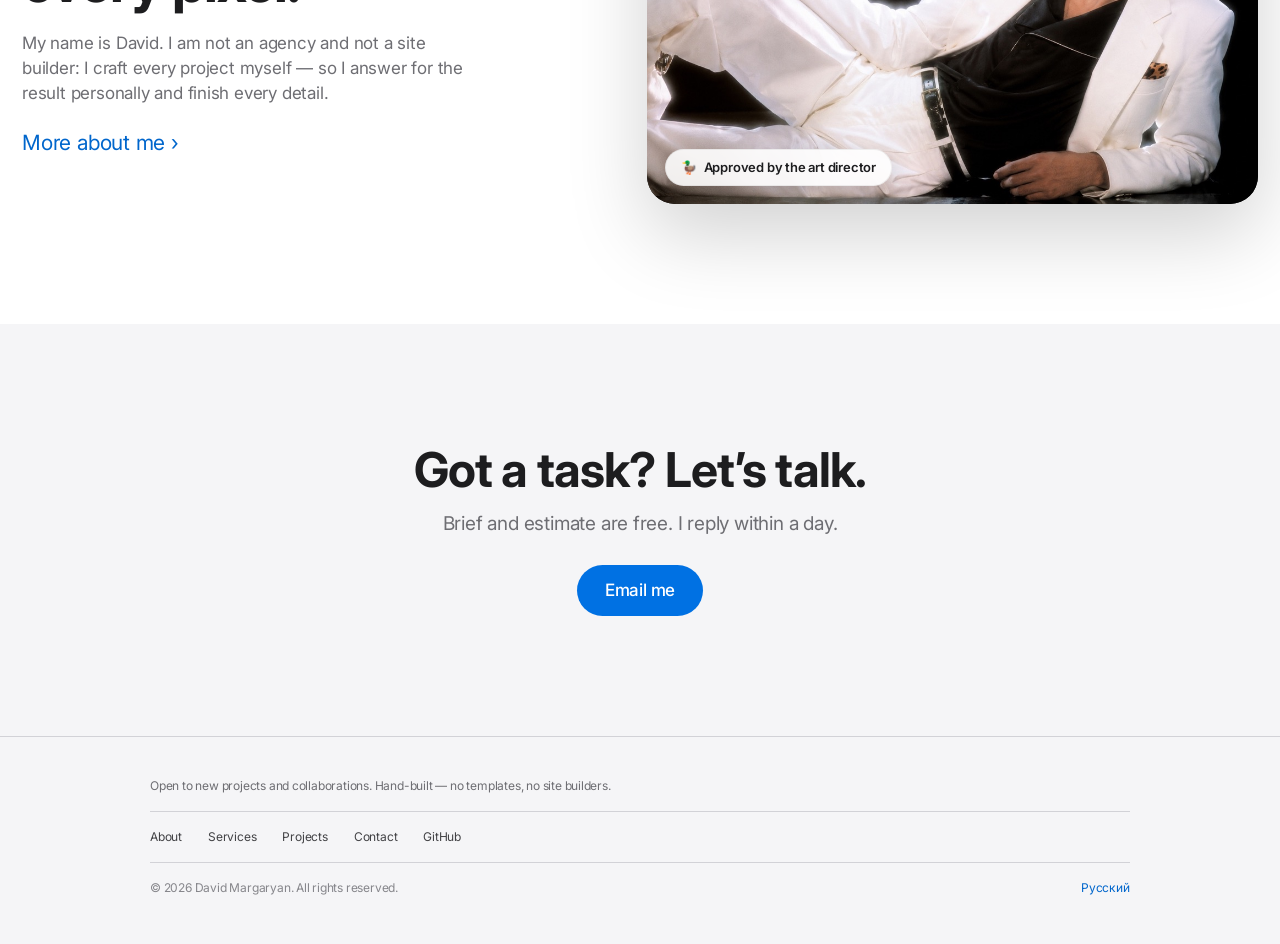
==== commit ace742d6: "fix photo filename and aspect ratio" ====
--- a/index.html
+++ b/index.html
@@ -304,7 +304,7 @@
           <a href="about.html" class="link-arrow" data-i18n="ui.aboutMore">Больше обо мне</a>
         </div>
         <figure class="photo-card reveal" id="teaserPhoto">
-          <img src="img/david.jpg" alt="Давид Маргарян" class="js-photo" loading="lazy" width="1110" height="683">
+          <img src="img/david.jpg" alt="Давид Маргарян" class="js-photo" loading="lazy" width="1110" height="708">
           <div class="photo-fallback" aria-hidden="true">
             <span class="photo-fallback__mark">DM</span>
             <span class="photo-fallback__note" data-i18n="ui.photoSoon">Фото скоро здесь</span>
--- a/css/style.css
+++ b/css/style.css
@@ -1595,13 +1595,13 @@
 .photo-card img {
   width: 100%;
   height: auto;
-  aspect-ratio: 1110 / 683;
+  aspect-ratio: 1110 / 708;
   object-fit: cover;
 }
 
 .photo-fallback {
   display: none;
-  aspect-ratio: 1110 / 683;
+  aspect-ratio: 1110 / 708;
   flex-direction: column;
   align-items: center;
   justify-content: center;
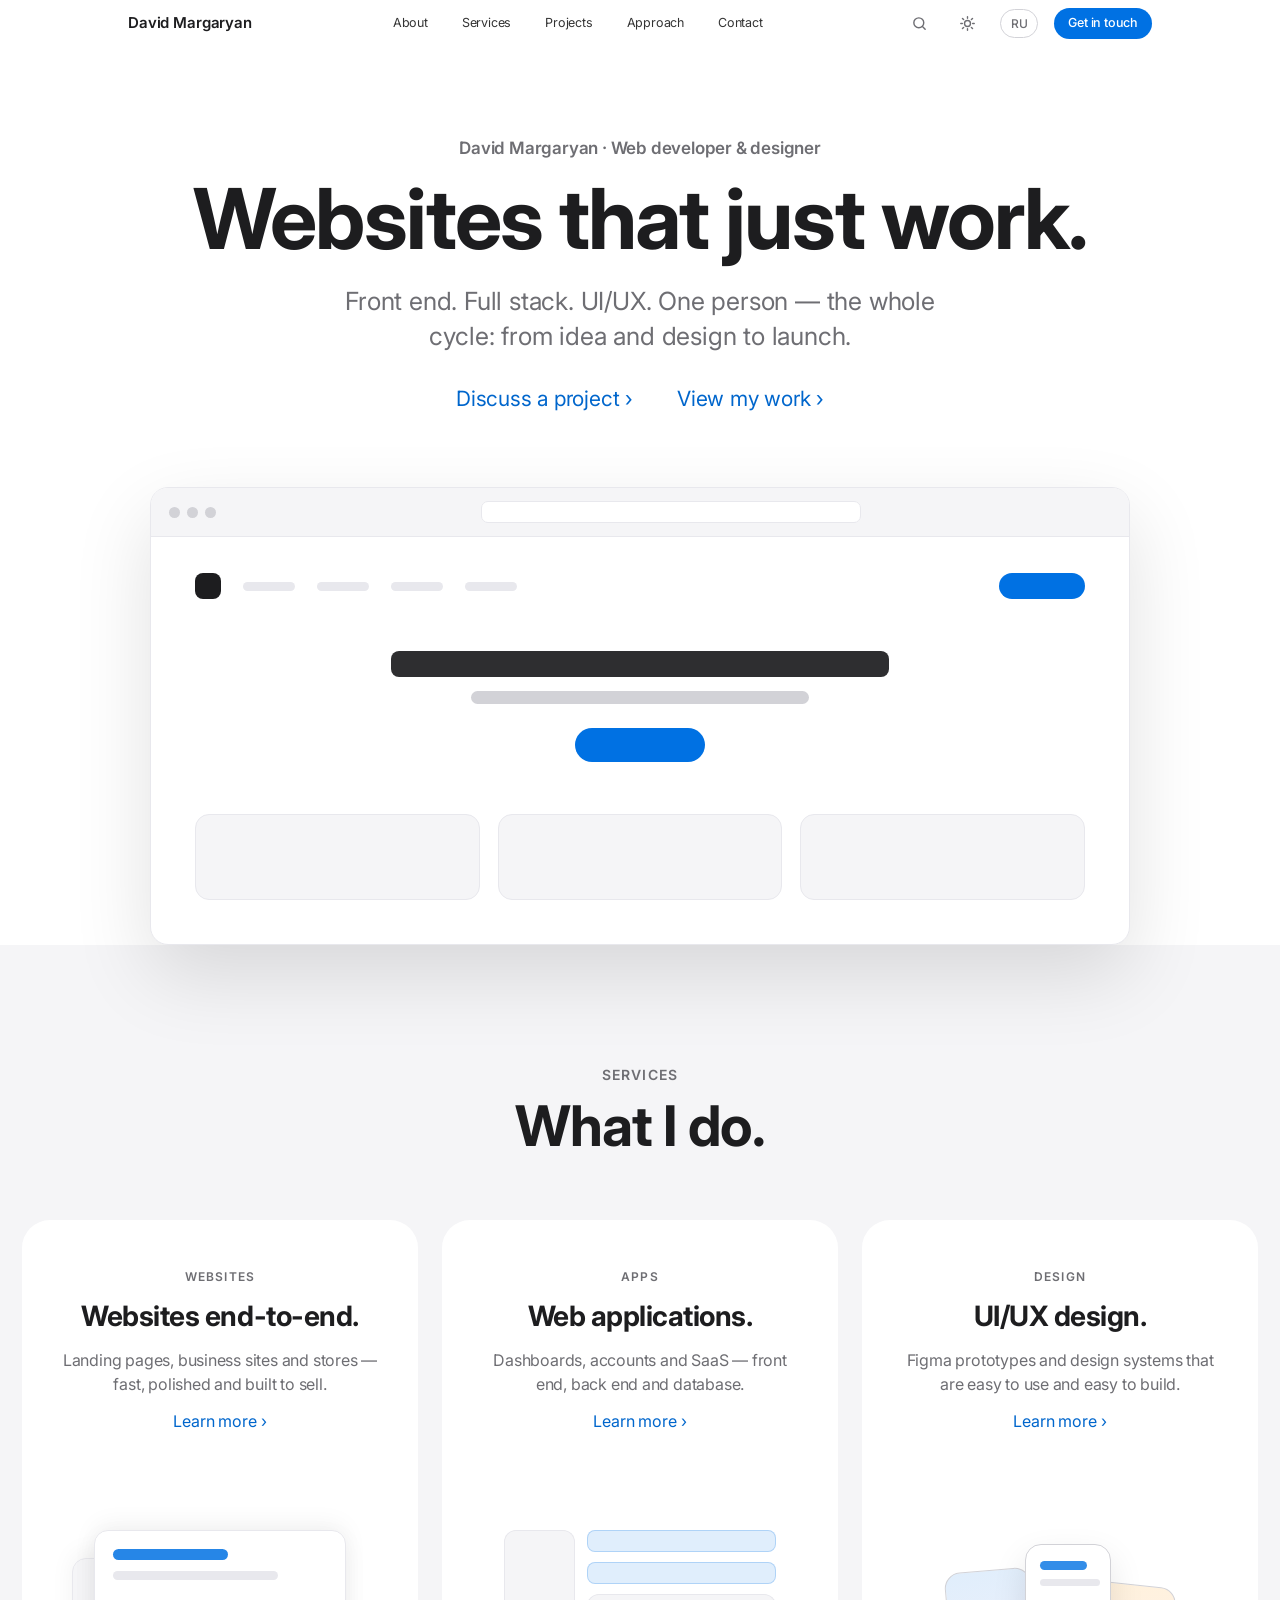
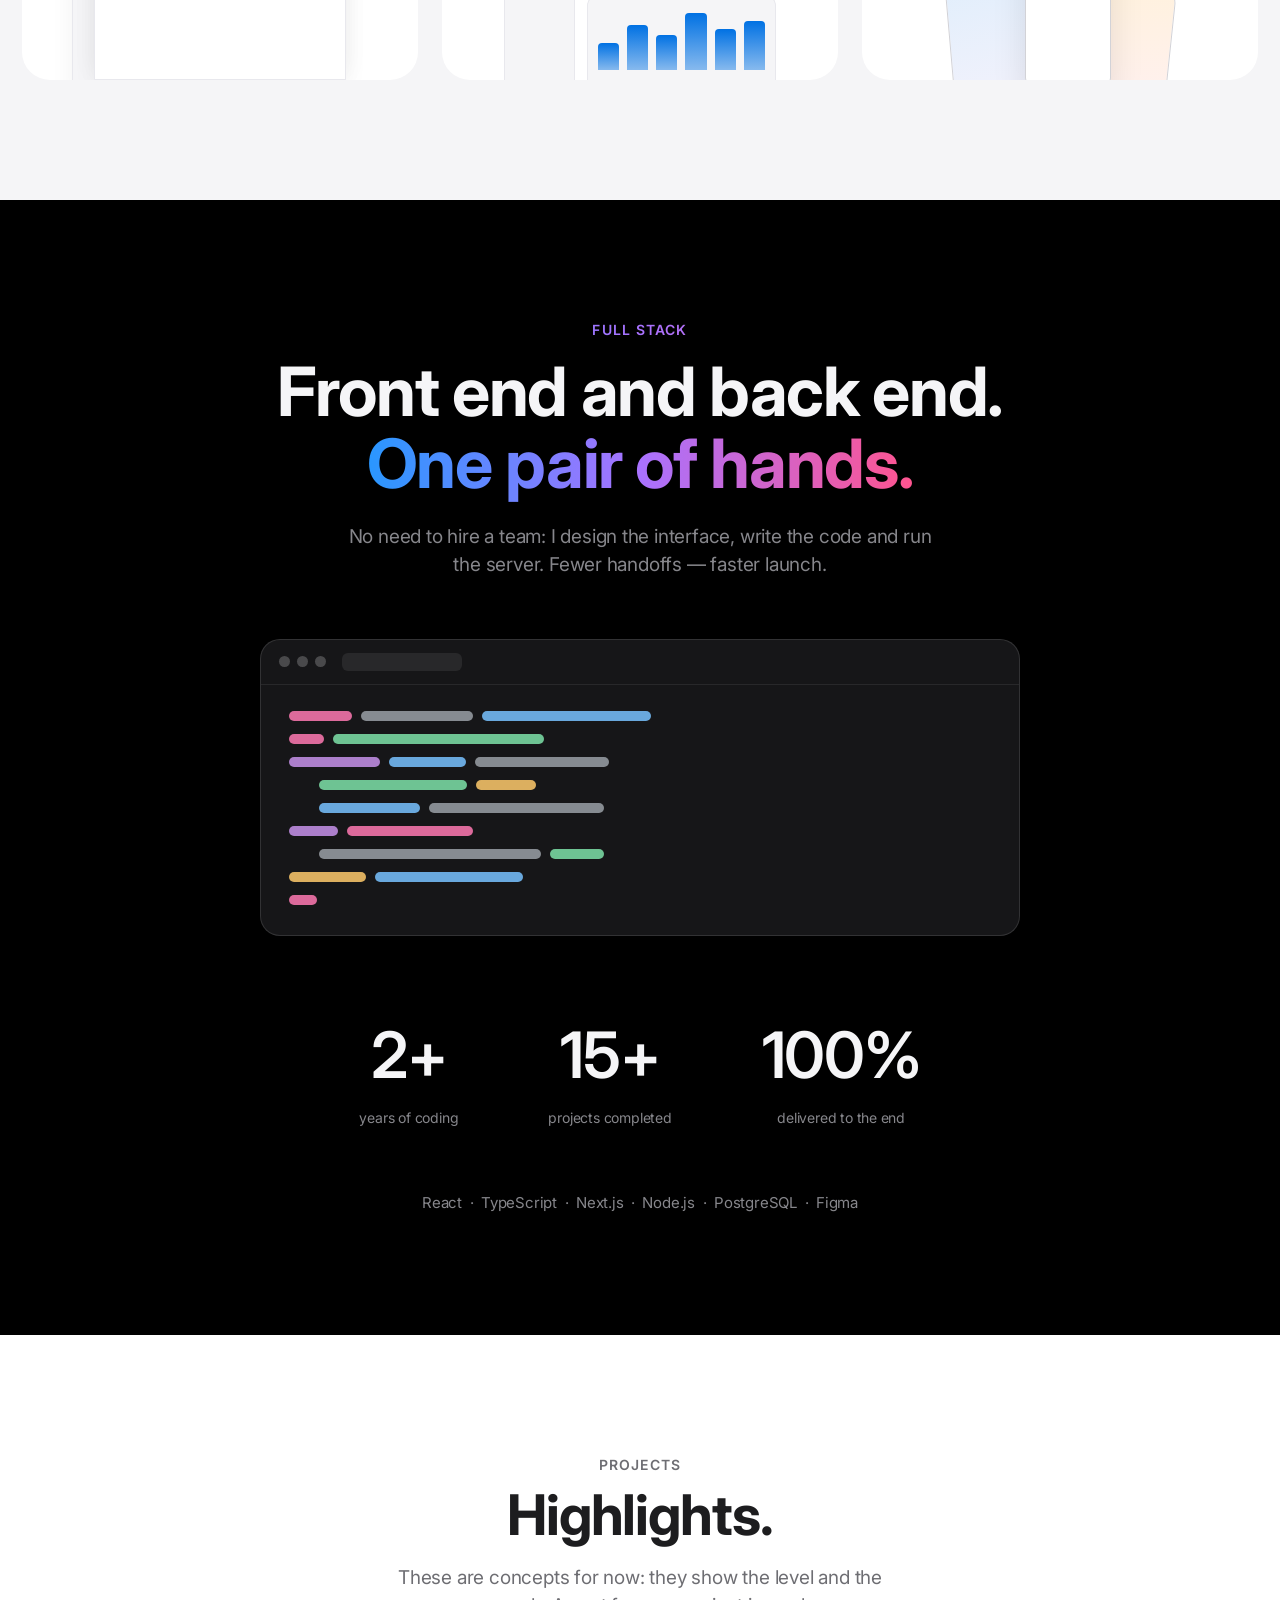
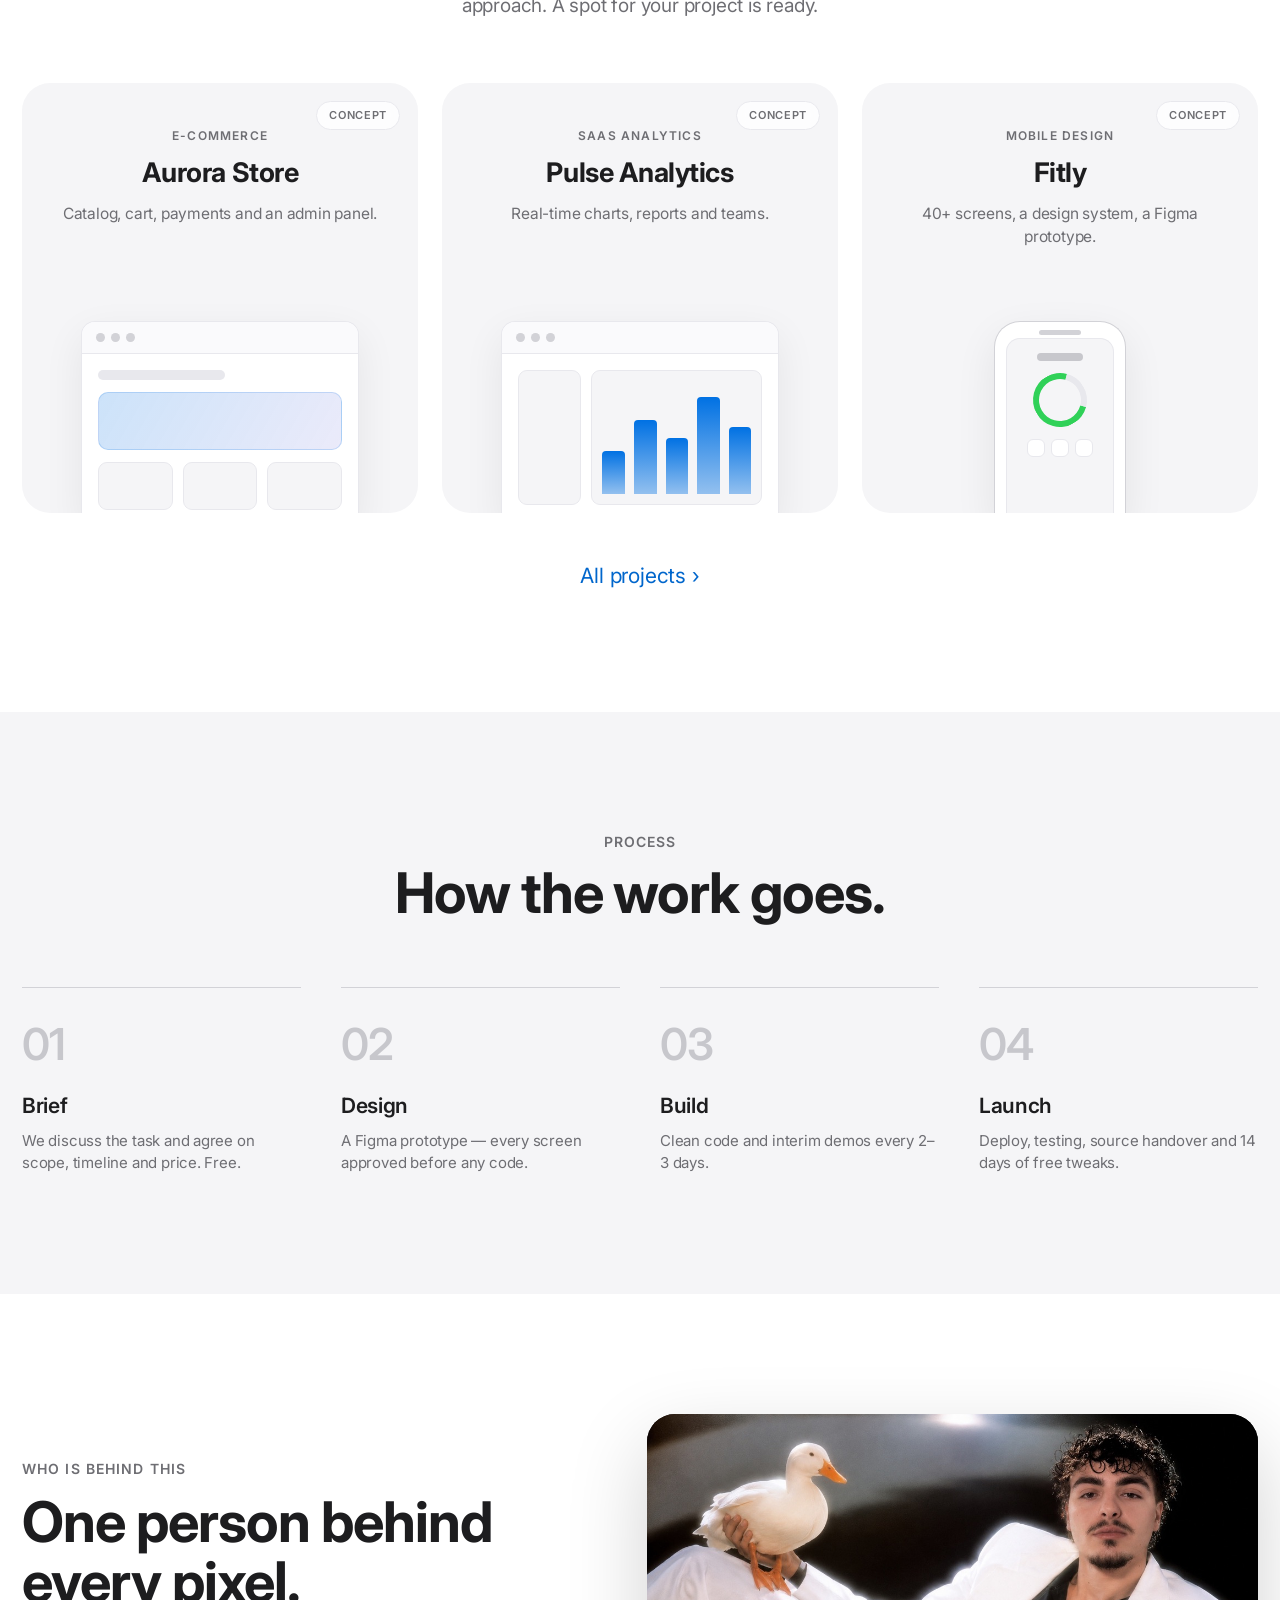
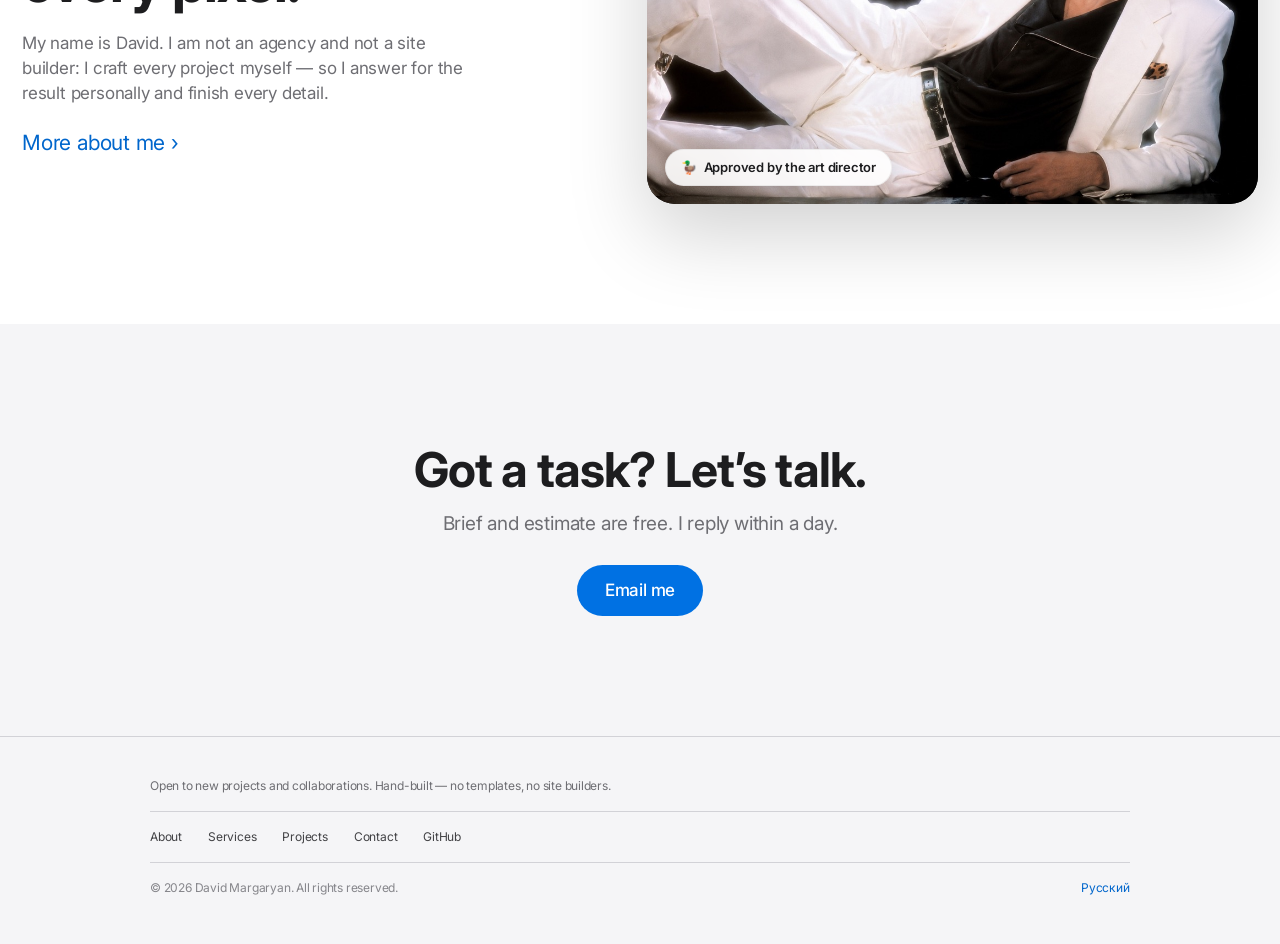
==== commit f567c0f3: "add dark mode, site search (cmd+k), three new works and a duck" ====
--- a/index.html
+++ b/index.html
@@ -21,7 +21,7 @@
   <link href="https://fonts.googleapis.com/css2?family=Inter:wght@400;500;600;700&display=swap" rel="stylesheet">
 
   <link rel="stylesheet" href="css/style.css">
-  <script>document.documentElement.classList.replace('no-js','js');</script>
+  <script>document.documentElement.classList.replace('no-js','js');try{var t=localStorage.getItem('theme')||(matchMedia('(prefers-color-scheme: dark)').matches?'dark':'light');document.documentElement.setAttribute('data-theme',t)}catch(e){}</script>
 </head>
 <body id="top" data-title-key="meta.title.home" data-desc-key="meta.desc.home">
 
@@ -39,6 +39,13 @@
       </nav>
 
       <div class="nav__actions">
+        <button class="icon-btn js-spot-open" type="button" aria-label="Поиск / Search (Ctrl+K)">
+          <svg viewBox="0 0 24 24" fill="none" stroke="currentColor" stroke-width="2" stroke-linecap="round"><circle cx="11" cy="11" r="7"/><path d="m20 20-3.5-3.5"/></svg>
+        </button>
+        <button class="icon-btn js-theme" type="button" aria-label="Тема / Theme">
+          <svg class="ico-sun" viewBox="0 0 24 24" fill="none" stroke="currentColor" stroke-width="2" stroke-linecap="round"><circle cx="12" cy="12" r="4.2"/><path d="M12 2.5v2.2M12 19.3v2.2M2.5 12h2.2M19.3 12h2.2M4.9 4.9l1.6 1.6M17.5 17.5l1.6 1.6M19.1 4.9l-1.6 1.6M6.5 17.5l-1.6 1.6"/></svg>
+          <svg class="ico-moon" viewBox="0 0 24 24" fill="currentColor"><path d="M20.6 14.6A8.6 8.6 0 0 1 9.4 3.4a8.6 8.6 0 1 0 11.2 11.2z"/></svg>
+        </button>
         <button class="lang-toggle lang-toggle--short" type="button" aria-label="Switch language">EN</button>
         <a href="contact.html" class="nav__cta" data-i18n="nav.cta">Связаться</a>
         <button class="burger" id="burger" type="button" aria-label="Меню" aria-expanded="false">
--- a/css/style.css
+++ b/css/style.css
@@ -8,6 +8,7 @@
   --bg: #ffffff;
   --bg-gray: #f5f5f7;
   --bg-dark: #000000;
+  --panel: #ffffff;
 
   --text: #1d1d1f;
   --text-2: #6e6e73;
@@ -163,7 +164,7 @@
 .lang-toggle--short {
   font-size: 12px;
   font-weight: 500;
-  color: rgba(0, 0, 0, 0.72);
+  color: var(--text-2);
   padding: 5px 10px;
   border: 1px solid var(--hairline);
   border-radius: 980px;
@@ -563,7 +564,7 @@
   flex-direction: column;
   align-items: center;
   text-align: center;
-  background: #fff;
+  background: var(--panel);
   border-radius: var(--r-tile);
   padding: 48px 36px 0;
   overflow: hidden;
@@ -1793,7 +1794,7 @@
 }
 
 .skillset {
-  background: #fff;
+  background: var(--panel);
   border-radius: 24px;
   padding: 30px 32px;
 }
@@ -2122,6 +2123,405 @@
   }
 }
 
+/* ============================================================
+   Dark theme, spotlight search, easter egg, new mockups
+   ============================================================ */
+
+/* Mockups always read as light-app screenshots, even in dark theme */
+.win,
+.miniwin,
+.phone,
+.layers,
+.dash,
+.frames {
+  --bg-gray: #f5f5f7;
+  --hairline: #d2d2d7;
+  --hairline-soft: #e8e8ed;
+  --panel: #ffffff;
+  --text: #1d1d1f;
+  --text-2: #6e6e73;
+  --text-3: #86868b;
+  --blue: #0071e3;
+}
+
+/* ---------- Dark theme tokens ---------- */
+html[data-theme="dark"] {
+  --bg: #000000;
+  --bg-gray: #161617;
+  --panel: #1d1d1f;
+  --text: #f5f5f7;
+  --text-2: #a1a1a6;
+  --text-3: #86868b;
+  --blue: #0a84ff;
+  --blue-hover: #2997ff;
+  --link: #2997ff;
+  --hairline: #424245;
+  --hairline-soft: #2d2d2f;
+}
+
+html[data-theme="dark"] body {
+  background: var(--bg);
+  color: var(--text);
+}
+
+html[data-theme="dark"] .nav {
+  background: rgba(18, 18, 20, 0.8);
+}
+
+html[data-theme="dark"] .nav.scrolled {
+  border-bottom-color: rgba(255, 255, 255, 0.12);
+}
+
+html[data-theme="dark"] .nav__link {
+  color: rgba(255, 255, 255, 0.78);
+}
+
+html[data-theme="dark"] .nav__link:hover,
+html[data-theme="dark"] .nav__link.current {
+  color: #fff;
+}
+
+html[data-theme="dark"] .menu {
+  background: rgba(0, 0, 0, 0.94);
+}
+
+html[data-theme="dark"] .toast {
+  background: rgba(28, 28, 30, 0.95);
+  border-color: var(--hairline-soft);
+}
+
+html[data-theme="dark"] .step__num {
+  color: #48484a;
+}
+
+html[data-theme="dark"] .mv-line {
+  background: #c7c7cc;
+}
+
+html[data-theme="dark"] .card__badge,
+html[data-theme="dark"] .feature__badge {
+  background: rgba(29, 29, 31, 0.8);
+  border-color: var(--hairline-soft);
+  color: var(--text-2);
+}
+
+html[data-theme="dark"] ::selection {
+  background: rgba(10, 132, 255, 0.35);
+}
+
+/* ---------- Icon buttons (search / theme) ---------- */
+.icon-btn {
+  display: grid;
+  place-items: center;
+  width: 32px;
+  height: 32px;
+  border-radius: 50%;
+  color: var(--text-2);
+  transition: color var(--tr), background var(--tr);
+}
+
+.icon-btn:hover {
+  color: var(--text);
+  background: var(--bg-gray);
+}
+
+.icon-btn svg {
+  width: 17px;
+  height: 17px;
+}
+
+.icon-btn .ico-moon { display: none; }
+.icon-btn .ico-sun  { display: block; }
+
+html[data-theme="dark"] .icon-btn .ico-moon { display: block; }
+html[data-theme="dark"] .icon-btn .ico-sun  { display: none; }
+
+/* ---------- Spotlight search ---------- */
+.spot {
+  position: fixed;
+  inset: 0;
+  z-index: 140;
+  display: none;
+  background: rgba(0, 0, 0, 0.4);
+  -webkit-backdrop-filter: blur(8px);
+  backdrop-filter: blur(8px);
+}
+
+.spot.open {
+  display: block;
+}
+
+.spot__panel {
+  width: min(560px, calc(100vw - 32px));
+  margin: 12vh auto 0;
+  background: var(--panel);
+  border: 1px solid var(--hairline-soft);
+  border-radius: 18px;
+  box-shadow: 0 40px 100px rgba(0, 0, 0, 0.4);
+  overflow: hidden;
+  animation: spotIn 0.25s cubic-bezier(0.2, 0.7, 0.3, 1) both;
+}
+
+@keyframes spotIn {
+  from {
+    opacity: 0;
+    transform: translateY(-12px) scale(0.98);
+  }
+  to {
+    opacity: 1;
+    transform: translateY(0) scale(1);
+  }
+}
+
+.spot__head {
+  display: flex;
+  align-items: center;
+  gap: 12px;
+  padding: 0 18px;
+}
+
+.spot__head svg {
+  flex: none;
+  width: 18px;
+  height: 18px;
+  color: var(--text-3);
+}
+
+.spot__input {
+  flex: 1;
+  padding: 17px 0;
+  font: inherit;
+  font-size: 17px;
+  color: var(--text);
+  background: transparent;
+  border: none;
+  outline: none;
+}
+
+.spot__input::placeholder {
+  color: var(--text-3);
+}
+
+.spot__kbd {
+  flex: none;
+  font-size: 11px;
+  font-weight: 600;
+  color: var(--text-3);
+  border: 1px solid var(--hairline-soft);
+  border-radius: 6px;
+  padding: 3px 7px;
+}
+
+.spot__list {
+  max-height: 320px;
+  overflow-y: auto;
+  border-top: 1px solid var(--hairline-soft);
+  padding: 8px;
+}
+
+.spot__item {
+  display: flex;
+  align-items: center;
+  justify-content: space-between;
+  gap: 16px;
+  padding: 11px 12px;
+  border-radius: 10px;
+  cursor: pointer;
+  font-size: 15px;
+  font-weight: 500;
+  color: var(--text);
+}
+
+.spot__item.sel {
+  background: var(--bg-gray);
+}
+
+.spot__item-kind {
+  flex: none;
+  font-size: 12.5px;
+  color: var(--text-3);
+}
+
+.spot__empty {
+  padding: 22px 20px;
+  font-size: 15px;
+  color: var(--text-2);
+  text-align: center;
+}
+
+/* ---------- Duck easter egg ---------- */
+.photo-chip {
+  cursor: pointer;
+  transition: transform var(--tr);
+}
+
+.photo-chip:hover {
+  transform: scale(1.05) rotate(-2deg);
+}
+
+.duck-run {
+  position: fixed;
+  bottom: 4vh;
+  left: -80px;
+  z-index: 150;
+  font-size: 44px;
+  pointer-events: none;
+  animation: duckWalk 5s linear forwards;
+}
+
+@keyframes duckWalk {
+  0% {
+    left: -80px;
+    transform: scaleX(-1) rotate(0deg);
+  }
+  10% { transform: scaleX(-1) rotate(-7deg); }
+  20% { transform: scaleX(-1) rotate(7deg); }
+  30% { transform: scaleX(-1) rotate(-7deg); }
+  40% { transform: scaleX(-1) rotate(7deg); }
+  50% { transform: scaleX(-1) rotate(-7deg); }
+  60% { transform: scaleX(-1) rotate(7deg); }
+  70% { transform: scaleX(-1) rotate(-7deg); }
+  80% { transform: scaleX(-1) rotate(7deg); }
+  90% { transform: scaleX(-1) rotate(-7deg); }
+  100% {
+    left: calc(100vw + 80px);
+    transform: scaleX(-1) rotate(0deg);
+  }
+}
+
+/* ---------- New mockups ---------- */
+/* Lumo: masonry gallery */
+.mock-gallery {
+  display: flex;
+  gap: 8px;
+  height: 100%;
+}
+
+.mock-gallery .mg-col {
+  flex: 1;
+  display: flex;
+  flex-direction: column;
+  gap: 8px;
+}
+
+.mock-gallery .mg-col i {
+  border-radius: 7px;
+  background: linear-gradient(140deg, #e8e8ed, #d8d8de);
+}
+
+.mock-gallery .mg-col i.mg-warm {
+  background: linear-gradient(140deg, rgba(255, 159, 10, 0.35), rgba(255, 105, 0, 0.2));
+}
+
+.mock-gallery .mg-col i.mg-cool {
+  background: linear-gradient(140deg, rgba(0, 113, 227, 0.3), rgba(100, 210, 255, 0.22));
+}
+
+.mock-gallery .mg-col i:nth-child(1) { height: 44%; }
+.mock-gallery .mg-col i:nth-child(2) { height: 28%; }
+.mock-gallery .mg-col i:nth-child(3) { flex: 1; }
+
+.mock-gallery .mg-col--b i:nth-child(1) { height: 26%; }
+.mock-gallery .mg-col--b i:nth-child(2) { height: 46%; }
+
+/* Orbit: CRM table */
+.mock-crm {
+  display: flex;
+  gap: 10px;
+  height: 100%;
+}
+
+.mock-crm .mc-table {
+  flex: 1.4;
+  display: flex;
+  flex-direction: column;
+  gap: 8px;
+}
+
+.mock-crm .mc-row {
+  flex: 1;
+  display: flex;
+  align-items: center;
+  gap: 8px;
+  padding: 0 10px;
+  border-radius: 8px;
+  background: var(--bg-gray);
+  border: 1px solid var(--hairline-soft);
+}
+
+.mock-crm .mc-row i {
+  width: 10px;
+  height: 10px;
+  border-radius: 50%;
+  flex: none;
+  background: var(--hairline);
+}
+
+.mock-crm .mc-row.is-won i { background: #30d158; }
+.mock-crm .mc-row.is-hot i { background: #0071e3; }
+
+.mock-crm .mc-row b {
+  height: 8px;
+  border-radius: 4px;
+  background: var(--hairline-soft);
+}
+
+.mock-crm .mc-row b:nth-of-type(1) { width: 34%; }
+.mock-crm .mc-row b:nth-of-type(2) { width: 18%; margin-left: auto; }
+
+.mock-crm .mc-side {
+  flex: 0.6;
+  display: flex;
+  align-items: flex-end;
+  gap: 6px;
+  padding: 10px;
+  border-radius: 8px;
+  background: var(--bg-gray);
+  border: 1px solid var(--hairline-soft);
+}
+
+.mock-crm .mc-side u {
+  flex: 1;
+  height: var(--h, 50%);
+  border-radius: 3px 3px 0 0;
+  background: linear-gradient(180deg, #0071e3, rgba(0, 113, 227, 0.4));
+}
+
+/* Wave: dark phone */
+.phone--dark .phone__screen {
+  background: #1c1c1e;
+  border-color: #2d2d2f;
+  gap: 10px;
+}
+
+.phone--dark .pw-art {
+  width: 62px;
+  height: 62px;
+  border-radius: 12px;
+  background: linear-gradient(140deg, #a972ff, #2997ff);
+}
+
+.phone--dark .pw-wave {
+  display: flex;
+  align-items: center;
+  gap: 3px;
+  height: 20px;
+}
+
+.phone--dark .pw-wave i {
+  width: 3.5px;
+  border-radius: 2px;
+  background: rgba(255, 255, 255, 0.75);
+  height: var(--h, 50%);
+}
+
+.phone--dark .pw-play {
+  width: 60px;
+  height: 20px;
+  border-radius: 980px;
+  background: #0a84ff;
+}
+
 /* ---------- Reduced motion ---------- */
 @media (prefers-reduced-motion: reduce) {
   html {
